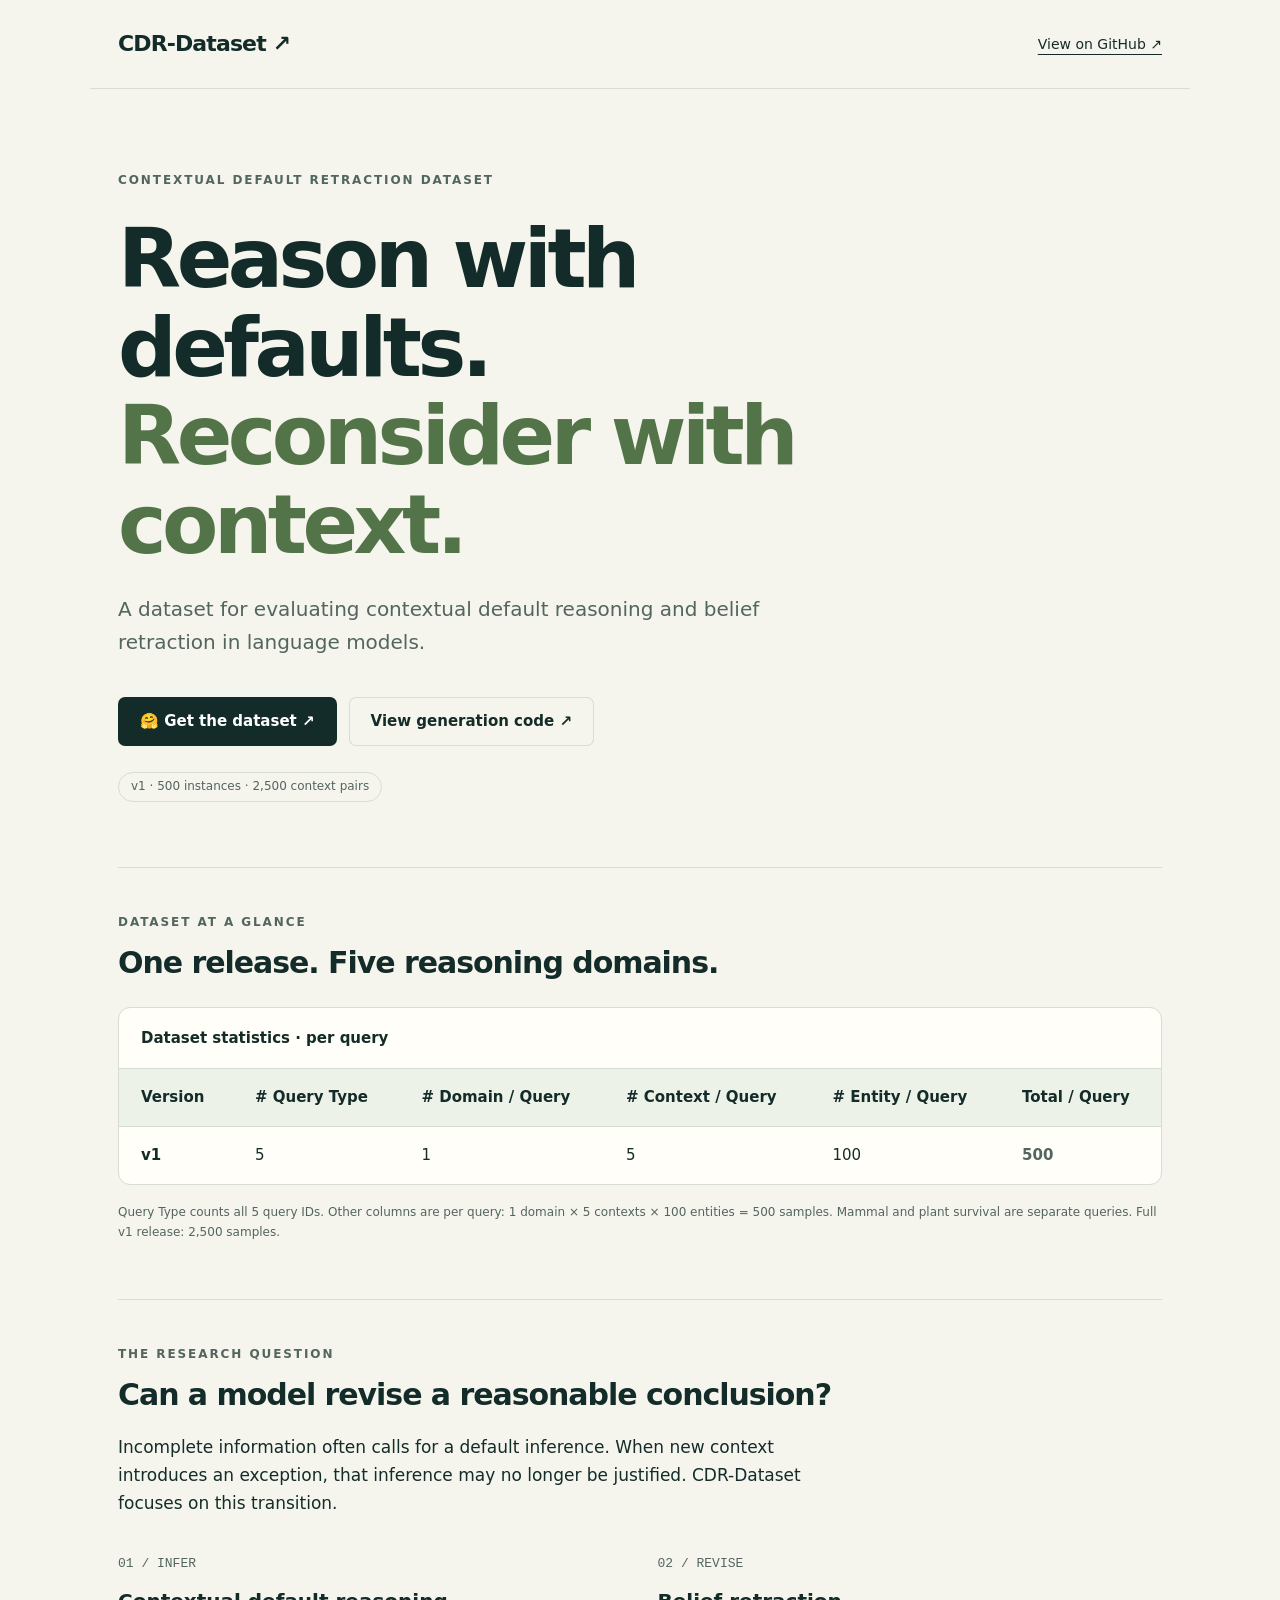
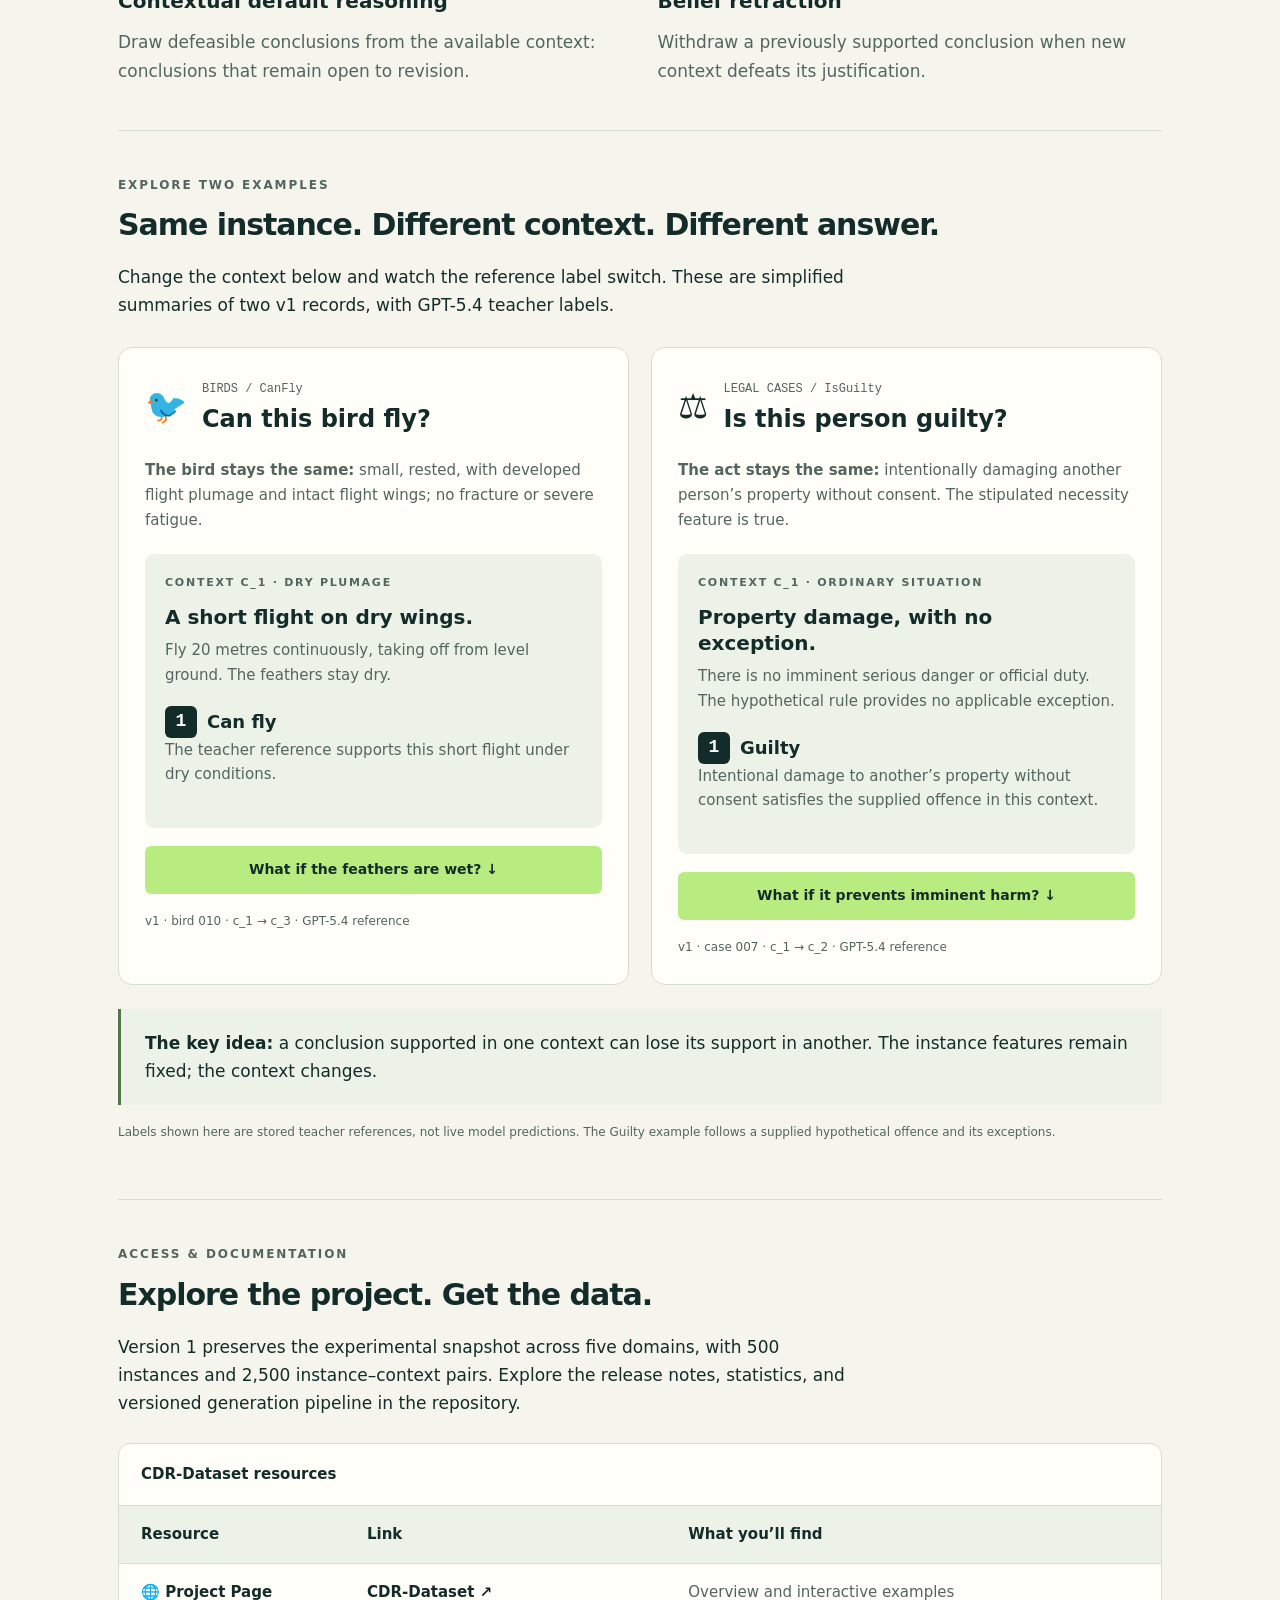
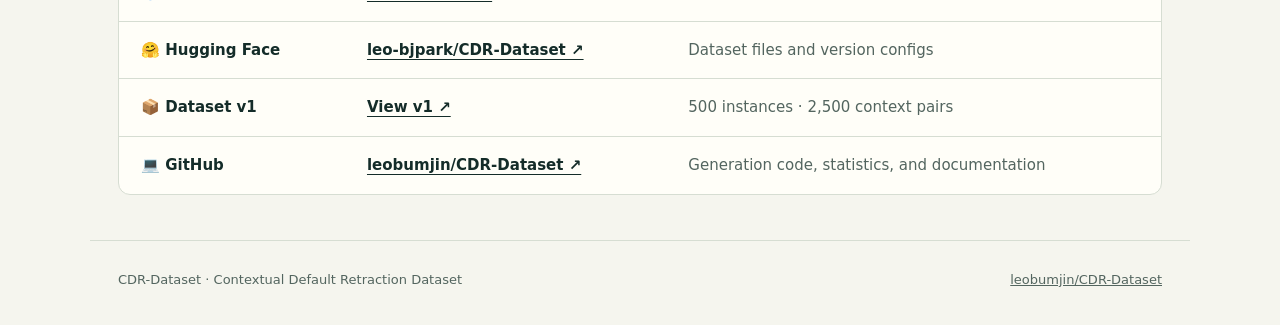
==== docs/index.html @ 02fe68e0 "update" ====
<!doctype html>
<html lang="en">
<head>
  <meta charset="utf-8">
  <meta name="viewport" content="width=device-width, initial-scale=1">
  <meta name="description" content="CDR-Dataset: Contextual Default Retraction Dataset. Evaluating contextual default reasoning and belief retraction in language models.">
  <meta name="theme-color" content="#142c29">
  <title>CDR-Dataset · Contextual Default Retraction Dataset</title>
  <style>
    :root{color-scheme:light;--ink:#142c29;--muted:#53655f;--paper:#f5f5ee;--line:#d6ddd2;--accent:#b8ec80}
    *{box-sizing:border-box}body{margin:0;background:var(--paper);color:var(--ink);font:17px/1.65 system-ui,-apple-system,BlinkMacSystemFont,"Segoe UI",sans-serif}a{color:inherit}a:focus-visible,button:focus-visible{outline:3px solid #40854b;outline-offset:5px}header,main,footer{max-width:1100px;margin:auto;padding:0 28px}header{display:flex;justify-content:space-between;align-items:center;gap:20px;padding-top:26px;padding-bottom:26px;border-bottom:1px solid var(--line)}.brand{font-weight:800;letter-spacing:-.04em;text-decoration:none;font-size:22px}.repo{font-size:14px;text-underline-offset:5px}.hero{padding:82px 0 65px;max-width:900px}.eyebrow{font-size:12px;font-weight:750;letter-spacing:.16em;text-transform:uppercase;color:var(--muted)}h1{font-size:clamp(44px,7vw,82px);line-height:1.08;letter-spacing:-.055em;margin:24px 0}h1 span{color:#537448}.lead{font-size:20px;color:var(--muted);max-width:680px}.button{display:inline-block;background:var(--ink);color:white;padding:12px 22px;border-radius:7px;text-decoration:none;font-weight:650;font-size:15px;margin-top:18px}.label{display:inline-block;font-size:12px;border:1px solid var(--line);border-radius:30px;padding:4px 12px;margin-top:26px;color:var(--muted)}section{padding:45px 0;border-top:1px solid var(--line)}h2{font-size:30px;line-height:1.2;letter-spacing:-.035em;margin:12px 0 20px}.intro{max-width:730px}.grid{display:grid;grid-template-columns:1fr 1fr;gap:35px;margin-top:30px}.number{font-size:13px;font-family:monospace;color:var(--muted)}h3{font-size:20px;margin:10px 0}.grid p{color:var(--muted);margin:0}.demo{background:var(--ink);color:var(--paper);border-radius:14px;padding:30px;margin-top:28px}.demo .eyebrow{color:#c3cfbe}.steps{display:grid;grid-template-columns:1fr 1fr;gap:24px;margin:22px 0}.step{border-left:2px solid #5a7163;padding-left:18px}.step strong{display:block;font-size:13px;color:var(--accent);margin-bottom:8px}.step p{margin:0}button{border:0;border-radius:6px;background:var(--accent);color:var(--ink);padding:12px 18px;font:inherit;font-size:14px;font-weight:700;cursor:pointer}.result{margin-bottom:0;color:var(--accent)}[hidden]{display:none!important}footer{padding-top:28px;padding-bottom:35px;font-size:13px;color:var(--muted);border-top:1px solid var(--line);display:flex;justify-content:space-between;gap:16px}code{font-size:.9em}@media(max-width:600px){.hero{padding:50px 0}.grid,.steps{grid-template-columns:1fr}.demo{padding:22px}header,main,footer{padding-left:20px;padding-right:20px}footer{flex-direction:column}.lead{font-size:18px}}
    .examples{display:grid;grid-template-columns:1fr 1fr;gap:22px;margin-top:28px}.example{border:1px solid var(--line);border-radius:14px;overflow:hidden;background:#fffef8}.example-head{padding:24px 26px 18px;display:flex;align-items:center;gap:15px}.example-icon{font-size:34px;line-height:1}.example-head h3{margin:0;font-size:24px}.example-head .number{font-size:12px}.example-body{padding:0 26px 26px}.facts{font-size:15px;color:var(--muted);min-height:76px;margin:0 0 20px}.context-panel{background:#edf2e8;border-radius:9px;padding:20px;min-height:225px;transition:background .2s}.example.changed .context-panel{background:#f4eadb}.context-panel .eyebrow{font-size:11px}.context-panel h4{font-size:20px;line-height:1.3;margin:12px 0 8px}.context-panel p{font-size:15px;margin:0;color:var(--muted)}.verdict{display:flex;align-items:center;gap:10px;margin-top:18px;font-size:18px;font-weight:750}.verdict-code{display:inline-grid;place-items:center;min-width:32px;height:32px;background:var(--ink);color:white;border-radius:6px;font-family:monospace}.example button{width:100%;margin-top:18px;min-height:48px}.explanation{font-size:14px;color:var(--muted);margin:16px 0 0;min-height:70px}.source{display:block;font-size:12px;color:var(--muted);margin-top:18px}.takeaway{margin-top:24px;padding:20px 24px;border-left:3px solid #537448;background:#edf2e8}.takeaway p{margin:0}.example button:focus-visible{outline-offset:3px}@media(max-width:760px){.examples{grid-template-columns:1fr}.facts,.explanation{min-height:0}.context-panel{min-height:0}.example-head{padding:22px 22px 18px}.example-body{padding:0 22px 22px}}
    .resource-table-wrap{overflow-x:auto;margin-top:26px;border:1px solid var(--line);border-radius:12px;background:#fffef8}.resource-table{width:100%;border-collapse:collapse;text-align:left;font-size:15px}.resource-table caption{text-align:left;padding:18px 22px;font-weight:700}.resource-table th,.resource-table td{padding:16px 22px;border-top:1px solid var(--line);vertical-align:top}.resource-table thead{background:#edf2e8}.resource-table th{font-weight:650}.resource-table td:last-child{color:var(--muted)}.resource-table a{font-weight:650;text-underline-offset:4px;overflow-wrap:anywhere}.hero-links{display:flex;gap:12px;flex-wrap:wrap}.button.secondary{background:transparent;color:var(--ink);box-shadow:inset 0 0 0 1px var(--line)}@media(max-width:600px){.resource-table th,.resource-table td{padding:12px;font-size:13px}}
  </style>
</head>
<body>
  <header><a class="brand" href="./">CDR-Dataset<span aria-hidden="true"> ↗</span></a><a class="repo" href="https://github.com/leobumjin/CDR-Dataset">View on GitHub ↗</a></header>
  <main>
    <div class="hero">
      <div class="eyebrow">Contextual Default Retraction Dataset</div>
      <h1>Reason with defaults.<br><span>Reconsider with context.</span></h1>
      <p class="lead">A dataset for evaluating contextual default reasoning and belief retraction in language models.</p>
      <div class="hero-links"><a class="button" href="https://huggingface.co/datasets/leo-bjpark/CDR-Dataset">🤗 Get the dataset ↗</a><a class="button secondary" href="https://github.com/leobumjin/CDR-Dataset">View generation code ↗</a></div>
      <span class="label">v1 · 500 instances · 2,500 context pairs</span>
    </div>
    <section aria-labelledby="dataset-overview-title">
      <div class="eyebrow">Dataset at a glance</div>
      <h2 id="dataset-overview-title">One release. Five reasoning domains.</h2>
      <div class="resource-table-wrap">
        <table class="resource-table">
          <caption>Dataset statistics · per query</caption>
          <thead><tr><th scope="col">Version</th><th scope="col"># Query Type</th><th scope="col"># Domain / Query</th><th scope="col"># Context / Query</th><th scope="col"># Entity / Query</th><th scope="col">Total / Query</th></tr></thead>
          <tbody><tr><th scope="row">v1</th><td>5</td><td>1</td><td>5</td><td>100</td><td><strong>500</strong></td></tr></tbody>
        </table>
      </div>
      <p class="source">Query Type counts all 5 query IDs. Other columns are per query: 1 domain × 5 contexts × 100 entities = 500 samples. Mammal and plant survival are separate queries. Full v1 release: 2,500 samples.</p>
    </section>
    <section>
      <div class="eyebrow">The research question</div>
      <h2>Can a model revise a reasonable conclusion?</h2>
      <p class="intro">Incomplete information often calls for a default inference. When new context introduces an exception, that inference may no longer be justified. CDR-Dataset focuses on this transition.</p>
      <div class="grid">
        <div><span class="number">01 / INFER</span><h3>Contextual default reasoning</h3><p>Draw defeasible conclusions from the available context: conclusions that remain open to revision.</p></div>
        <div><span class="number">02 / REVISE</span><h3>Belief retraction</h3><p>Withdraw a previously supported conclusion when new context defeats its justification.</p></div>
      </div>
    </section>
    <section aria-labelledby="examples-title">
      <div class="eyebrow">Explore two examples</div>
      <h2 id="examples-title">Same instance. Different context. Different answer.</h2>
      <p class="intro">Change the context below and watch the reference label switch. These are simplified summaries of two v1 records, with GPT-5.4 teacher labels.</p>
      <div class="examples">
        <article class="example" id="bird-example">
          <div class="example-head"><span class="example-icon" aria-hidden="true">🐦</span><div><span class="number">BIRDS / CanFly</span><h3>Can this bird fly?</h3></div></div>
          <div class="example-body">
            <p class="facts"><strong>The bird stays the same:</strong> small, rested, with developed flight plumage and intact flight wings; no fracture or severe fatigue.</p>
            <div class="context-panel" id="bird-state" aria-live="polite" aria-atomic="true">
              <div class="eyebrow" data-field="context">Context c_1 · Dry plumage</div>
              <h4 data-field="heading">A short flight on dry wings.</h4>
              <p data-field="description">Fly 20 metres continuously, taking off from level ground. The feathers stay dry.</p>
              <div class="verdict"><span class="verdict-code" data-field="code">1</span><span data-field="verdict">Can fly</span></div>
              <p class="explanation" data-field="explanation">The teacher reference supports this short flight under dry conditions.</p>
            </div>
            <button type="button" data-example="bird" aria-pressed="false" aria-controls="bird-state">What if the feathers are wet? ↓</button>
            <small class="source">v1 · bird 010 · c_1 → c_3 · GPT-5.4 reference</small>
          </div>
        </article>
        <article class="example" id="guilty-example">
          <div class="example-head"><span class="example-icon" aria-hidden="true">⚖️</span><div><span class="number">LEGAL CASES / IsGuilty</span><h3>Is this person guilty?</h3></div></div>
          <div class="example-body">
            <p class="facts"><strong>The act stays the same:</strong> intentionally damaging another person’s property without consent. The stipulated necessity feature is true.</p>
            <div class="context-panel" id="guilty-state" aria-live="polite" aria-atomic="true">
              <div class="eyebrow" data-field="context">Context c_1 · Ordinary situation</div>
              <h4 data-field="heading">Property damage, with no exception.</h4>
              <p data-field="description">There is no imminent serious danger or official duty. The hypothetical rule provides no applicable exception.</p>
              <div class="verdict"><span class="verdict-code" data-field="code">1</span><span data-field="verdict">Guilty</span></div>
              <p class="explanation" data-field="explanation">Intentional damage to another’s property without consent satisfies the supplied offence in this context.</p>
            </div>
            <button type="button" data-example="guilty" aria-pressed="false" aria-controls="guilty-state">What if it prevents imminent harm? ↓</button>
            <small class="source">v1 · case 007 · c_1 → c_2 · GPT-5.4 reference</small>
          </div>
        </article>
      </div>
      <div class="takeaway"><p><strong>The key idea:</strong> a conclusion supported in one context can lose its support in another. The instance features remain fixed; the context changes.</p></div>
      <p class="source">Labels shown here are stored teacher references, not live model predictions. The Guilty example follows a supplied hypothetical offence and its exceptions.</p>
    </section>
    <section>
      <div class="eyebrow">Access & documentation</div>
      <h2>Explore the project. Get the data.</h2>
      <p class="intro">Version 1 preserves the experimental snapshot across five domains, with 500 instances and 2,500 instance–context pairs. Explore the release notes, statistics, and versioned generation pipeline in the repository.</p>
      <div class="resource-table-wrap">
        <table class="resource-table">
          <caption>CDR-Dataset resources</caption>
          <thead><tr><th scope="col">Resource</th><th scope="col">Link</th><th scope="col">What you’ll find</th></tr></thead>
          <tbody>
            <tr><th scope="row">🌐 Project Page</th><td><a href="https://leobumjin.github.io/CDR-Dataset/">CDR-Dataset ↗</a></td><td>Overview and interactive examples</td></tr>
            <tr><th scope="row">🤗 Hugging Face</th><td><a href="https://huggingface.co/datasets/leo-bjpark/CDR-Dataset">leo-bjpark/CDR-Dataset ↗</a></td><td>Dataset files and version configs</td></tr>
            <tr><th scope="row">📦 Dataset v1</th><td><a href="https://huggingface.co/datasets/leo-bjpark/CDR-Dataset/tree/main/v1">View v1 ↗</a></td><td>500 instances · 2,500 context pairs</td></tr>
            <tr><th scope="row">💻 GitHub</th><td><a href="https://github.com/leobumjin/CDR-Dataset">leobumjin/CDR-Dataset ↗</a></td><td>Generation code, statistics, and documentation</td></tr>
          </tbody>
        </table>
      </div>
    </section>
  </main>
  <footer><span>CDR-Dataset · Contextual Default Retraction Dataset</span><a href="https://github.com/leobumjin/CDR-Dataset">leobumjin/CDR-Dataset</a></footer>
  <script>
    const alternativeContexts = {
      bird: {
        context: 'Context c_3 · Wet plumage',
        heading: 'The same flight, just after heavy rain.',
        description: 'Fly the same 20 metres. Body and wing feathers are thoroughly wet, stay wet, and cannot be dried before takeoff.',
        code: '0', verdict: 'Cannot fly',
        explanation: 'The teacher reference no longer supports the flight. Retract “can fly” when the wet-plumage context applies.'
      },
      guilty: {
        context: 'Context c_2 · Emergency situation',
        heading: 'Necessary damage to prevent serious harm.',
        description: 'Imminent serious danger threatens a person. Under the supplied rule, damage solely necessary to prevent that danger is exempt.',
        code: '0', verdict: 'Not guilty',
        explanation: 'The necessity feature now activates the emergency exception. Retract “guilty” under this hypothetical offence.'
      }
    };
    document.querySelectorAll('button[data-example]').forEach(button => {
      const card = button.closest('.example');
      const fields = card.querySelectorAll('[data-field]');
      const initial = Object.fromEntries(Array.from(fields, field => [field.dataset.field, field.textContent]));
      const initialButton = button.textContent;
      button.addEventListener('click', () => {
        const changed = button.getAttribute('aria-pressed') !== 'true';
        const state = changed ? alternativeContexts[button.dataset.example] : initial;
        fields.forEach(field => { field.textContent = state[field.dataset.field]; });
        card.classList.toggle('changed', changed);
        button.setAttribute('aria-pressed', String(changed));
        button.textContent = changed ? 'Return to the original context ↑' : initialButton;
      });
    });
  </script>
</body>
</html>
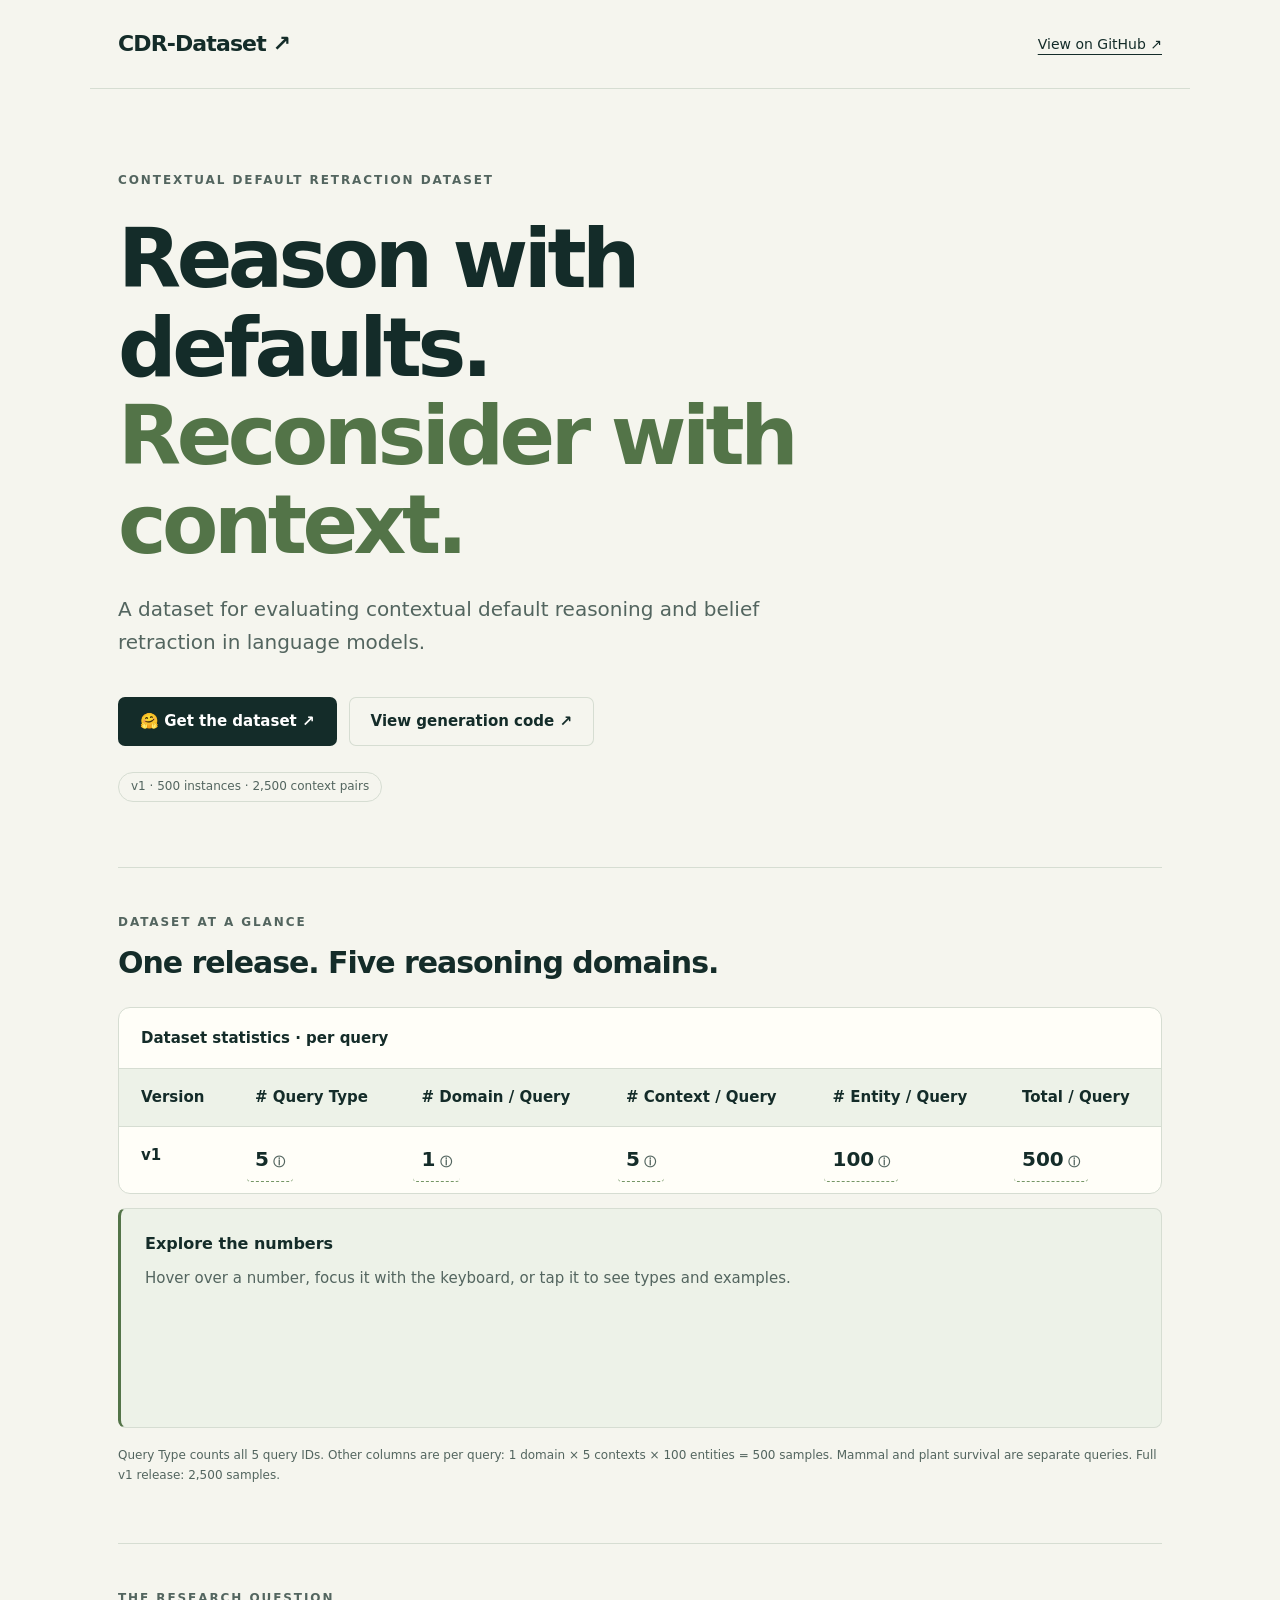
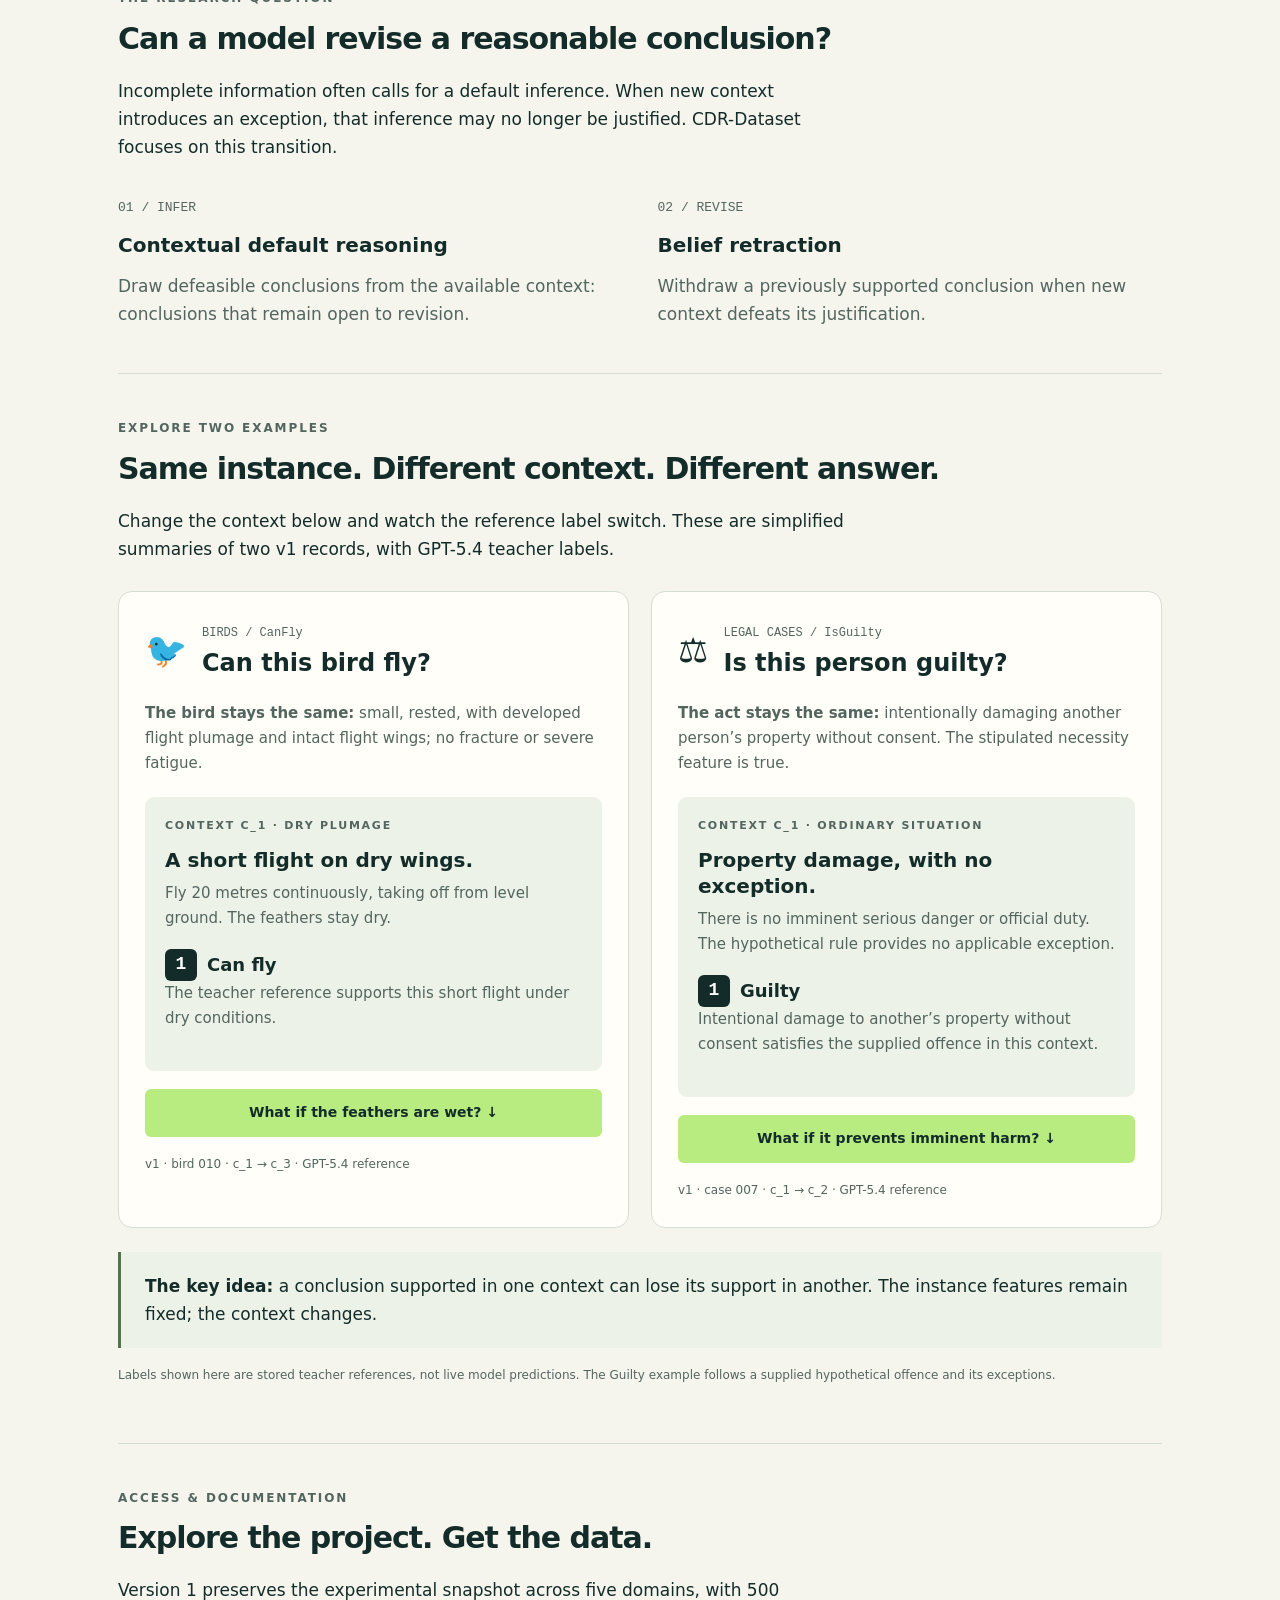
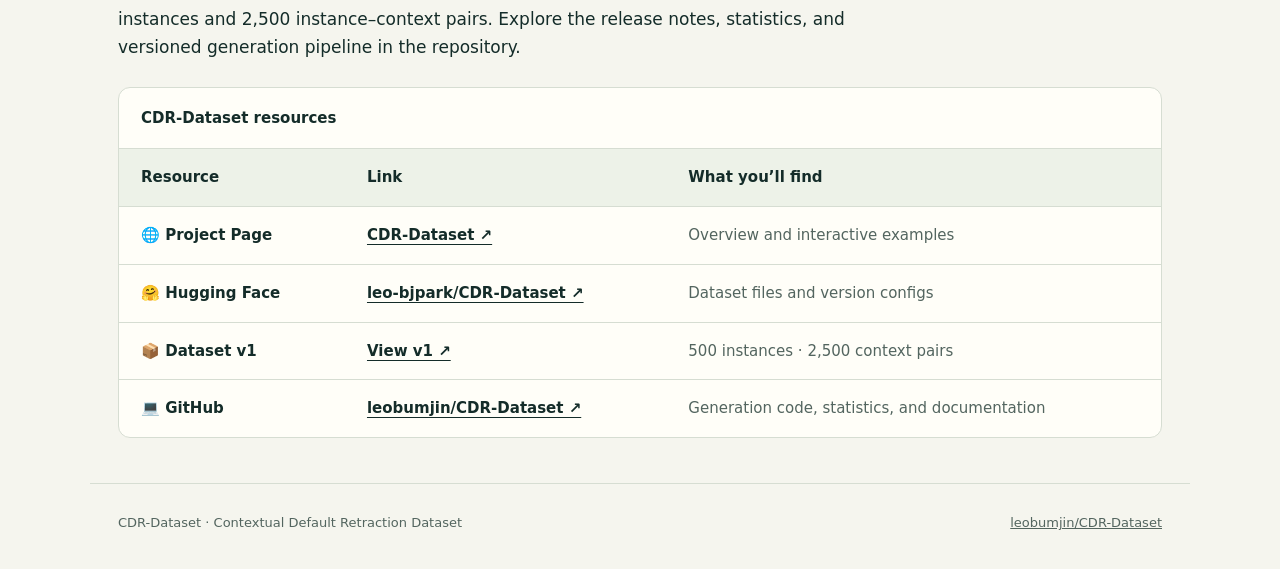
==== commit cfc158f6: "update" ====
--- a/docs/index.html
+++ b/docs/index.html
@@ -11,6 +11,7 @@
     *{box-sizing:border-box}body{margin:0;background:var(--paper);color:var(--ink);font:17px/1.65 system-ui,-apple-system,BlinkMacSystemFont,"Segoe UI",sans-serif}a{color:inherit}a:focus-visible,button:focus-visible{outline:3px solid #40854b;outline-offset:5px}header,main,footer{max-width:1100px;margin:auto;padding:0 28px}header{display:flex;justify-content:space-between;align-items:center;gap:20px;padding-top:26px;padding-bottom:26px;border-bottom:1px solid var(--line)}.brand{font-weight:800;letter-spacing:-.04em;text-decoration:none;font-size:22px}.repo{font-size:14px;text-underline-offset:5px}.hero{padding:82px 0 65px;max-width:900px}.eyebrow{font-size:12px;font-weight:750;letter-spacing:.16em;text-transform:uppercase;color:var(--muted)}h1{font-size:clamp(44px,7vw,82px);line-height:1.08;letter-spacing:-.055em;margin:24px 0}h1 span{color:#537448}.lead{font-size:20px;color:var(--muted);max-width:680px}.button{display:inline-block;background:var(--ink);color:white;padding:12px 22px;border-radius:7px;text-decoration:none;font-weight:650;font-size:15px;margin-top:18px}.label{display:inline-block;font-size:12px;border:1px solid var(--line);border-radius:30px;padding:4px 12px;margin-top:26px;color:var(--muted)}section{padding:45px 0;border-top:1px solid var(--line)}h2{font-size:30px;line-height:1.2;letter-spacing:-.035em;margin:12px 0 20px}.intro{max-width:730px}.grid{display:grid;grid-template-columns:1fr 1fr;gap:35px;margin-top:30px}.number{font-size:13px;font-family:monospace;color:var(--muted)}h3{font-size:20px;margin:10px 0}.grid p{color:var(--muted);margin:0}.demo{background:var(--ink);color:var(--paper);border-radius:14px;padding:30px;margin-top:28px}.demo .eyebrow{color:#c3cfbe}.steps{display:grid;grid-template-columns:1fr 1fr;gap:24px;margin:22px 0}.step{border-left:2px solid #5a7163;padding-left:18px}.step strong{display:block;font-size:13px;color:var(--accent);margin-bottom:8px}.step p{margin:0}button{border:0;border-radius:6px;background:var(--accent);color:var(--ink);padding:12px 18px;font:inherit;font-size:14px;font-weight:700;cursor:pointer}.result{margin-bottom:0;color:var(--accent)}[hidden]{display:none!important}footer{padding-top:28px;padding-bottom:35px;font-size:13px;color:var(--muted);border-top:1px solid var(--line);display:flex;justify-content:space-between;gap:16px}code{font-size:.9em}@media(max-width:600px){.hero{padding:50px 0}.grid,.steps{grid-template-columns:1fr}.demo{padding:22px}header,main,footer{padding-left:20px;padding-right:20px}footer{flex-direction:column}.lead{font-size:18px}}
     .examples{display:grid;grid-template-columns:1fr 1fr;gap:22px;margin-top:28px}.example{border:1px solid var(--line);border-radius:14px;overflow:hidden;background:#fffef8}.example-head{padding:24px 26px 18px;display:flex;align-items:center;gap:15px}.example-icon{font-size:34px;line-height:1}.example-head h3{margin:0;font-size:24px}.example-head .number{font-size:12px}.example-body{padding:0 26px 26px}.facts{font-size:15px;color:var(--muted);min-height:76px;margin:0 0 20px}.context-panel{background:#edf2e8;border-radius:9px;padding:20px;min-height:225px;transition:background .2s}.example.changed .context-panel{background:#f4eadb}.context-panel .eyebrow{font-size:11px}.context-panel h4{font-size:20px;line-height:1.3;margin:12px 0 8px}.context-panel p{font-size:15px;margin:0;color:var(--muted)}.verdict{display:flex;align-items:center;gap:10px;margin-top:18px;font-size:18px;font-weight:750}.verdict-code{display:inline-grid;place-items:center;min-width:32px;height:32px;background:var(--ink);color:white;border-radius:6px;font-family:monospace}.example button{width:100%;margin-top:18px;min-height:48px}.explanation{font-size:14px;color:var(--muted);margin:16px 0 0;min-height:70px}.source{display:block;font-size:12px;color:var(--muted);margin-top:18px}.takeaway{margin-top:24px;padding:20px 24px;border-left:3px solid #537448;background:#edf2e8}.takeaway p{margin:0}.example button:focus-visible{outline-offset:3px}@media(max-width:760px){.examples{grid-template-columns:1fr}.facts,.explanation{min-height:0}.context-panel{min-height:0}.example-head{padding:22px 22px 18px}.example-body{padding:0 22px 22px}}
     .resource-table-wrap{overflow-x:auto;margin-top:26px;border:1px solid var(--line);border-radius:12px;background:#fffef8}.resource-table{width:100%;border-collapse:collapse;text-align:left;font-size:15px}.resource-table caption{text-align:left;padding:18px 22px;font-weight:700}.resource-table th,.resource-table td{padding:16px 22px;border-top:1px solid var(--line);vertical-align:top}.resource-table thead{background:#edf2e8}.resource-table th{font-weight:650}.resource-table td:last-child{color:var(--muted)}.resource-table a{font-weight:650;text-underline-offset:4px;overflow-wrap:anywhere}.hero-links{display:flex;gap:12px;flex-wrap:wrap}.button.secondary{background:transparent;color:var(--ink);box-shadow:inset 0 0 0 1px var(--line)}@media(max-width:600px){.resource-table th,.resource-table td{padding:12px;font-size:13px}}
+    .stat-value{background:transparent;color:var(--ink);font:inherit;font-size:20px;font-weight:750;padding:5px 8px;margin:-5px -8px;white-space:nowrap;border-bottom:1px dashed #759666;border-radius:4px}.stat-value span{font-size:12px;color:var(--muted)}.stat-value:hover,.stat-value:focus-visible,.stat-value.active{background:#d9ecc7}.stat-detail{margin-top:14px;padding:20px 24px;border:1px solid var(--line);border-left:3px solid #537448;border-radius:8px;background:#edf2e8;min-height:220px}.stat-detail strong{font-size:16px}.stat-detail p{white-space:pre-line;font-size:15px;color:var(--muted);margin:8px 0 0}
   </style>
 </head>
 <body>
@@ -30,8 +31,12 @@
         <table class="resource-table">
           <caption>Dataset statistics · per query</caption>
           <thead><tr><th scope="col">Version</th><th scope="col"># Query Type</th><th scope="col"># Domain / Query</th><th scope="col"># Context / Query</th><th scope="col"># Entity / Query</th><th scope="col">Total / Query</th></tr></thead>
-          <tbody><tr><th scope="row">v1</th><td>5</td><td>1</td><td>5</td><td>100</td><td><strong>500</strong></td></tr></tbody>
+          <tbody><tr><th scope="row">v1</th><td><button class="stat-value" type="button" data-stat="queries" aria-controls="stat-detail" aria-label="Query types: 5. Show examples">5<span aria-hidden="true"> ⓘ</span></button></td><td><button class="stat-value" type="button" data-stat="domains" aria-controls="stat-detail" aria-label="Domains · one per query: 1. Show examples">1<span aria-hidden="true"> ⓘ</span></button></td><td><button class="stat-value" type="button" data-stat="contexts" aria-controls="stat-detail" aria-label="Contexts · Bird example: 5. Show examples">5<span aria-hidden="true"> ⓘ</span></button></td><td><button class="stat-value" type="button" data-stat="entities" aria-controls="stat-detail" aria-label="Entities · examples: 100. Show examples">100<span aria-hidden="true"> ⓘ</span></button></td><td><button class="stat-value" type="button" data-stat="total" aria-controls="stat-detail" aria-label="Samples · per query: 500. Show examples">500<span aria-hidden="true"> ⓘ</span></button></td></tr></tbody>
         </table>
+      </div>
+      <div class="stat-detail" id="stat-detail" role="region" aria-label="Dataset statistic examples" aria-live="polite" aria-atomic="true">
+        <strong id="stat-detail-title">Explore the numbers</strong>
+        <p id="stat-detail-text">Hover over a number, focus it with the keyboard, or tap it to see types and examples.</p>
       </div>
       <p class="source">Query Type counts all 5 query IDs. Other columns are per query: 1 domain × 5 contexts × 100 entities = 500 samples. Mammal and plant survival are separate queries. Full v1 release: 2,500 samples.</p>
     </section>
@@ -103,6 +108,29 @@
   </main>
   <footer><span>CDR-Dataset · Contextual Default Retraction Dataset</span><a href="https://github.com/leobumjin/CDR-Dataset">leobumjin/CDR-Dataset</a></footer>
   <script>
+    const statisticExamples = {"queries": {"title": "Query types", "text": "Can this bird fly?\nCan this person run?\nCan this mammal survive?\nCan this plant survive?\nIs this person guilty?"}, "domains": {"title": "Domains · one per query", "text": "Birds · Humans · Mammals · Plants · Legal cases\nEach query belongs to one of these domains."}, "contexts": {"title": "Contexts · Bird example", "text": "Dry feathers: 20 m flight\nDry feathers: 500 m flight\nWet feathers: 20 m flight\nDry feathers: 5 m flight\nWet feathers: 500 m flight"}, "entities": {"title": "Entities · examples", "text": "bird_010 · bird_011 · bird_012\ncase_001 · case_002 · case_007\nEach query evaluates 100 distinct entities across the same 5 contexts."}, "total": {"title": "Samples · per query", "text": "100 entities × 5 contexts = 500 samples\nExample: can_fly + dry_20m + bird_010 → true\nAll 5 queries together: 2,500 samples."}};
+    const statButtons = document.querySelectorAll('[data-stat]');
+    const statTitle = document.getElementById('stat-detail-title');
+    const statText = document.getElementById('stat-detail-text');
+    statButtons.forEach(button => {
+      const show = () => {
+        const detail = statisticExamples[button.dataset.stat];
+        statTitle.textContent = detail.title;
+        statText.textContent = detail.text;
+        statButtons.forEach(item => item.classList.toggle('active', item === button));
+      };
+      button.addEventListener('mouseenter', show);
+      button.addEventListener('focus', show);
+      button.addEventListener('click', show);
+      button.addEventListener('keydown', event => {
+        if (event.key === 'Escape') {
+          statTitle.textContent = 'Explore the numbers';
+          statText.textContent = 'Hover over a number, focus it with the keyboard, or tap it to see types and examples.';
+          statButtons.forEach(item => item.classList.remove('active'));
+        }
+      });
+    });
+
     const alternativeContexts = {
       bird: {
         context: 'Context c_3 · Wet plumage',
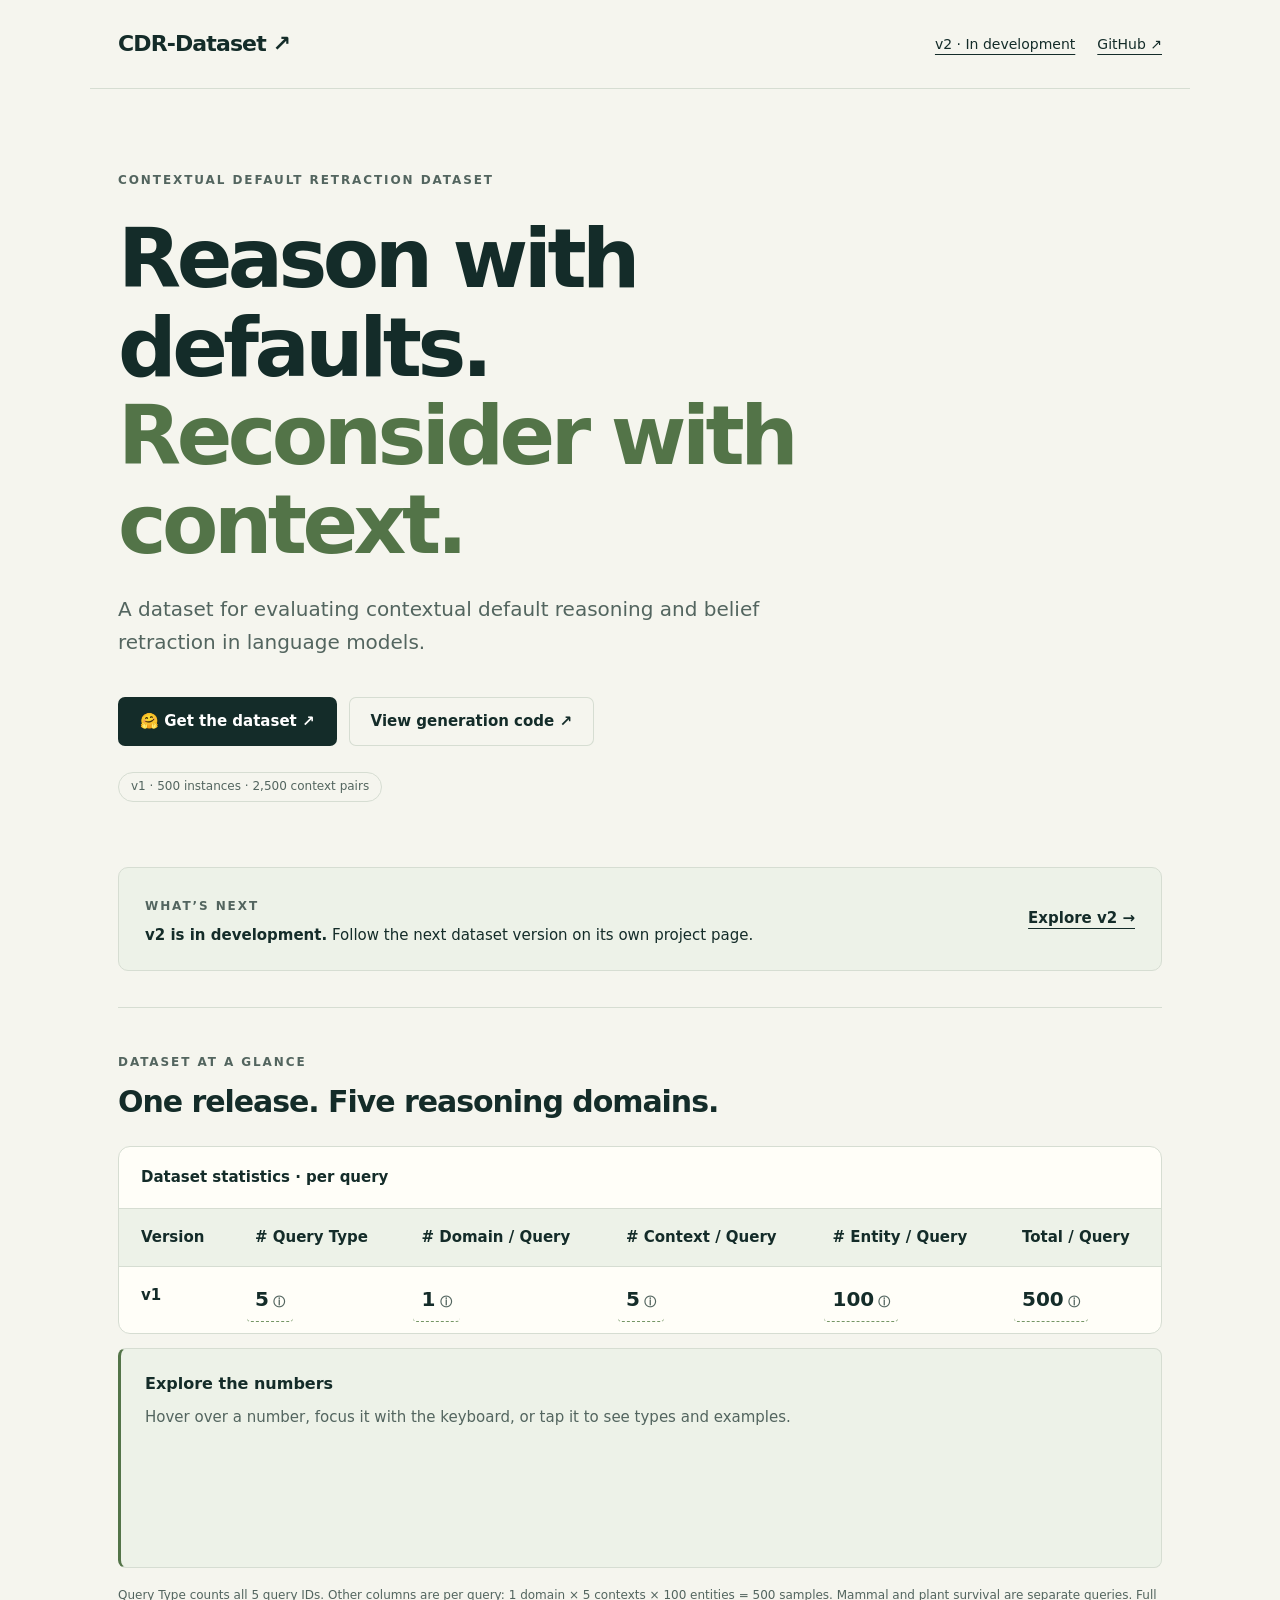
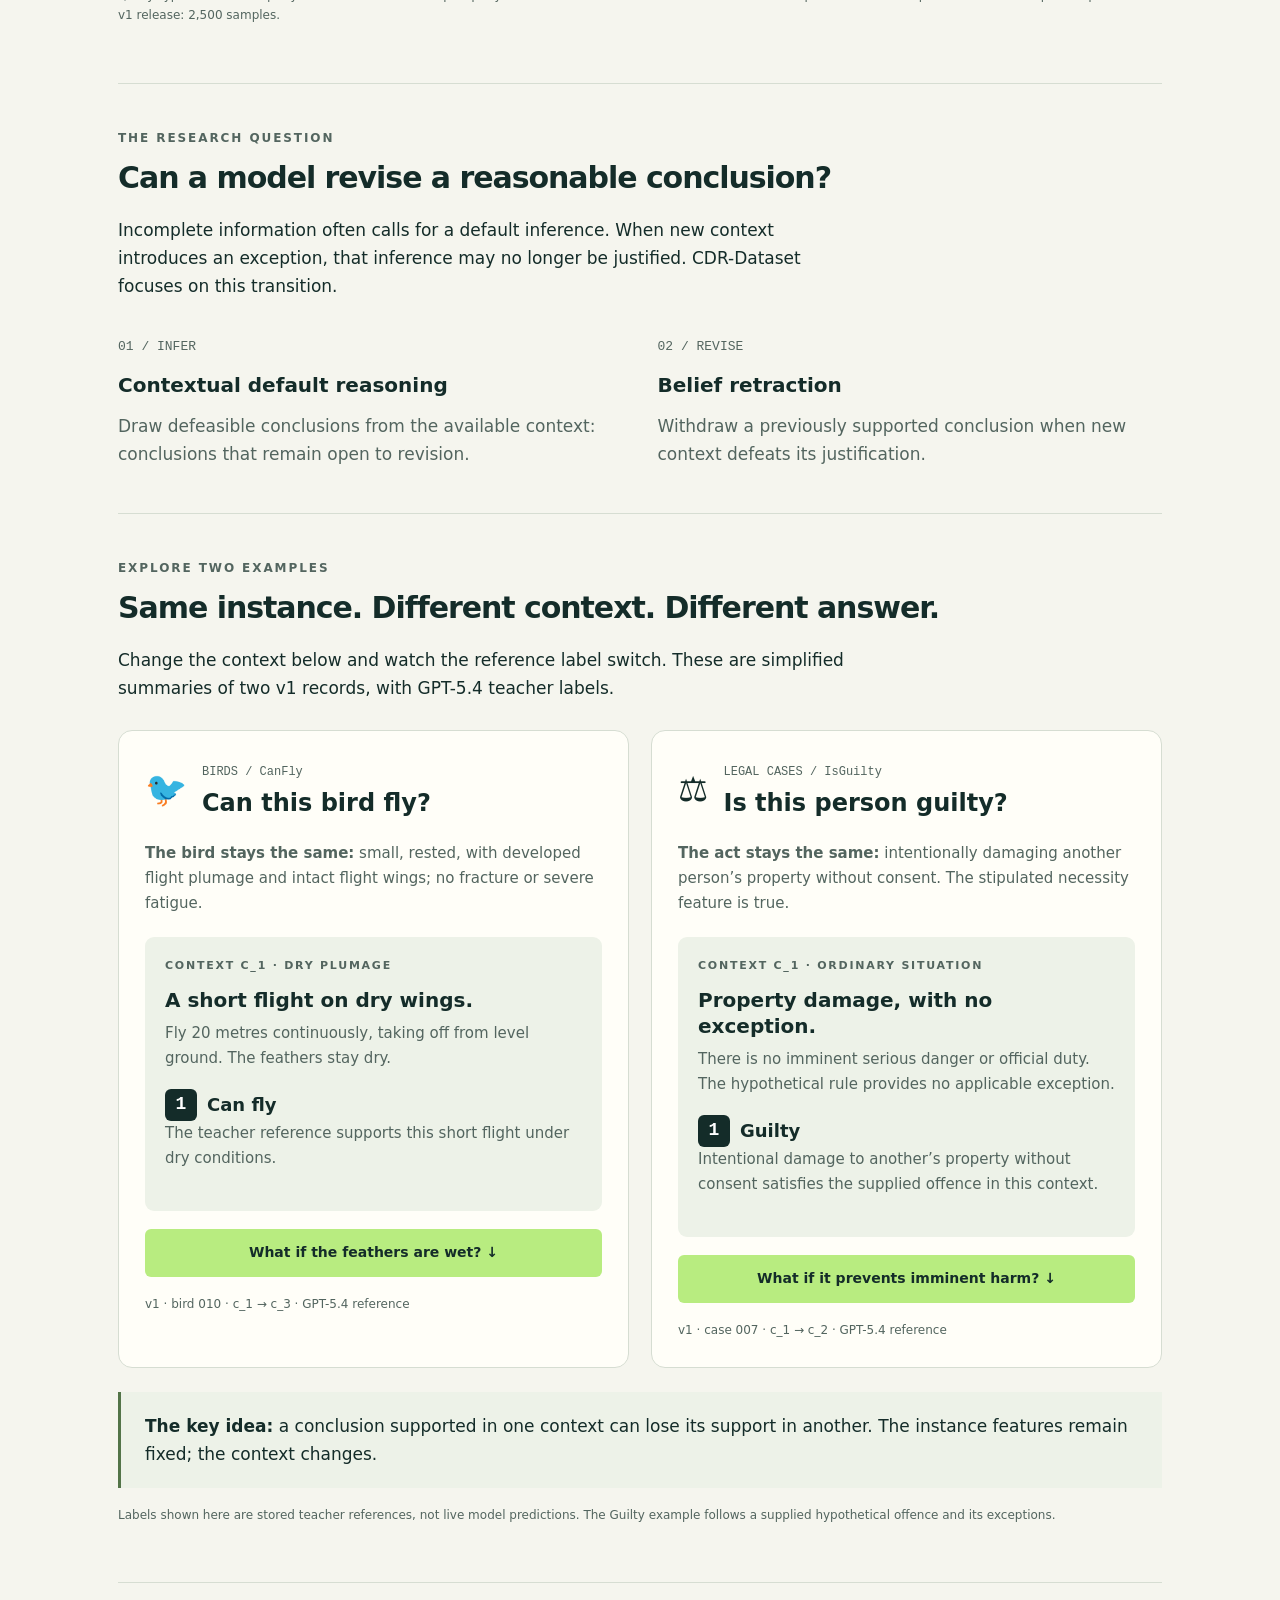
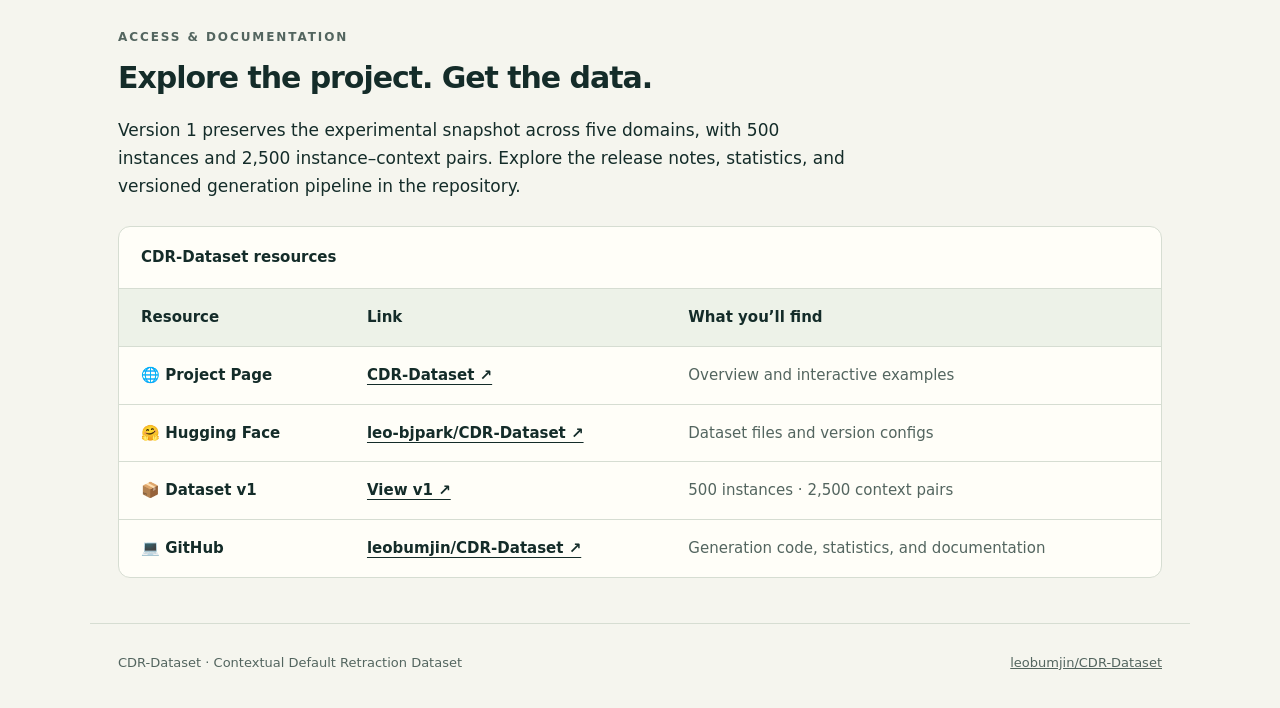
==== commit fa8d4171: "update" ====
--- a/docs/index.html
+++ b/docs/index.html
@@ -6,16 +6,10 @@
   <meta name="description" content="CDR-Dataset: Contextual Default Retraction Dataset. Evaluating contextual default reasoning and belief retraction in language models.">
   <meta name="theme-color" content="#142c29">
   <title>CDR-Dataset · Contextual Default Retraction Dataset</title>
-  <style>
-    :root{color-scheme:light;--ink:#142c29;--muted:#53655f;--paper:#f5f5ee;--line:#d6ddd2;--accent:#b8ec80}
-    *{box-sizing:border-box}body{margin:0;background:var(--paper);color:var(--ink);font:17px/1.65 system-ui,-apple-system,BlinkMacSystemFont,"Segoe UI",sans-serif}a{color:inherit}a:focus-visible,button:focus-visible{outline:3px solid #40854b;outline-offset:5px}header,main,footer{max-width:1100px;margin:auto;padding:0 28px}header{display:flex;justify-content:space-between;align-items:center;gap:20px;padding-top:26px;padding-bottom:26px;border-bottom:1px solid var(--line)}.brand{font-weight:800;letter-spacing:-.04em;text-decoration:none;font-size:22px}.repo{font-size:14px;text-underline-offset:5px}.hero{padding:82px 0 65px;max-width:900px}.eyebrow{font-size:12px;font-weight:750;letter-spacing:.16em;text-transform:uppercase;color:var(--muted)}h1{font-size:clamp(44px,7vw,82px);line-height:1.08;letter-spacing:-.055em;margin:24px 0}h1 span{color:#537448}.lead{font-size:20px;color:var(--muted);max-width:680px}.button{display:inline-block;background:var(--ink);color:white;padding:12px 22px;border-radius:7px;text-decoration:none;font-weight:650;font-size:15px;margin-top:18px}.label{display:inline-block;font-size:12px;border:1px solid var(--line);border-radius:30px;padding:4px 12px;margin-top:26px;color:var(--muted)}section{padding:45px 0;border-top:1px solid var(--line)}h2{font-size:30px;line-height:1.2;letter-spacing:-.035em;margin:12px 0 20px}.intro{max-width:730px}.grid{display:grid;grid-template-columns:1fr 1fr;gap:35px;margin-top:30px}.number{font-size:13px;font-family:monospace;color:var(--muted)}h3{font-size:20px;margin:10px 0}.grid p{color:var(--muted);margin:0}.demo{background:var(--ink);color:var(--paper);border-radius:14px;padding:30px;margin-top:28px}.demo .eyebrow{color:#c3cfbe}.steps{display:grid;grid-template-columns:1fr 1fr;gap:24px;margin:22px 0}.step{border-left:2px solid #5a7163;padding-left:18px}.step strong{display:block;font-size:13px;color:var(--accent);margin-bottom:8px}.step p{margin:0}button{border:0;border-radius:6px;background:var(--accent);color:var(--ink);padding:12px 18px;font:inherit;font-size:14px;font-weight:700;cursor:pointer}.result{margin-bottom:0;color:var(--accent)}[hidden]{display:none!important}footer{padding-top:28px;padding-bottom:35px;font-size:13px;color:var(--muted);border-top:1px solid var(--line);display:flex;justify-content:space-between;gap:16px}code{font-size:.9em}@media(max-width:600px){.hero{padding:50px 0}.grid,.steps{grid-template-columns:1fr}.demo{padding:22px}header,main,footer{padding-left:20px;padding-right:20px}footer{flex-direction:column}.lead{font-size:18px}}
-    .examples{display:grid;grid-template-columns:1fr 1fr;gap:22px;margin-top:28px}.example{border:1px solid var(--line);border-radius:14px;overflow:hidden;background:#fffef8}.example-head{padding:24px 26px 18px;display:flex;align-items:center;gap:15px}.example-icon{font-size:34px;line-height:1}.example-head h3{margin:0;font-size:24px}.example-head .number{font-size:12px}.example-body{padding:0 26px 26px}.facts{font-size:15px;color:var(--muted);min-height:76px;margin:0 0 20px}.context-panel{background:#edf2e8;border-radius:9px;padding:20px;min-height:225px;transition:background .2s}.example.changed .context-panel{background:#f4eadb}.context-panel .eyebrow{font-size:11px}.context-panel h4{font-size:20px;line-height:1.3;margin:12px 0 8px}.context-panel p{font-size:15px;margin:0;color:var(--muted)}.verdict{display:flex;align-items:center;gap:10px;margin-top:18px;font-size:18px;font-weight:750}.verdict-code{display:inline-grid;place-items:center;min-width:32px;height:32px;background:var(--ink);color:white;border-radius:6px;font-family:monospace}.example button{width:100%;margin-top:18px;min-height:48px}.explanation{font-size:14px;color:var(--muted);margin:16px 0 0;min-height:70px}.source{display:block;font-size:12px;color:var(--muted);margin-top:18px}.takeaway{margin-top:24px;padding:20px 24px;border-left:3px solid #537448;background:#edf2e8}.takeaway p{margin:0}.example button:focus-visible{outline-offset:3px}@media(max-width:760px){.examples{grid-template-columns:1fr}.facts,.explanation{min-height:0}.context-panel{min-height:0}.example-head{padding:22px 22px 18px}.example-body{padding:0 22px 22px}}
-    .resource-table-wrap{overflow-x:auto;margin-top:26px;border:1px solid var(--line);border-radius:12px;background:#fffef8}.resource-table{width:100%;border-collapse:collapse;text-align:left;font-size:15px}.resource-table caption{text-align:left;padding:18px 22px;font-weight:700}.resource-table th,.resource-table td{padding:16px 22px;border-top:1px solid var(--line);vertical-align:top}.resource-table thead{background:#edf2e8}.resource-table th{font-weight:650}.resource-table td:last-child{color:var(--muted)}.resource-table a{font-weight:650;text-underline-offset:4px;overflow-wrap:anywhere}.hero-links{display:flex;gap:12px;flex-wrap:wrap}.button.secondary{background:transparent;color:var(--ink);box-shadow:inset 0 0 0 1px var(--line)}@media(max-width:600px){.resource-table th,.resource-table td{padding:12px;font-size:13px}}
-    .stat-value{background:transparent;color:var(--ink);font:inherit;font-size:20px;font-weight:750;padding:5px 8px;margin:-5px -8px;white-space:nowrap;border-bottom:1px dashed #759666;border-radius:4px}.stat-value span{font-size:12px;color:var(--muted)}.stat-value:hover,.stat-value:focus-visible,.stat-value.active{background:#d9ecc7}.stat-detail{margin-top:14px;padding:20px 24px;border:1px solid var(--line);border-left:3px solid #537448;border-radius:8px;background:#edf2e8;min-height:220px}.stat-detail strong{font-size:16px}.stat-detail p{white-space:pre-line;font-size:15px;color:var(--muted);margin:8px 0 0}
-  </style>
+  <link rel="stylesheet" href="styles.css">
 </head>
 <body>
-  <header><a class="brand" href="./">CDR-Dataset<span aria-hidden="true"> ↗</span></a><a class="repo" href="https://github.com/leobumjin/CDR-Dataset">View on GitHub ↗</a></header>
+  <header><a class="brand" href="./">CDR-Dataset<span aria-hidden="true"> ↗</span></a><nav class="page-nav" aria-label="Main navigation"><a class="repo" href="v2/">v2 · In development</a><a class="repo" href="https://github.com/leobumjin/CDR-Dataset">GitHub ↗</a></nav></header>
   <main>
     <div class="hero">
       <div class="eyebrow">Contextual Default Retraction Dataset</div>
@@ -24,6 +18,10 @@
       <div class="hero-links"><a class="button" href="https://huggingface.co/datasets/leo-bjpark/CDR-Dataset">🤗 Get the dataset ↗</a><a class="button secondary" href="https://github.com/leobumjin/CDR-Dataset">View generation code ↗</a></div>
       <span class="label">v1 · 500 instances · 2,500 context pairs</span>
     </div>
+    <aside class="version-notice" aria-label="Version 2 development">
+      <div><span class="eyebrow">What’s next</span><p><strong>v2 is in development.</strong> Follow the next dataset version on its own project page.</p></div>
+      <a class="version-link" href="v2/">Explore v2 →</a>
+    </aside>
     <section aria-labelledby="dataset-overview-title">
       <div class="eyebrow">Dataset at a glance</div>
       <h2 id="dataset-overview-title">One release. Five reasoning domains.</h2>
--- a/docs/styles.css
+++ b/docs/styles.css
@@ -0,0 +1,7 @@
+    :root{color-scheme:light;--ink:#142c29;--muted:#53655f;--paper:#f5f5ee;--line:#d6ddd2;--accent:#b8ec80}
+    *{box-sizing:border-box}body{margin:0;background:var(--paper);color:var(--ink);font:17px/1.65 system-ui,-apple-system,BlinkMacSystemFont,"Segoe UI",sans-serif}a{color:inherit}a:focus-visible,button:focus-visible{outline:3px solid #40854b;outline-offset:5px}header,main,footer{max-width:1100px;margin:auto;padding:0 28px}header{display:flex;justify-content:space-between;align-items:center;gap:20px;padding-top:26px;padding-bottom:26px;border-bottom:1px solid var(--line)}.brand{font-weight:800;letter-spacing:-.04em;text-decoration:none;font-size:22px}.repo{font-size:14px;text-underline-offset:5px}.hero{padding:82px 0 65px;max-width:900px}.eyebrow{font-size:12px;font-weight:750;letter-spacing:.16em;text-transform:uppercase;color:var(--muted)}h1{font-size:clamp(44px,7vw,82px);line-height:1.08;letter-spacing:-.055em;margin:24px 0}h1 span{color:#537448}.lead{font-size:20px;color:var(--muted);max-width:680px}.button{display:inline-block;background:var(--ink);color:white;padding:12px 22px;border-radius:7px;text-decoration:none;font-weight:650;font-size:15px;margin-top:18px}.label{display:inline-block;font-size:12px;border:1px solid var(--line);border-radius:30px;padding:4px 12px;margin-top:26px;color:var(--muted)}section{padding:45px 0;border-top:1px solid var(--line)}h2{font-size:30px;line-height:1.2;letter-spacing:-.035em;margin:12px 0 20px}.intro{max-width:730px}.grid{display:grid;grid-template-columns:1fr 1fr;gap:35px;margin-top:30px}.number{font-size:13px;font-family:monospace;color:var(--muted)}h3{font-size:20px;margin:10px 0}.grid p{color:var(--muted);margin:0}.demo{background:var(--ink);color:var(--paper);border-radius:14px;padding:30px;margin-top:28px}.demo .eyebrow{color:#c3cfbe}.steps{display:grid;grid-template-columns:1fr 1fr;gap:24px;margin:22px 0}.step{border-left:2px solid #5a7163;padding-left:18px}.step strong{display:block;font-size:13px;color:var(--accent);margin-bottom:8px}.step p{margin:0}button{border:0;border-radius:6px;background:var(--accent);color:var(--ink);padding:12px 18px;font:inherit;font-size:14px;font-weight:700;cursor:pointer}.result{margin-bottom:0;color:var(--accent)}[hidden]{display:none!important}footer{padding-top:28px;padding-bottom:35px;font-size:13px;color:var(--muted);border-top:1px solid var(--line);display:flex;justify-content:space-between;gap:16px}code{font-size:.9em}@media(max-width:600px){.hero{padding:50px 0}.grid,.steps{grid-template-columns:1fr}.demo{padding:22px}header,main,footer{padding-left:20px;padding-right:20px}footer{flex-direction:column}.lead{font-size:18px}}
+    .examples{display:grid;grid-template-columns:1fr 1fr;gap:22px;margin-top:28px}.example{border:1px solid var(--line);border-radius:14px;overflow:hidden;background:#fffef8}.example-head{padding:24px 26px 18px;display:flex;align-items:center;gap:15px}.example-icon{font-size:34px;line-height:1}.example-head h3{margin:0;font-size:24px}.example-head .number{font-size:12px}.example-body{padding:0 26px 26px}.facts{font-size:15px;color:var(--muted);min-height:76px;margin:0 0 20px}.context-panel{background:#edf2e8;border-radius:9px;padding:20px;min-height:225px;transition:background .2s}.example.changed .context-panel{background:#f4eadb}.context-panel .eyebrow{font-size:11px}.context-panel h4{font-size:20px;line-height:1.3;margin:12px 0 8px}.context-panel p{font-size:15px;margin:0;color:var(--muted)}.verdict{display:flex;align-items:center;gap:10px;margin-top:18px;font-size:18px;font-weight:750}.verdict-code{display:inline-grid;place-items:center;min-width:32px;height:32px;background:var(--ink);color:white;border-radius:6px;font-family:monospace}.example button{width:100%;margin-top:18px;min-height:48px}.explanation{font-size:14px;color:var(--muted);margin:16px 0 0;min-height:70px}.source{display:block;font-size:12px;color:var(--muted);margin-top:18px}.takeaway{margin-top:24px;padding:20px 24px;border-left:3px solid #537448;background:#edf2e8}.takeaway p{margin:0}.example button:focus-visible{outline-offset:3px}@media(max-width:760px){.examples{grid-template-columns:1fr}.facts,.explanation{min-height:0}.context-panel{min-height:0}.example-head{padding:22px 22px 18px}.example-body{padding:0 22px 22px}}
+    .resource-table-wrap{overflow-x:auto;margin-top:26px;border:1px solid var(--line);border-radius:12px;background:#fffef8}.resource-table{width:100%;border-collapse:collapse;text-align:left;font-size:15px}.resource-table caption{text-align:left;padding:18px 22px;font-weight:700}.resource-table th,.resource-table td{padding:16px 22px;border-top:1px solid var(--line);vertical-align:top}.resource-table thead{background:#edf2e8}.resource-table th{font-weight:650}.resource-table td:last-child{color:var(--muted)}.resource-table a{font-weight:650;text-underline-offset:4px;overflow-wrap:anywhere}.hero-links{display:flex;gap:12px;flex-wrap:wrap}.button.secondary{background:transparent;color:var(--ink);box-shadow:inset 0 0 0 1px var(--line)}@media(max-width:600px){.resource-table th,.resource-table td{padding:12px;font-size:13px}}
+    .stat-value{background:transparent;color:var(--ink);font:inherit;font-size:20px;font-weight:750;padding:5px 8px;margin:-5px -8px;white-space:nowrap;border-bottom:1px dashed #759666;border-radius:4px}.stat-value span{font-size:12px;color:var(--muted)}.stat-value:hover,.stat-value:focus-visible,.stat-value.active{background:#d9ecc7}.stat-detail{margin-top:14px;padding:20px 24px;border:1px solid var(--line);border-left:3px solid #537448;border-radius:8px;background:#edf2e8;min-height:220px}.stat-detail strong{font-size:16px}.stat-detail p{white-space:pre-line;font-size:15px;color:var(--muted);margin:8px 0 0}
+
+.page-nav{display:flex;gap:22px;align-items:center;flex-wrap:wrap}.version-notice{display:flex;justify-content:space-between;align-items:center;gap:24px;padding:22px 26px;margin:0 0 36px;background:#edf2e8;border:1px solid var(--line);border-radius:10px}.version-notice p{margin:5px 0 0;font-size:15px}.version-link{font-size:15px;font-weight:700;white-space:nowrap;text-underline-offset:5px}.development{background:#f4eadb;border-color:#dfccab;color:#6b4b1f}.version-hero{padding-bottom:46px}.version-hero h1{max-width:800px}.status-table{margin-bottom:24px}.version-next{max-width:730px;color:var(--muted)}@media(max-width:600px){.version-notice{align-items:flex-start;flex-direction:column;padding:20px}.page-nav{gap:12px}.page-nav .repo{font-size:12px}}
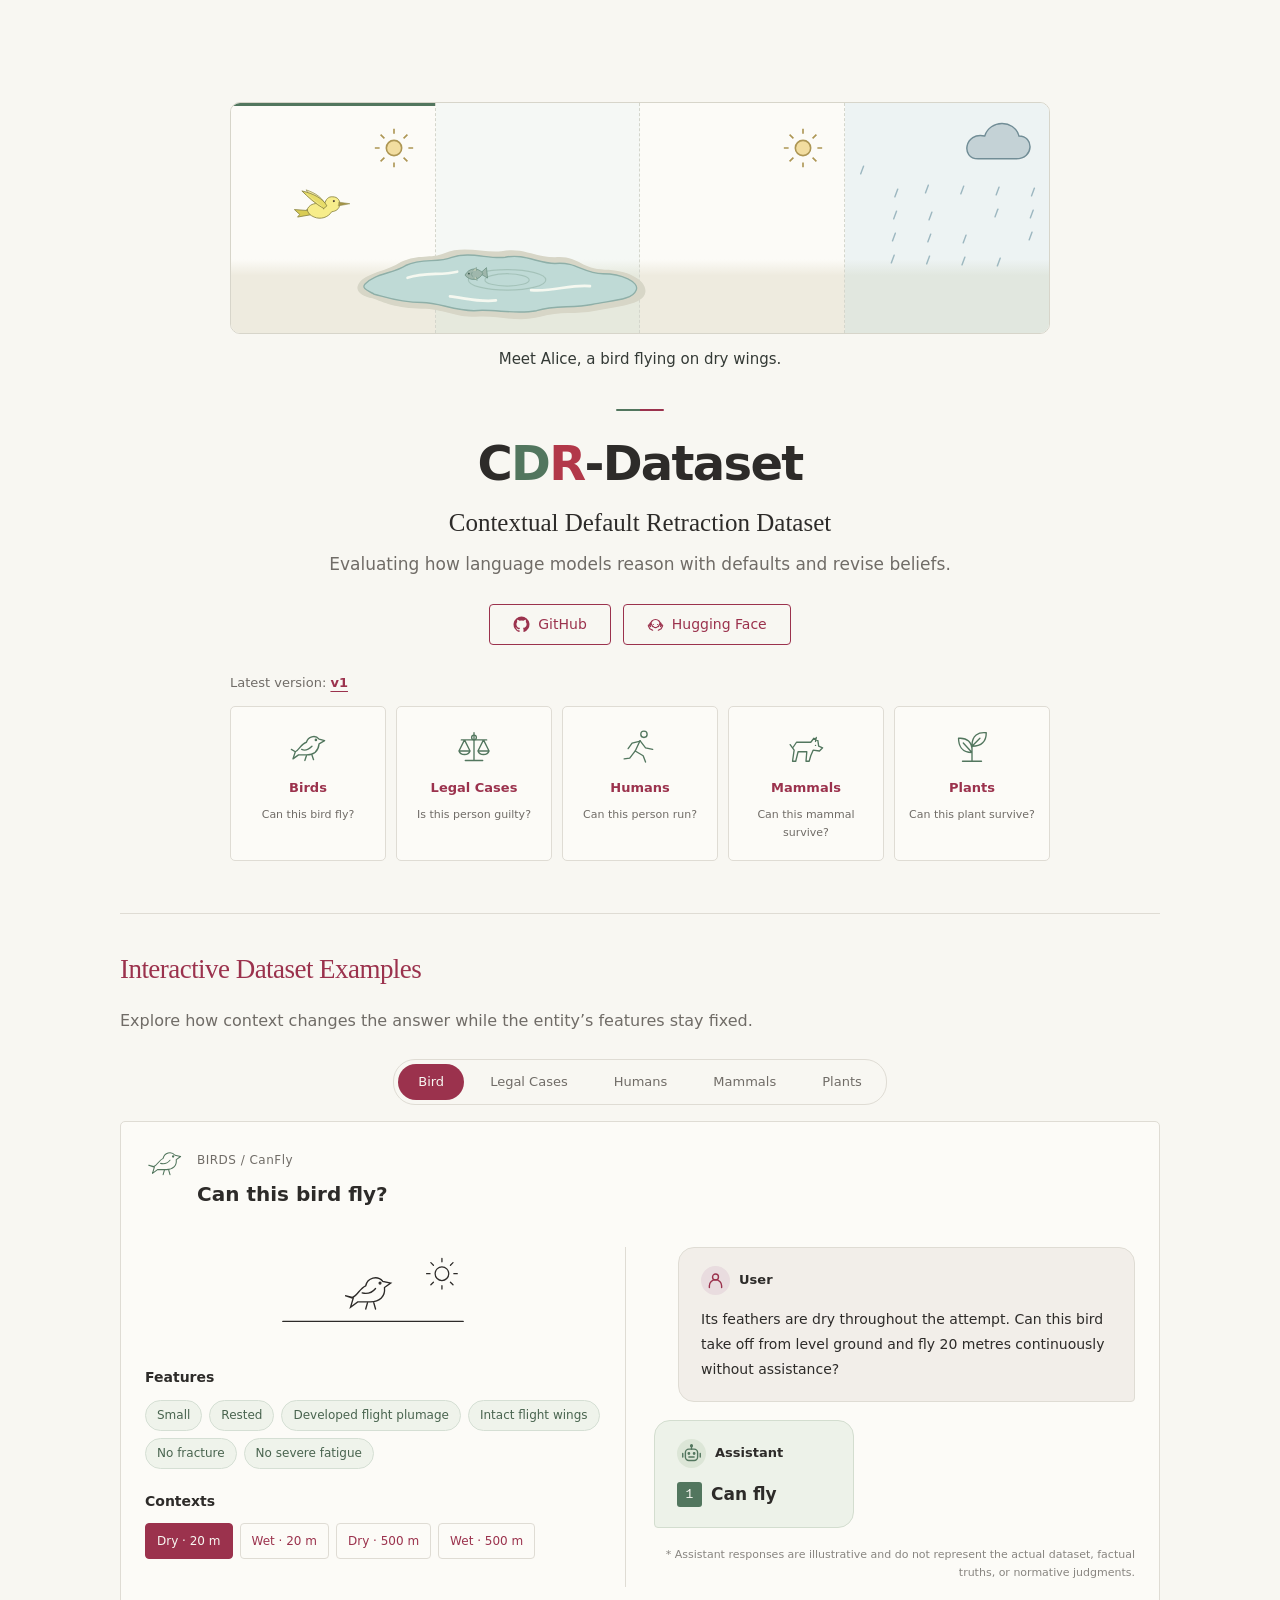
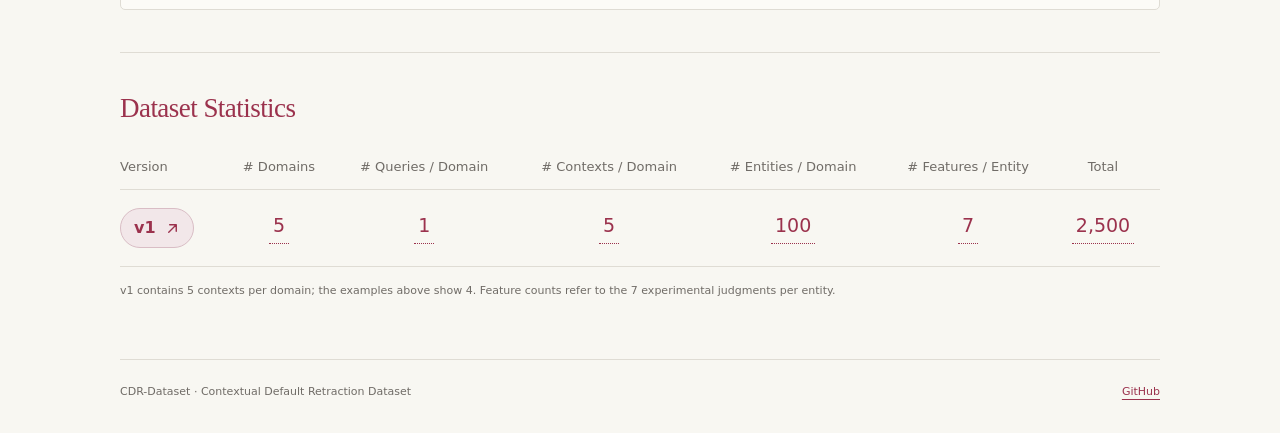
==== commit 885c0da7: "update" ====
--- a/docs/index.html
+++ b/docs/index.html
@@ -4,161 +4,217 @@
   <meta charset="utf-8">
   <meta name="viewport" content="width=device-width, initial-scale=1">
   <meta name="description" content="CDR-Dataset: Contextual Default Retraction Dataset. Evaluating contextual default reasoning and belief retraction in language models.">
-  <meta name="theme-color" content="#142c29">
+  <meta name="theme-color" content="#9b324d">
   <title>CDR-Dataset · Contextual Default Retraction Dataset</title>
   <link rel="stylesheet" href="styles.css">
+  <link rel="stylesheet" href="assets/bird-animation/animation.css?v=alice-lemon-4">
 </head>
 <body>
-  <header><a class="brand" href="./">CDR-Dataset<span aria-hidden="true"> ↗</span></a><nav class="page-nav" aria-label="Main navigation"><a class="repo" href="v2/">v2 · In development</a><a class="repo" href="https://github.com/leobumjin/CDR-Dataset">GitHub ↗</a></nav></header>
-  <main>
+  <a class="skip-link" href="#main">Skip to content</a>
+  <main id="main">
     <div class="hero">
-      <div class="eyebrow">Contextual Default Retraction Dataset</div>
-      <h1>Reason with defaults.<br><span>Reconsider with context.</span></h1>
-      <p class="lead">A dataset for evaluating contextual default reasoning and belief retraction in language models.</p>
-      <div class="hero-links"><a class="button" href="https://huggingface.co/datasets/leo-bjpark/CDR-Dataset">🤗 Get the dataset ↗</a><a class="button secondary" href="https://github.com/leobumjin/CDR-Dataset">View generation code ↗</a></div>
-      <span class="label">v1 · 500 instances · 2,500 context pairs</span>
+      <div data-bird-demo><p class="source">Bird transition example · dry → wet → dry conditions.</p></div>
+      <div class="hero-divider" aria-hidden="true"></div>
+      <h1>C<span class="title-d">D</span><span class="title-r">R</span>-Dataset</h1>
+      <p class="subtitle">Contextual Default Retraction Dataset</p>
+      <p class="lead">Evaluating how language models reason with defaults and revise beliefs.</p>
+      <div class="hero-links"><a class="button" href="https://github.com/leobumjin/CDR-Dataset"><svg class="button-icon" viewBox="0 0 24 24" fill="currentColor" aria-hidden="true"><path d="M12 .75a11.25 11.25 0 0 0-3.56 21.92c.56.1.77-.24.77-.54v-2.1c-3.13.68-3.79-1.33-3.79-1.33-.51-1.3-1.25-1.65-1.25-1.65-1.02-.7.08-.68.08-.68 1.13.08 1.72 1.16 1.72 1.16 1 1.72 2.63 1.22 3.27.93.1-.73.39-1.22.71-1.5-2.5-.28-5.13-1.25-5.13-5.56 0-1.23.44-2.23 1.16-3.02-.12-.28-.5-1.43.11-2.98 0 0 .95-.3 3.1 1.16a10.8 10.8 0 0 1 5.64 0c2.15-1.46 3.1-1.16 3.1-1.16.61 1.55.23 2.7.11 2.98.72.79 1.16 1.79 1.16 3.02 0 4.32-2.64 5.28-5.15 5.56.4.35.76 1.04.76 2.1v3.07c0 .3.2.65.78.54A11.25 11.25 0 0 0 12 .75Z"/></svg> GitHub</a><a class="button" href="https://huggingface.co/datasets/leo-bjpark/CDR-Dataset"><svg class="button-icon" viewBox="0 0 24 24" fill="none" stroke="currentColor" stroke-width="1.6" stroke-linecap="round" stroke-linejoin="round" aria-hidden="true"><path d="M5 12a7 7 0 1 1 14 0"/><path d="M9 12h.01M15 12h.01M9 15q3 3 6 0"/><path d="m8 20-4-2-2-4q-.5-1.5 1-1.5L5 15l-1-4q0-1.5 1.3-1L8 15m8 5 4-2 2-4q.5-1.5-1-1.5L19 15l1-4q0-1.5-1.3-1L16 15"/></svg> Hugging Face</a></div>
+      <p class="latest-version">Latest version: <a id="latest-version-link" href="https://huggingface.co/datasets/leo-bjpark/CDR-Dataset/tree/main/v1">v1</a></p>
+      <div class="category-overview" aria-label="Latest version categories">
+      <ul id="latest-categories" class="category-cards">
+        <li class="category-card"><svg class="category-icon" viewBox="0 0 48 48" aria-hidden="true"><use href="assets/project-overview/icons.svg#bird"></use></svg><strong>Birds</strong><span>Can this bird fly?</span></li>
+        <li class="category-card"><svg class="category-icon" viewBox="0 0 48 48" aria-hidden="true"><use href="assets/project-overview/icons.svg#legal"></use></svg><strong>Legal Cases</strong><span>Is this person guilty?</span></li>
+        <li class="category-card"><svg class="category-icon" viewBox="0 0 48 48" aria-hidden="true"><use href="assets/project-overview/icons.svg#human"></use></svg><strong>Humans</strong><span>Can this person run?</span></li>
+        <li class="category-card"><svg class="category-icon" viewBox="0 0 48 48" aria-hidden="true"><use href="assets/project-overview/icons.svg#mammal"></use></svg><strong>Mammals</strong><span>Can this mammal survive?</span></li>
+        <li class="category-card"><svg class="category-icon" viewBox="0 0 48 48" aria-hidden="true"><use href="assets/project-overview/icons.svg#plant"></use></svg><strong>Plants</strong><span>Can this plant survive?</span></li>
+      </ul></div>
     </div>
-    <aside class="version-notice" aria-label="Version 2 development">
-      <div><span class="eyebrow">What’s next</span><p><strong>v2 is in development.</strong> Follow the next dataset version on its own project page.</p></div>
-      <a class="version-link" href="v2/">Explore v2 →</a>
-    </aside>
-    <section aria-labelledby="dataset-overview-title">
-      <div class="eyebrow">Dataset at a glance</div>
-      <h2 id="dataset-overview-title">One release. Five reasoning domains.</h2>
-      <div class="resource-table-wrap">
+    <section id="examples" aria-labelledby="examples-title">
+      <h2 id="examples-title">Interactive Dataset Examples</h2>
+      <p class="examples-intro">Explore how context changes the answer while the entity’s features stay fixed.</p>
+      <div class="example-domain-tabs" role="tablist" aria-label="Example domain">
+        <button type="button" id="tab-bird" role="tab" aria-selected="true" aria-controls="bird-example" tabindex="0">Bird</button>
+        <button type="button" id="tab-guilty" role="tab" aria-selected="false" aria-controls="guilty-example" tabindex="-1">Legal Cases</button>
+        <button type="button" id="tab-humans" role="tab" aria-selected="false" aria-controls="humans-example" tabindex="-1">Humans</button>
+        <button type="button" id="tab-mammals" role="tab" aria-selected="false" aria-controls="mammals-example" tabindex="-1">Mammals</button>
+        <button type="button" id="tab-plants" role="tab" aria-selected="false" aria-controls="plants-example" tabindex="-1">Plants</button>
+      </div>
+      <div class="examples">
+        <article class="example" id="bird-example" role="tabpanel" aria-labelledby="tab-bird" tabindex="0">
+          <div class="example-head"><svg class="domain-art" viewBox="0 0 64 64" fill="none" stroke="currentColor" stroke-width="1.7" stroke-linecap="round" stroke-linejoin="round" aria-hidden="true"><path d="M14 36c6-2 8-10 15-13 2-9 13-12 19-5l9 2-7 5c1 10-5 16-16 16H20l-8 6 3-10-9-3z"/><path d="M25 31c4 1 10 1 15-5M31 42l-2 7m9-7 2 7"/><circle cx="45" cy="20" r="1"/></svg><div><span class="number">BIRDS / CanFly</span><h3>Can this bird fly?</h3></div></div>
+          <div class="example-body">
+            <div class="example-information">
+<div class="bird-scene" aria-label="The same bird under dry or wet conditions"><svg viewBox="0 0 260 94" fill="none" stroke="currentColor" stroke-width="1.5" stroke-linecap="round" aria-hidden="true"><path d="M24 78h212"/><g transform="translate(91 12) scale(1.05)"><path d="M14 36c6-2 8-10 15-13 2-9 13-12 19-5l9 2-7 5c1 10-5 16-16 16H20l-8 6 3-10-9-3z"/><path d="M25 31c4 1 10 1 15-5M31 42l-2 7m9-7 2 7"/><circle cx="45" cy="20" r="1"/></g><g class="dry-weather"><circle cx="211" cy="22" r="8"/><path d="M211 8V4m0 32v4m-14-18h-4m32 0h4m-28-10-3-3m23 23 3 3m-23-3-3 3m23-23 3-3"/></g><g class="wet-weather"><path d="M193 23c-8-1-9-14 0-16 4-10 20-7 21 2 12-1 15 14 4 14zM197 33l-3 7m13-7-3 7m13-7-3 7"/></g></svg></div>
+            <p class="facts"><strong>Features</strong> <span class="feature-tags"><span class="feature-tag">Small</span><span class="feature-tag">Rested</span><span class="feature-tag">Developed flight plumage</span><span class="feature-tag">Intact flight wings</span><span class="feature-tag">No fracture</span><span class="feature-tag">No severe fatigue</span></span></p>
+            <p class="context-picker-label">Contexts</p>
+            <div class="context-choices" role="group" aria-label="Bird flight contexts">
+              <button type="button" data-bird-context="c_1" aria-pressed="true" aria-controls="bird-state">Dry · 20 m</button>
+              <button type="button" data-bird-context="c_3" aria-pressed="false" aria-controls="bird-state">Wet · 20 m</button>
+              <button type="button" data-bird-context="c_2" aria-pressed="false" aria-controls="bird-state">Dry · 500 m</button>
+              <button type="button" data-bird-context="c_5" aria-pressed="false" aria-controls="bird-state">Wet · 500 m</button>
+            </div>
+            </div>
+            <div class="chat-conversation" id="bird-state" aria-live="polite" aria-atomic="true">
+              <div class="chat-message chat-question"><div class="chat-author"><span class="chat-avatar chat-avatar-human" role="img" aria-label="User"><svg viewBox="0 0 24 24" fill="none" stroke="currentColor" stroke-width="1.6" stroke-linecap="round" stroke-linejoin="round" aria-hidden="true"><circle cx="12" cy="8" r="3.4"/><path d="M5 20v-2a7 7 0 0 1 14 0v2"/></svg></span><span class="chat-author-name">User</span></div><p class="chat-query" data-field="query">Its feathers are dry throughout the attempt. Can this bird take off from level ground and fly 20 metres continuously without assistance?</p></div>
+              <div class="chat-message chat-answer"><div class="chat-author"><span class="chat-avatar chat-avatar-ai" role="img" aria-label="AI reference answer"><svg viewBox="0 0 24 24" fill="none" stroke="currentColor" stroke-width="1.6" stroke-linecap="round" stroke-linejoin="round" aria-hidden="true"><rect x="5" y="7" width="14" height="13" rx="4"/><path d="M12 7V4M2 12v4m20-4v4m-13 0h6"/><circle cx="12" cy="3" r="1"/><circle cx="9" cy="12" r=".8"/><circle cx="15" cy="12" r=".8"/></svg></span><span class="chat-author-name">Assistant</span></div><div class="verdict"><span class="verdict-code" data-field="code">1</span><span data-field="verdict">Can fly</span></div></div>
+              <p class="chat-disclaimer">* Assistant responses are illustrative and do not represent the actual dataset, factual truths, or normative judgments.</p>
+            </div>
+          </div>
+        </article>
+        <article class="example" id="guilty-example" role="tabpanel" aria-labelledby="tab-guilty" tabindex="0" hidden>
+          <div class="example-head"><svg class="domain-art" viewBox="0 0 64 64" fill="none" stroke="currentColor" stroke-width="1.7" stroke-linecap="round" stroke-linejoin="round" aria-hidden="true"><path d="M32 10v43m-15 0h30M12 21h40M16 21 7 38h18zm32 0-9 17h18zM7 38c3 7 15 7 18 0m14 0c3 7 15 7 18 0"/><circle cx="32" cy="16" r="4"/></svg><div><span class="number">LEGAL CASES / IsGuilty</span><h3>Is this person guilty?</h3></div></div>
+          <div class="example-body">
+            <div class="example-information">
+            <div class="legal-scene" aria-label="Hypothetical property-damage rule and context-specific exception"><svg viewBox="0 0 260 94" fill="none" stroke="currentColor" stroke-width="1.6" stroke-linecap="round" stroke-linejoin="round" aria-hidden="true"><path d="M24 78h212"/><g transform="translate(98 7)"><path d="M32 10v52m-15 0h30M12 23h40M16 23 7 40h18zm32 0-9 17h18zM7 40c3 7 15 7 18 0m14 0c3 7 15 7 18 0"/><circle cx="32" cy="17" r="4"/></g><g class="legal-rule-symbol"><path d="M201 19h21v27h-21zm5 7h11m-11 6h11m-11 6h7"/></g><g class="legal-exception-symbol"><path d="m211 17 13 5v11c0 8-13 14-13 14s-13-6-13-14V22zM205 32l4 4 8-9"/></g></svg></div>
+
+            <p class="facts"><strong>Features</strong> <span class="feature-tags"><span class="feature-tag">Property damage</span><span class="feature-tag">Another person’s property</span><span class="feature-tag">Intentional</span><span class="feature-tag">No owner consent</span><span class="feature-tag">Necessity feature: true</span><span class="feature-tag">No lawful authorisation</span><span class="feature-tag">Outside official scope</span></span></p>
+            <p class="context-picker-label">Contexts</p>
+            <div class="context-choices" role="group" aria-label="Legal case contexts">
+              <button type="button" data-legal-context="c_1" aria-pressed="true" aria-controls="guilty-state">Ordinary</button>
+              <button type="button" data-legal-context="c_2" aria-pressed="false" aria-controls="guilty-state">Emergency</button>
+              <button type="button" data-legal-context="c_3" aria-pressed="false" aria-controls="guilty-state">Official duty</button>
+              <button type="button" data-legal-context="c_4" aria-pressed="false" aria-controls="guilty-state">Supervisor’s order</button>
+            </div>
+            </div>
+            <div class="chat-conversation" id="guilty-state" aria-live="polite" aria-atomic="true">
+              <div class="chat-message chat-question"><div class="chat-author"><span class="chat-avatar chat-avatar-human" role="img" aria-label="User"><svg viewBox="0 0 24 24" fill="none" stroke="currentColor" stroke-width="1.6" stroke-linecap="round" stroke-linejoin="round" aria-hidden="true"><circle cx="12" cy="8" r="3.4"/><path d="M5 20v-2a7 7 0 0 1 14 0v2"/></svg></span><span class="chat-author-name">User</span></div><p class="chat-query" data-field="query">This person intentionally damaged someone else’s property without consent. There is no imminent serious danger or official duty, so no exception applies. Under the supplied hypothetical rule, is this person guilty?</p></div>
+              <div class="chat-message chat-answer"><div class="chat-author"><span class="chat-avatar chat-avatar-ai" role="img" aria-label="AI reference answer"><svg viewBox="0 0 24 24" fill="none" stroke="currentColor" stroke-width="1.6" stroke-linecap="round" stroke-linejoin="round" aria-hidden="true"><rect x="5" y="7" width="14" height="13" rx="4"/><path d="M12 7V4M2 12v4m20-4v4m-13 0h6"/><circle cx="12" cy="3" r="1"/><circle cx="9" cy="12" r=".8"/><circle cx="15" cy="12" r=".8"/></svg></span><span class="chat-author-name">Assistant</span></div><div class="verdict"><span class="verdict-code" data-field="code">1</span><span data-field="verdict">Guilty</span></div></div>
+              <p class="chat-disclaimer">* Assistant responses are illustrative and do not represent the actual dataset, factual truths, or normative judgments.</p>
+            </div>
+          </div>
+        </article>
+        <article class="example" id="mammals-example" role="tabpanel" aria-labelledby="tab-mammals" tabindex="0" hidden>
+          <div class="example-head"><svg class="domain-art" viewBox="0 0 48 48" fill="none" stroke="currentColor" stroke-width="1.7" stroke-linecap="round" stroke-linejoin="round" aria-hidden="true"><use href="assets/project-overview/icons.svg#mammal"></use></svg><div><span class="number">MAMMALS / CanSurvive</span><h3>Can this mammal survive?</h3></div></div>
+          <div class="example-body">
+            <div class="example-information">
+            <div class="domain-scene" aria-label="Mammals example"><svg viewBox="0 0 260 94" fill="none" stroke="currentColor" stroke-width="1.6" stroke-linecap="round" stroke-linejoin="round" aria-hidden="true"><path d="M24 78h212"/><use href="assets/project-overview/icons.svg#mammal" x="99" y="8" width="62" height="62"></use></svg></div>
+
+            <p class="facts"><strong>Features</strong> <span class="feature-tags"><span class="feature-tag">Small</span><span class="feature-tag">Adult</span><span class="feature-tag">Healthy</span><span class="feature-tag">Cold-adapted</span><span class="feature-tag">Not heat-adapted</span><span class="feature-tag">Not drought-adapted</span><span class="feature-tag">Low energy reserves</span></span></p>
+            <p class="context-picker-label">Contexts</p>
+            <div class="context-choices" role="group" aria-label="Mammals contexts">
+              <button type="button" data-demo-domain="mammals" data-demo-context="c_1" aria-pressed="true" aria-controls="mammals-state">Mild · 7 days</button>
+              <button type="button" data-demo-domain="mammals" data-demo-context="c_2" aria-pressed="false" aria-controls="mammals-state">−20°C · 24 h</button>
+              <button type="button" data-demo-domain="mammals" data-demo-context="c_3" aria-pressed="false" aria-controls="mammals-state">40°C · 24 h</button>
+              <button type="button" data-demo-domain="mammals" data-demo-context="c_4" aria-pressed="false" aria-controls="mammals-state">No water · 3 days</button>
+            </div>
+            </div>
+            <div class="chat-conversation" id="mammals-state" aria-live="polite" aria-atomic="true">
+              <div class="chat-message chat-question"><div class="chat-author"><span class="chat-avatar chat-avatar-human" role="img" aria-label="User"><svg viewBox="0 0 24 24" fill="none" stroke="currentColor" stroke-width="1.6" stroke-linecap="round" stroke-linejoin="round" aria-hidden="true"><circle cx="12" cy="8" r="3.4"/><path d="M5 20v-2a7 7 0 0 1 14 0v2"/></svg></span><span class="chat-author-name">User</span></div><p class="chat-query" data-field="query">At a temperature suitable for its species, with appropriate food and hydration supplied, can this mammal survive 7 days in a safe enclosure? Keep its age, health, and energy reserves unchanged.</p></div>
+              <div class="chat-message chat-answer"><div class="chat-author"><span class="chat-avatar chat-avatar-ai" role="img" aria-label="AI reference answer"><svg viewBox="0 0 24 24" fill="none" stroke="currentColor" stroke-width="1.6" stroke-linecap="round" stroke-linejoin="round" aria-hidden="true"><rect x="5" y="7" width="14" height="13" rx="4"/><path d="M12 7V4M2 12v4m20-4v4m-13 0h6"/><circle cx="12" cy="3" r="1"/><circle cx="9" cy="12" r=".8"/><circle cx="15" cy="12" r=".8"/></svg></span><span class="chat-author-name">Assistant</span></div><div class="verdict"><span class="verdict-code" data-field="code">1</span><span data-field="verdict">Can survive</span></div></div>
+              <p class="chat-disclaimer">* Assistant responses are illustrative and do not represent the actual dataset, factual truths, or normative judgments.</p>
+            </div>
+          </div>
+        </article>
+        <article class="example" id="plants-example" role="tabpanel" aria-labelledby="tab-plants" tabindex="0" hidden>
+          <div class="example-head"><svg class="domain-art" viewBox="0 0 48 48" fill="none" stroke="currentColor" stroke-width="1.7" stroke-linecap="round" stroke-linejoin="round" aria-hidden="true"><use href="assets/project-overview/icons.svg#plant"></use></svg><div><span class="number">PLANTS / CanSurvive</span><h3>Can this plant survive?</h3></div></div>
+          <div class="example-body">
+            <div class="example-information">
+            <div class="domain-scene" aria-label="Plants example"><svg viewBox="0 0 260 94" fill="none" stroke="currentColor" stroke-width="1.6" stroke-linecap="round" stroke-linejoin="round" aria-hidden="true"><path d="M24 78h212"/><use href="assets/project-overview/icons.svg#plant" x="99" y="8" width="62" height="62"></use></svg></div>
+
+            <p class="facts"><strong>Features</strong> <span class="feature-tags"><span class="feature-tag">Established roots</span><span class="feature-tag">Healthy</span><span class="feature-tag">Moist soil</span><span class="feature-tag">Not succulent</span><span class="feature-tag">Not a fern</span><span class="feature-tag">Not a shrub</span><span class="feature-tag">Succulent leaves: ambiguous</span></span></p>
+            <p class="context-picker-label">Contexts</p>
+            <div class="context-choices" role="group" aria-label="Plants contexts">
+              <button type="button" data-demo-domain="plants" data-demo-context="c_1" aria-pressed="true" aria-controls="plants-state">No water · 3 days</button>
+              <button type="button" data-demo-domain="plants" data-demo-context="c_2" aria-pressed="false" aria-controls="plants-state">Hot drought · 30 days</button>
+              <button type="button" data-demo-domain="plants" data-demo-context="c_3" aria-pressed="false" aria-controls="plants-state">Freezing · 7 days</button>
+              <button type="button" data-demo-domain="plants" data-demo-context="c_4" aria-pressed="false" aria-controls="plants-state">Watered · 7 days</button>
+            </div>
+            </div>
+            <div class="chat-conversation" id="plants-state" aria-live="polite" aria-atomic="true">
+              <div class="chat-message chat-question"><div class="chat-author"><span class="chat-avatar chat-avatar-human" role="img" aria-label="User"><svg viewBox="0 0 24 24" fill="none" stroke="currentColor" stroke-width="1.6" stroke-linecap="round" stroke-linejoin="round" aria-hidden="true"><circle cx="12" cy="8" r="3.4"/><path d="M5 20v-2a7 7 0 0 1 14 0v2"/></svg></span><span class="chat-author-name">User</span></div><p class="chat-query" data-field="query">The plant stays in a 10-litre pot with suitable well-drained soil, no pests, and no external water reservoir. Without watering or rain, can it survive 3 days at 20°C and 50% humidity, with 12 hours of bright indirect light daily?</p></div>
+              <div class="chat-message chat-answer"><div class="chat-author"><span class="chat-avatar chat-avatar-ai" role="img" aria-label="AI reference answer"><svg viewBox="0 0 24 24" fill="none" stroke="currentColor" stroke-width="1.6" stroke-linecap="round" stroke-linejoin="round" aria-hidden="true"><rect x="5" y="7" width="14" height="13" rx="4"/><path d="M12 7V4M2 12v4m20-4v4m-13 0h6"/><circle cx="12" cy="3" r="1"/><circle cx="9" cy="12" r=".8"/><circle cx="15" cy="12" r=".8"/></svg></span><span class="chat-author-name">Assistant</span></div><div class="verdict"><span class="verdict-code" data-field="code">1</span><span data-field="verdict">Can survive</span></div></div>
+              <p class="chat-disclaimer">* Assistant responses are illustrative and do not represent the actual dataset, factual truths, or normative judgments.</p>
+            </div>
+          </div>
+        </article>
+        <article class="example" id="humans-example" role="tabpanel" aria-labelledby="tab-humans" tabindex="0" hidden>
+          <div class="example-head"><svg class="domain-art" viewBox="0 0 48 48" fill="none" stroke="currentColor" stroke-width="1.7" stroke-linecap="round" stroke-linejoin="round" aria-hidden="true"><use href="assets/project-overview/icons.svg#human"></use></svg><div><span class="number">HUMANS / CanRun</span><h3>Can this person run?</h3></div></div>
+          <div class="example-body">
+            <div class="example-information">
+            <div class="domain-scene" aria-label="Humans example"><svg viewBox="0 0 260 94" fill="none" stroke="currentColor" stroke-width="1.6" stroke-linecap="round" stroke-linejoin="round" aria-hidden="true"><path d="M24 78h212"/><use href="assets/project-overview/icons.svg#human" x="99" y="8" width="62" height="62"></use></svg></div>
+
+            <p class="facts"><strong>Features</strong> <span class="feature-tags"><span class="feature-tag">Rested</span><span class="feature-tag">Unrestricted mobility</span><span class="feature-tag">Uphill training</span><span class="feature-tag">Can sustain 10 km/h</span><span class="feature-tag">No regular training</span><span class="feature-tag">100 m endurance: false</span><span class="feature-tag">5 km endurance: false</span></span></p>
+            <p class="context-picker-label">Contexts</p>
+            <div class="context-choices" role="group" aria-label="Humans contexts">
+              <button type="button" data-demo-domain="humans" data-demo-context="c_1" aria-pressed="true" aria-controls="humans-state">100 m · 8 km/h</button>
+              <button type="button" data-demo-domain="humans" data-demo-context="c_2" aria-pressed="false" aria-controls="humans-state">5 km · 10 km/h</button>
+              <button type="button" data-demo-domain="humans" data-demo-context="c_3" aria-pressed="false" aria-controls="humans-state">Uphill · 1 km</button>
+              <button type="button" data-demo-domain="humans" data-demo-context="c_4" aria-pressed="false" aria-controls="humans-state">100 m · 12 km/h</button>
+            </div>
+            </div>
+            <div class="chat-conversation" id="humans-state" aria-live="polite" aria-atomic="true">
+              <div class="chat-message chat-question"><div class="chat-author"><span class="chat-avatar chat-avatar-human" role="img" aria-label="User"><svg viewBox="0 0 24 24" fill="none" stroke="currentColor" stroke-width="1.6" stroke-linecap="round" stroke-linejoin="round" aria-hidden="true"><circle cx="12" cy="8" r="3.4"/><path d="M5 20v-2a7 7 0 0 1 14 0v2"/></svg></span><span class="chat-author-name">User</span></div><p class="chat-query" data-field="query">On a dry, level track at 20°C, can this person run 100 metres continuously at 8 km/h without walking breaks or external assistance? Keep their training, mobility, and fatigue unchanged.</p></div>
+              <div class="chat-message chat-answer"><div class="chat-author"><span class="chat-avatar chat-avatar-ai" role="img" aria-label="AI reference answer"><svg viewBox="0 0 24 24" fill="none" stroke="currentColor" stroke-width="1.6" stroke-linecap="round" stroke-linejoin="round" aria-hidden="true"><rect x="5" y="7" width="14" height="13" rx="4"/><path d="M12 7V4M2 12v4m20-4v4m-13 0h6"/><circle cx="12" cy="3" r="1"/><circle cx="9" cy="12" r=".8"/><circle cx="15" cy="12" r=".8"/></svg></span><span class="chat-author-name">Assistant</span></div><div class="verdict"><span class="verdict-code" data-field="code">1</span><span data-field="verdict">Can run</span></div></div>
+              <p class="chat-disclaimer">* Assistant responses are illustrative and do not represent the actual dataset, factual truths, or normative judgments.</p>
+            </div>
+          </div>
+        </article>
+      </div>
+
+    </section>
+    <section id="statistics" aria-labelledby="statistics-title">
+      <h2 id="statistics-title">Dataset Statistics</h2>
+      <div class="resource-table-wrap dataset-summary">
         <table class="resource-table">
-          <caption>Dataset statistics · per query</caption>
-          <thead><tr><th scope="col">Version</th><th scope="col"># Query Type</th><th scope="col"># Domain / Query</th><th scope="col"># Context / Query</th><th scope="col"># Entity / Query</th><th scope="col">Total / Query</th></tr></thead>
-          <tbody><tr><th scope="row">v1</th><td><button class="stat-value" type="button" data-stat="queries" aria-controls="stat-detail" aria-label="Query types: 5. Show examples">5<span aria-hidden="true"> ⓘ</span></button></td><td><button class="stat-value" type="button" data-stat="domains" aria-controls="stat-detail" aria-label="Domains · one per query: 1. Show examples">1<span aria-hidden="true"> ⓘ</span></button></td><td><button class="stat-value" type="button" data-stat="contexts" aria-controls="stat-detail" aria-label="Contexts · Bird example: 5. Show examples">5<span aria-hidden="true"> ⓘ</span></button></td><td><button class="stat-value" type="button" data-stat="entities" aria-controls="stat-detail" aria-label="Entities · examples: 100. Show examples">100<span aria-hidden="true"> ⓘ</span></button></td><td><button class="stat-value" type="button" data-stat="total" aria-controls="stat-detail" aria-label="Samples · per query: 500. Show examples">500<span aria-hidden="true"> ⓘ</span></button></td></tr></tbody>
+          <caption class="sr-only">Version 1 dataset structure</caption>
+          <thead><tr><th scope="col">Version</th><th scope="col"># Domains</th><th scope="col"># Queries / Domain</th><th scope="col"># Contexts / Domain</th><th scope="col"># Entities / Domain</th><th scope="col"># Features / Entity</th><th scope="col">Total</th></tr></thead>
+          <tbody><tr><th scope="row"><a class="version-detail-link" href="v1/" aria-label="View v1 dataset details" title="View v1 dataset details">v1 <svg viewBox="0 0 16 16" fill="none" stroke="currentColor" stroke-width="1.5" stroke-linecap="round" stroke-linejoin="round" aria-hidden="true"><path d="M4 12 12 4M5 4h7v7"/></svg></a></th><td><button type="button" class="stat-example-button" data-statistic="domains" aria-describedby="statistic-examples" aria-label="5. Show example domains">5</button></td><td><button type="button" class="stat-example-button" data-statistic="queries" aria-describedby="statistic-examples" aria-label="1. Show example queries">1</button></td><td><button type="button" class="stat-example-button" data-statistic="contexts" aria-describedby="statistic-examples" aria-label="5. Show example contexts">5</button></td><td><button type="button" class="stat-example-button" data-statistic="entities" aria-describedby="statistic-examples" aria-label="100. Show example entities">100</button></td><td><button type="button" class="stat-example-button" data-statistic="features" aria-describedby="statistic-examples" aria-label="7. Show example features">7</button></td><td><button type="button" class="stat-example-button" data-statistic="total" aria-describedby="statistic-examples" aria-label="2,500. Show example sample combinations">2,500</button></td></tr></tbody>
         </table>
       </div>
-      <div class="stat-detail" id="stat-detail" role="region" aria-label="Dataset statistic examples" aria-live="polite" aria-atomic="true">
-        <strong id="stat-detail-title">Explore the numbers</strong>
-        <p id="stat-detail-text">Hover over a number, focus it with the keyboard, or tap it to see types and examples.</p>
-      </div>
-      <p class="source">Query Type counts all 5 query IDs. Other columns are per query: 1 domain × 5 contexts × 100 entities = 500 samples. Mammal and plant survival are separate queries. Full v1 release: 2,500 samples.</p>
-    </section>
-    <section>
-      <div class="eyebrow">The research question</div>
-      <h2>Can a model revise a reasonable conclusion?</h2>
-      <p class="intro">Incomplete information often calls for a default inference. When new context introduces an exception, that inference may no longer be justified. CDR-Dataset focuses on this transition.</p>
-      <div class="grid">
-        <div><span class="number">01 / INFER</span><h3>Contextual default reasoning</h3><p>Draw defeasible conclusions from the available context: conclusions that remain open to revision.</p></div>
-        <div><span class="number">02 / REVISE</span><h3>Belief retraction</h3><p>Withdraw a previously supported conclusion when new context defeats its justification.</p></div>
-      </div>
-    </section>
-    <section aria-labelledby="examples-title">
-      <div class="eyebrow">Explore two examples</div>
-      <h2 id="examples-title">Same instance. Different context. Different answer.</h2>
-      <p class="intro">Change the context below and watch the reference label switch. These are simplified summaries of two v1 records, with GPT-5.4 teacher labels.</p>
-      <div class="examples">
-        <article class="example" id="bird-example">
-          <div class="example-head"><span class="example-icon" aria-hidden="true">🐦</span><div><span class="number">BIRDS / CanFly</span><h3>Can this bird fly?</h3></div></div>
-          <div class="example-body">
-            <p class="facts"><strong>The bird stays the same:</strong> small, rested, with developed flight plumage and intact flight wings; no fracture or severe fatigue.</p>
-            <div class="context-panel" id="bird-state" aria-live="polite" aria-atomic="true">
-              <div class="eyebrow" data-field="context">Context c_1 · Dry plumage</div>
-              <h4 data-field="heading">A short flight on dry wings.</h4>
-              <p data-field="description">Fly 20 metres continuously, taking off from level ground. The feathers stay dry.</p>
-              <div class="verdict"><span class="verdict-code" data-field="code">1</span><span data-field="verdict">Can fly</span></div>
-              <p class="explanation" data-field="explanation">The teacher reference supports this short flight under dry conditions.</p>
-            </div>
-            <button type="button" data-example="bird" aria-pressed="false" aria-controls="bird-state">What if the feathers are wet? ↓</button>
-            <small class="source">v1 · bird 010 · c_1 → c_3 · GPT-5.4 reference</small>
-          </div>
-        </article>
-        <article class="example" id="guilty-example">
-          <div class="example-head"><span class="example-icon" aria-hidden="true">⚖️</span><div><span class="number">LEGAL CASES / IsGuilty</span><h3>Is this person guilty?</h3></div></div>
-          <div class="example-body">
-            <p class="facts"><strong>The act stays the same:</strong> intentionally damaging another person’s property without consent. The stipulated necessity feature is true.</p>
-            <div class="context-panel" id="guilty-state" aria-live="polite" aria-atomic="true">
-              <div class="eyebrow" data-field="context">Context c_1 · Ordinary situation</div>
-              <h4 data-field="heading">Property damage, with no exception.</h4>
-              <p data-field="description">There is no imminent serious danger or official duty. The hypothetical rule provides no applicable exception.</p>
-              <div class="verdict"><span class="verdict-code" data-field="code">1</span><span data-field="verdict">Guilty</span></div>
-              <p class="explanation" data-field="explanation">Intentional damage to another’s property without consent satisfies the supplied offence in this context.</p>
-            </div>
-            <button type="button" data-example="guilty" aria-pressed="false" aria-controls="guilty-state">What if it prevents imminent harm? ↓</button>
-            <small class="source">v1 · case 007 · c_1 → c_2 · GPT-5.4 reference</small>
-          </div>
-        </article>
-      </div>
-      <div class="takeaway"><p><strong>The key idea:</strong> a conclusion supported in one context can lose its support in another. The instance features remain fixed; the context changes.</p></div>
-      <p class="source">Labels shown here are stored teacher references, not live model predictions. The Guilty example follows a supplied hypothetical offence and its exceptions.</p>
-    </section>
-    <section>
-      <div class="eyebrow">Access & documentation</div>
-      <h2>Explore the project. Get the data.</h2>
-      <p class="intro">Version 1 preserves the experimental snapshot across five domains, with 500 instances and 2,500 instance–context pairs. Explore the release notes, statistics, and versioned generation pipeline in the repository.</p>
-      <div class="resource-table-wrap">
-        <table class="resource-table">
-          <caption>CDR-Dataset resources</caption>
-          <thead><tr><th scope="col">Resource</th><th scope="col">Link</th><th scope="col">What you’ll find</th></tr></thead>
-          <tbody>
-            <tr><th scope="row">🌐 Project Page</th><td><a href="https://leobumjin.github.io/CDR-Dataset/">CDR-Dataset ↗</a></td><td>Overview and interactive examples</td></tr>
-            <tr><th scope="row">🤗 Hugging Face</th><td><a href="https://huggingface.co/datasets/leo-bjpark/CDR-Dataset">leo-bjpark/CDR-Dataset ↗</a></td><td>Dataset files and version configs</td></tr>
-            <tr><th scope="row">📦 Dataset v1</th><td><a href="https://huggingface.co/datasets/leo-bjpark/CDR-Dataset/tree/main/v1">View v1 ↗</a></td><td>500 instances · 2,500 context pairs</td></tr>
-            <tr><th scope="row">💻 GitHub</th><td><a href="https://github.com/leobumjin/CDR-Dataset">leobumjin/CDR-Dataset ↗</a></td><td>Generation code, statistics, and documentation</td></tr>
-          </tbody>
-        </table>
-      </div>
+      <div id="statistic-examples" class="statistic-tooltip" role="tooltip" hidden><strong id="statistic-example-title"></strong><p id="statistic-example-text"></p></div>
+      <p class="statistics-note">v1 contains 5 contexts per domain; the examples above show 4. Feature counts refer to the 7 experimental judgments per entity.</p>
     </section>
   </main>
-  <footer><span>CDR-Dataset · Contextual Default Retraction Dataset</span><a href="https://github.com/leobumjin/CDR-Dataset">leobumjin/CDR-Dataset</a></footer>
+  <footer><span>CDR-Dataset · Contextual Default Retraction Dataset</span><a href="https://github.com/leobumjin/CDR-Dataset">GitHub</a></footer>
+  <script src="assets/dataset-examples/examples.js" defer></script>
+  <script src="assets/project-overview/statistics.js" defer></script>
+  <script src="assets/project-overview/overview.js" defer></script>
+  <script src="assets/bird-animation/animation.js?v=alice-captions-2" defer></script>
   <script>
-    const statisticExamples = {"queries": {"title": "Query types", "text": "Can this bird fly?\nCan this person run?\nCan this mammal survive?\nCan this plant survive?\nIs this person guilty?"}, "domains": {"title": "Domains · one per query", "text": "Birds · Humans · Mammals · Plants · Legal cases\nEach query belongs to one of these domains."}, "contexts": {"title": "Contexts · Bird example", "text": "Dry feathers: 20 m flight\nDry feathers: 500 m flight\nWet feathers: 20 m flight\nDry feathers: 5 m flight\nWet feathers: 500 m flight"}, "entities": {"title": "Entities · examples", "text": "bird_010 · bird_011 · bird_012\ncase_001 · case_002 · case_007\nEach query evaluates 100 distinct entities across the same 5 contexts."}, "total": {"title": "Samples · per query", "text": "100 entities × 5 contexts = 500 samples\nExample: can_fly + dry_20m + bird_010 → true\nAll 5 queries together: 2,500 samples."}};
-    const statButtons = document.querySelectorAll('[data-stat]');
-    const statTitle = document.getElementById('stat-detail-title');
-    const statText = document.getElementById('stat-detail-text');
-    statButtons.forEach(button => {
-      const show = () => {
-        const detail = statisticExamples[button.dataset.stat];
-        statTitle.textContent = detail.title;
-        statText.textContent = detail.text;
-        statButtons.forEach(item => item.classList.toggle('active', item === button));
-      };
-      button.addEventListener('mouseenter', show);
-      button.addEventListener('focus', show);
-      button.addEventListener('click', show);
-      button.addEventListener('keydown', event => {
-        if (event.key === 'Escape') {
-          statTitle.textContent = 'Explore the numbers';
-          statText.textContent = 'Hover over a number, focus it with the keyboard, or tap it to see types and examples.';
-          statButtons.forEach(item => item.classList.remove('active'));
-        }
+
+    const domainTabs = Array.from(document.querySelectorAll('[role="tab"][aria-controls]'));
+    function selectExampleDomain(tab, focus = false) {
+      domainTabs.forEach(item => {
+        const selected = item === tab;
+        item.setAttribute('aria-selected', String(selected));
+        item.tabIndex = selected ? 0 : -1;
+        document.getElementById(item.getAttribute('aria-controls')).hidden = !selected;
+      });
+      if (focus) tab.focus();
+    }
+    domainTabs.forEach((tab, index) => {
+      tab.addEventListener('click', () => selectExampleDomain(tab));
+      tab.addEventListener('keydown', event => {
+        let next;
+        if (event.key === 'ArrowRight') next = (index + 1) % domainTabs.length;
+        else if (event.key === 'ArrowLeft') next = (index - 1 + domainTabs.length) % domainTabs.length;
+        else if (event.key === 'Home') next = 0;
+        else if (event.key === 'End') next = domainTabs.length - 1;
+        else return;
+        event.preventDefault();
+        selectExampleDomain(domainTabs[next], true);
       });
     });
-
-    const alternativeContexts = {
-      bird: {
-        context: 'Context c_3 · Wet plumage',
-        heading: 'The same flight, just after heavy rain.',
-        description: 'Fly the same 20 metres. Body and wing feathers are thoroughly wet, stay wet, and cannot be dried before takeoff.',
-        code: '0', verdict: 'Cannot fly',
-        explanation: 'The teacher reference no longer supports the flight. Retract “can fly” when the wet-plumage context applies.'
-      },
-      guilty: {
-        context: 'Context c_2 · Emergency situation',
-        heading: 'Necessary damage to prevent serious harm.',
-        description: 'Imminent serious danger threatens a person. Under the supplied rule, damage solely necessary to prevent that danger is exempt.',
-        code: '0', verdict: 'Not guilty',
-        explanation: 'The necessity feature now activates the emergency exception. Retract “guilty” under this hypothetical offence.'
-      }
-    };
-    document.querySelectorAll('button[data-example]').forEach(button => {
-      const card = button.closest('.example');
-      const fields = card.querySelectorAll('[data-field]');
-      const initial = Object.fromEntries(Array.from(fields, field => [field.dataset.field, field.textContent]));
-      const initialButton = button.textContent;
-      button.addEventListener('click', () => {
-        const changed = button.getAttribute('aria-pressed') !== 'true';
-        const state = changed ? alternativeContexts[button.dataset.example] : initial;
-        fields.forEach(field => { field.textContent = state[field.dataset.field]; });
-        card.classList.toggle('changed', changed);
-        button.setAttribute('aria-pressed', String(changed));
-        button.textContent = changed ? 'Return to the original context ↑' : initialButton;
-      });
-    });
+    const birdContextStates = {"c_1": {"query": "Its feathers are dry throughout the attempt. Can this bird take off from level ground and fly 20 metres continuously without assistance?", "code": "1", "verdict": "Can fly"}, "c_2": {"query": "Its feathers are dry throughout the attempt. Can this bird take off from level ground and fly 500 metres continuously without assistance?", "code": "1", "verdict": "Can fly"}, "c_3": {"query": "Its feathers are thoroughly wet after heavy rain and cannot dry before takeoff. Can this bird take off from level ground and fly 20 metres continuously without assistance?", "code": "0", "verdict": "Cannot fly"}, "c_4": {"query": "Its feathers are dry throughout the attempt. Can this bird take off from level ground and fly 5 metres continuously without assistance?", "code": "1", "verdict": "Can fly"}, "c_5": {"query": "Its feathers are thoroughly wet after heavy rain and cannot dry before takeoff. Can this bird take off from level ground and fly 500 metres continuously without assistance?", "code": "0", "verdict": "Cannot fly"}};
+    function setBirdContext(contextId) {
+      const card = document.getElementById('bird-example');
+      const state = birdContextStates[contextId];
+      card.querySelectorAll('[data-field]').forEach(field => { field.textContent = state[field.dataset.field]; });
+      const wet = contextId === 'c_3' || contextId === 'c_5';
+      card.classList.toggle('changed', wet);
+      document.querySelectorAll('[data-bird-context]').forEach(button => button.setAttribute('aria-pressed', String(button.dataset.birdContext === contextId)));
+    }
+    document.querySelectorAll('[data-bird-context]').forEach(button => button.addEventListener('click', () => setBirdContext(button.dataset.birdContext)));
+
+    const legalContextStates = {"c_1": {"query": "This person intentionally damaged someone else\u2019s property without consent. There is no imminent serious danger or official duty, so no exception applies. Under the supplied hypothetical rule, is this person guilty?", "code": "1", "verdict": "Guilty"}, "c_2": {"query": "The same damage was solely necessary to prevent imminent serious harm to a person. In this emergency context, the supplied hypothetical rule exempts necessary damage. Is this person guilty?", "code": "0", "verdict": "Not guilty"}, "c_3": {"query": "The person is performing official duties, with no imminent serious danger. The damage was not lawfully authorised and was outside the authorised scope. Under the supplied rule, official status alone does not excuse the damage. Is this person guilty?", "code": "1", "verdict": "Guilty"}, "c_4": {"query": "A supervisor ordered the person to damage the property. There is no emergency or official duty, and the supervisor does not act for the property owner. Under the supplied rule, the order creates neither consent nor an exception. Is this person guilty?", "code": "1", "verdict": "Guilty"}};
+    function setLegalContext(contextId) {
+      const card = document.getElementById('guilty-example');
+      const state = legalContextStates[contextId];
+      card.querySelectorAll('[data-field]').forEach(field => { field.textContent = state[field.dataset.field]; });
+      card.classList.toggle('changed', state.code === '0');
+      document.querySelectorAll('[data-legal-context]').forEach(button => button.setAttribute('aria-pressed', String(button.dataset.legalContext === contextId)));
+    }
+    document.querySelectorAll('[data-legal-context]').forEach(button => button.addEventListener('click', () => setLegalContext(button.dataset.legalContext)));
   </script>
 </body>
 </html>
--- a/docs/styles.css
+++ b/docs/styles.css
@@ -1,7 +1,376 @@
-    :root{color-scheme:light;--ink:#142c29;--muted:#53655f;--paper:#f5f5ee;--line:#d6ddd2;--accent:#b8ec80}
-    *{box-sizing:border-box}body{margin:0;background:var(--paper);color:var(--ink);font:17px/1.65 system-ui,-apple-system,BlinkMacSystemFont,"Segoe UI",sans-serif}a{color:inherit}a:focus-visible,button:focus-visible{outline:3px solid #40854b;outline-offset:5px}header,main,footer{max-width:1100px;margin:auto;padding:0 28px}header{display:flex;justify-content:space-between;align-items:center;gap:20px;padding-top:26px;padding-bottom:26px;border-bottom:1px solid var(--line)}.brand{font-weight:800;letter-spacing:-.04em;text-decoration:none;font-size:22px}.repo{font-size:14px;text-underline-offset:5px}.hero{padding:82px 0 65px;max-width:900px}.eyebrow{font-size:12px;font-weight:750;letter-spacing:.16em;text-transform:uppercase;color:var(--muted)}h1{font-size:clamp(44px,7vw,82px);line-height:1.08;letter-spacing:-.055em;margin:24px 0}h1 span{color:#537448}.lead{font-size:20px;color:var(--muted);max-width:680px}.button{display:inline-block;background:var(--ink);color:white;padding:12px 22px;border-radius:7px;text-decoration:none;font-weight:650;font-size:15px;margin-top:18px}.label{display:inline-block;font-size:12px;border:1px solid var(--line);border-radius:30px;padding:4px 12px;margin-top:26px;color:var(--muted)}section{padding:45px 0;border-top:1px solid var(--line)}h2{font-size:30px;line-height:1.2;letter-spacing:-.035em;margin:12px 0 20px}.intro{max-width:730px}.grid{display:grid;grid-template-columns:1fr 1fr;gap:35px;margin-top:30px}.number{font-size:13px;font-family:monospace;color:var(--muted)}h3{font-size:20px;margin:10px 0}.grid p{color:var(--muted);margin:0}.demo{background:var(--ink);color:var(--paper);border-radius:14px;padding:30px;margin-top:28px}.demo .eyebrow{color:#c3cfbe}.steps{display:grid;grid-template-columns:1fr 1fr;gap:24px;margin:22px 0}.step{border-left:2px solid #5a7163;padding-left:18px}.step strong{display:block;font-size:13px;color:var(--accent);margin-bottom:8px}.step p{margin:0}button{border:0;border-radius:6px;background:var(--accent);color:var(--ink);padding:12px 18px;font:inherit;font-size:14px;font-weight:700;cursor:pointer}.result{margin-bottom:0;color:var(--accent)}[hidden]{display:none!important}footer{padding-top:28px;padding-bottom:35px;font-size:13px;color:var(--muted);border-top:1px solid var(--line);display:flex;justify-content:space-between;gap:16px}code{font-size:.9em}@media(max-width:600px){.hero{padding:50px 0}.grid,.steps{grid-template-columns:1fr}.demo{padding:22px}header,main,footer{padding-left:20px;padding-right:20px}footer{flex-direction:column}.lead{font-size:18px}}
-    .examples{display:grid;grid-template-columns:1fr 1fr;gap:22px;margin-top:28px}.example{border:1px solid var(--line);border-radius:14px;overflow:hidden;background:#fffef8}.example-head{padding:24px 26px 18px;display:flex;align-items:center;gap:15px}.example-icon{font-size:34px;line-height:1}.example-head h3{margin:0;font-size:24px}.example-head .number{font-size:12px}.example-body{padding:0 26px 26px}.facts{font-size:15px;color:var(--muted);min-height:76px;margin:0 0 20px}.context-panel{background:#edf2e8;border-radius:9px;padding:20px;min-height:225px;transition:background .2s}.example.changed .context-panel{background:#f4eadb}.context-panel .eyebrow{font-size:11px}.context-panel h4{font-size:20px;line-height:1.3;margin:12px 0 8px}.context-panel p{font-size:15px;margin:0;color:var(--muted)}.verdict{display:flex;align-items:center;gap:10px;margin-top:18px;font-size:18px;font-weight:750}.verdict-code{display:inline-grid;place-items:center;min-width:32px;height:32px;background:var(--ink);color:white;border-radius:6px;font-family:monospace}.example button{width:100%;margin-top:18px;min-height:48px}.explanation{font-size:14px;color:var(--muted);margin:16px 0 0;min-height:70px}.source{display:block;font-size:12px;color:var(--muted);margin-top:18px}.takeaway{margin-top:24px;padding:20px 24px;border-left:3px solid #537448;background:#edf2e8}.takeaway p{margin:0}.example button:focus-visible{outline-offset:3px}@media(max-width:760px){.examples{grid-template-columns:1fr}.facts,.explanation{min-height:0}.context-panel{min-height:0}.example-head{padding:22px 22px 18px}.example-body{padding:0 22px 22px}}
-    .resource-table-wrap{overflow-x:auto;margin-top:26px;border:1px solid var(--line);border-radius:12px;background:#fffef8}.resource-table{width:100%;border-collapse:collapse;text-align:left;font-size:15px}.resource-table caption{text-align:left;padding:18px 22px;font-weight:700}.resource-table th,.resource-table td{padding:16px 22px;border-top:1px solid var(--line);vertical-align:top}.resource-table thead{background:#edf2e8}.resource-table th{font-weight:650}.resource-table td:last-child{color:var(--muted)}.resource-table a{font-weight:650;text-underline-offset:4px;overflow-wrap:anywhere}.hero-links{display:flex;gap:12px;flex-wrap:wrap}.button.secondary{background:transparent;color:var(--ink);box-shadow:inset 0 0 0 1px var(--line)}@media(max-width:600px){.resource-table th,.resource-table td{padding:12px;font-size:13px}}
-    .stat-value{background:transparent;color:var(--ink);font:inherit;font-size:20px;font-weight:750;padding:5px 8px;margin:-5px -8px;white-space:nowrap;border-bottom:1px dashed #759666;border-radius:4px}.stat-value span{font-size:12px;color:var(--muted)}.stat-value:hover,.stat-value:focus-visible,.stat-value.active{background:#d9ecc7}.stat-detail{margin-top:14px;padding:20px 24px;border:1px solid var(--line);border-left:3px solid #537448;border-radius:8px;background:#edf2e8;min-height:220px}.stat-detail strong{font-size:16px}.stat-detail p{white-space:pre-line;font-size:15px;color:var(--muted);margin:8px 0 0}
-
-.page-nav{display:flex;gap:22px;align-items:center;flex-wrap:wrap}.version-notice{display:flex;justify-content:space-between;align-items:center;gap:24px;padding:22px 26px;margin:0 0 36px;background:#edf2e8;border:1px solid var(--line);border-radius:10px}.version-notice p{margin:5px 0 0;font-size:15px}.version-link{font-size:15px;font-weight:700;white-space:nowrap;text-underline-offset:5px}.development{background:#f4eadb;border-color:#dfccab;color:#6b4b1f}.version-hero{padding-bottom:46px}.version-hero h1{max-width:800px}.status-table{margin-bottom:24px}.version-next{max-width:730px;color:var(--muted)}@media(max-width:600px){.version-notice{align-items:flex-start;flex-direction:column;padding:20px}.page-nav{gap:12px}.page-nav .repo{font-size:12px}}
+:root {
+  color-scheme: light;
+  --paper: #f8f7f2;
+  --ink: #2d2b29;
+  --muted: #706c67;
+  --line: #dfdcd4;
+  --panel: #fcfbf7;
+  --accent: #9b324d;
+  --accent-hover: #7d253c;
+  --accent-soft: #f2e7e9;
+  --secondary: #52765e;
+}
+* { box-sizing: border-box; }
+html { scroll-behavior: smooth; scroll-padding-top: 24px; }
+body { margin: 0; background: var(--paper); color: var(--ink); font: 17px/1.75 system-ui, -apple-system, BlinkMacSystemFont, "Segoe UI", sans-serif; }
+a { color: var(--accent); text-decoration-thickness: 1px; text-underline-offset: 4px; }
+a:hover { color: var(--accent-hover); text-decoration-thickness: 2px; }
+a:focus-visible, button:focus-visible, summary:focus-visible { outline: 2px solid var(--accent); outline-offset: 5px; }
+header, main, footer { width: min(100% - 48px, 1040px); margin: auto; }
+header { display: flex; align-items: center; justify-content: space-between; gap: 24px; padding: 22px 0; border-bottom: 1px solid var(--line); }
+.brand { font-size: 15px; font-weight: 650; text-decoration: none; }
+.page-nav { display: flex; gap: 24px; flex-wrap: wrap; font-size: 13px; }
+.page-nav a { color: var(--muted); text-decoration: none; }
+.page-nav a:hover { color: var(--accent); text-decoration: underline; }
+.skip-link { position: absolute; top: -80px; left: 20px; background: var(--paper); padding: 8px 16px; z-index: 2; }
+.skip-link:focus { top: 10px; }
+.hero { text-align: center; padding: 72px 0 52px; max-width: 820px; margin: auto; }
+h1 { font-size: clamp(34px, 5vw, 48px); font-weight: 650; line-height: 1.2; letter-spacing: -.035em; margin: 0 0 12px; }
+.subtitle { font: 25px/1.4 Georgia, "Times New Roman", serif; margin: 0 0 10px; }
+.lead { max-width: 780px; margin: 0 auto; color: var(--muted); font-size: 17px; }
+.hero-links { display: flex; justify-content: center; gap: 12px; flex-wrap: wrap; margin-top: 25px; }
+.button, button { display: inline-block; border: 1px solid var(--accent); border-radius: 4px; padding: 8px 23px; background: var(--accent); color: var(--paper); font: 500 14px/1.6 system-ui, sans-serif; cursor: pointer; text-decoration: none; }
+.button:hover, button:hover { opacity: .85; }
+.button.secondary { color: var(--secondary); border-color: var(--secondary); background: transparent; }
+section { padding: 38px 0 42px; border-top: 1px solid var(--line); }
+h2 { color: var(--accent); font: 500 27px/1.3 Georgia, "Times New Roman", serif; margin: 0 0 19px; letter-spacing: -.02em; }
+h3 { font-size: 18px; line-height: 1.5; font-weight: 600; margin: 8px 0 12px; }
+p { margin: 0 0 16px; }
+section > p { max-width: 840px; }
+.development-note, .source { color: var(--muted); font-size: 13px; }
+.source { display: block; margin-top: 16px; }
+.examples { display: grid; grid-template-columns: 1fr 1fr; gap: 24px; margin-top: 26px; }
+.example { border: 1px solid var(--line); border-radius: 5px; background: var(--panel); overflow: hidden; }
+.example-head { padding: 22px 24px 0; }
+.number { font-size: 11px; letter-spacing: .04em; color: var(--muted); }
+.example-head h3 { font-size: 19px; margin: 5px 0 18px; }
+.example-body { padding: 0 24px 22px; }
+.facts { font-size: 14px; min-height: 128px; padding-bottom: 18px; margin: 0; }
+.facts strong { display: block; font-size: 14px; font-weight: 600; margin-bottom: 9px; }
+.feature-tags { display: flex; flex-wrap: wrap; gap: 7px; margin-top: 10px; }
+.feature-tag { display: inline-block; padding: 5px 11px; border: 1px solid #d5dfd4; border-radius: 999px; background: #eff3eb; color: #49644f; font-size: 12px; line-height: 1.6; }
+
+.context-panel { border-top: 1px solid var(--line); padding-top: 18px; min-height: 307px; }
+.eyebrow { font-size: 11px; color: var(--muted); font-weight: 600; letter-spacing: .04em; }
+.context-panel h4 { font-size: 16px; line-height: 1.45; font-weight: 600; margin: 10px 0; }
+.context-panel p { font-size: 14px; color: var(--muted); margin: 0; }
+.verdict { display: flex; align-items: center; gap: 9px; margin-top: 20px; flex-wrap: wrap; font-size: 15px; font-weight: 600; }
+.reference-label { width: 100%; font-size: 11px; font-weight: 500; color: var(--muted); }
+.verdict-code { display: inline-grid; place-items: center; width: 25px; height: 25px; background: var(--secondary); color: var(--paper); border-radius: 3px; font: 13px ui-monospace, monospace; }
+.context-panel .explanation { font-size: 12px; margin-top: 12px; }
+.example.changed .context-panel { border-top-color: var(--accent); }
+.example.changed .verdict-code { background: var(--accent); }
+.example button { width: 100%; margin-top: 18px; padding: 10px 8px; background: transparent; color: var(--accent); font-size: 12px; }
+.example .source { font-size: 10px; }
+.statistics-grid { display: grid; grid-template-columns: repeat(5, 1fr); gap: 18px; margin: 28px 0 12px; }
+.statistics-grid > div { border-left: 1px solid var(--line); padding-left: 16px; }
+.statistics-grid > div:first-child { border: 0; padding-left: 0; }
+.statistics-grid span { display: block; color: var(--muted); font-size: 12px; }
+.stat-value { color: var(--accent); background: transparent; padding: 0 0 2px; border: 0; border-bottom: 1px dotted var(--muted); border-radius: 0; font-size: 24px; font-weight: 500; }
+.stat-value.active { border-bottom: 1px solid var(--accent); }
+.stat-detail { border-left: 2px solid var(--line); padding: 4px 18px; margin: 22px 0; min-height: 166px; font-size: 13px; }
+.stat-detail strong { font-size: 13px; font-weight: 600; }
+.stat-detail p { white-space: pre-line; color: var(--muted); font-size: 13px; margin: 6px 0 0; }
+.secondary-details { margin-top: 22px; }
+summary { cursor: pointer; color: var(--accent); font-size: 14px; font-weight: 500; padding: 6px 0; }
+.resource-table-wrap { overflow-x: auto; margin-top: 15px; }
+.resource-table { border-collapse: collapse; width: 100%; text-align: left; font-size: 14px; }
+.resource-table caption { text-align: left; font-size: 12px; color: var(--muted); margin-bottom: 12px; }
+.resource-table th, .resource-table td { padding: 11px 16px 11px 0; border-bottom: 1px solid var(--line); vertical-align: top; }
+.resource-table th { font-weight: 500; }
+.resource-table thead { color: var(--muted); font-size: 12px; }
+.resource-table a { overflow-wrap: anywhere; }
+pre { overflow-x: auto; background: #eeeee6; border: 1px solid var(--line); border-radius: 4px; padding: 20px; margin: 20px 0; font: 12px/1.8 ui-monospace, SFMono-Regular, Consolas, monospace; }
+code { font-family: ui-monospace, SFMono-Regular, Consolas, monospace; font-size: .88em; }
+pre code { font-size: inherit; }
+.sample-record { max-height: 380px; }
+.citation-heading { margin-top: 30px; }
+footer { display: flex; justify-content: space-between; gap: 20px; padding: 22px 0 32px; border-top: 1px solid var(--line); color: var(--muted); font-size: 11px; }
+[hidden] { display: none !important; }
+/* Keep the v2 development page compatible with the shared stylesheet. */
+.version-hero .lead { margin-top: 22px; }
+.version-hero .label { display: block; margin-top: 18px; font-size: 12px; color: var(--muted); }
+.grid { display: grid; grid-template-columns: 1fr 1fr; gap: 35px; }
+.grid p, .version-next { color: var(--muted); }
+@media (max-width: 680px) {
+  header, main, footer { width: calc(100% - 36px); }
+  header { align-items: flex-start; gap: 15px; }
+  .page-nav { gap: 12px; font-size: 11px; justify-content: flex-end; }
+  .brand { white-space: nowrap; font-size: 13px; }
+  .hero { padding: 48px 0 38px; }
+  .subtitle { font-size: 20px; }
+  section { padding: 30px 0; }
+  h2 { font-size: 24px; }
+  .examples, .grid { grid-template-columns: 1fr; }
+  .facts, .context-panel { min-height: 0; }
+  .statistics-grid { grid-template-columns: repeat(3, 1fr); gap: 22px 14px; }
+  .statistics-grid > div:nth-child(4) { border: 0; padding-left: 0; }
+  .stat-detail { min-height: 185px; }
+  pre { padding: 15px; font-size: 11px; }
+  footer { flex-direction: column; gap: 8px; }
+}
+@media (prefers-reduced-motion: reduce) { html { scroll-behavior: auto; } }
+
+/* Dataset structure and reference-label visualizations. */
+.cdr-flow { display: grid; grid-template-columns: repeat(4, 1fr); gap: 24px; list-style: none; padding: 0; margin: 28px 0; }
+.cdr-flow li { position: relative; border-top: 2px solid var(--line); padding: 15px 8px 4px 0; }
+.cdr-flow li:not(:last-child)::after { content: '→'; position: absolute; right: -19px; top: 33px; color: var(--muted); }
+.cdr-flow strong, .cdr-flow span { display: block; }
+.cdr-flow .flow-index { font-size: 11px; color: var(--muted); margin-bottom: 10px; }
+.cdr-flow strong { font-size: 14px; font-weight: 600; }
+.cdr-flow span:last-child { font-size: 12px; color: var(--muted); margin-top: 7px; }
+.domain-art { width: 52px; height: 52px; flex-shrink: 0; color: var(--secondary); }
+.example-head { display: flex; gap: 16px; align-items: center; }
+.bird-scene { margin-bottom: 14px; padding: 10px 0; border-bottom: 1px solid var(--line); text-align: center; }
+.bird-scene svg { width: 100%; max-width: 260px; height: 94px; display: block; margin: auto; }
+.bird-scene > span { font-size: 10px; color: var(--muted); }
+.wet-weather { display: none; }
+.example.changed .wet-weather { display: block; }
+.example.changed .dry-weather { display: none; }
+.context-choices { display: flex; flex-wrap: wrap; gap: 6px; margin: 0 0 18px; }
+.example .context-choices button { width: auto; min-height: 36px; margin: 0; padding: 7px 11px; border-color: var(--line); font-size: 12px; }
+.example .context-choices button[aria-pressed="true"] { background: var(--accent); color: var(--paper); border-color: var(--accent); }
+.label-transition { display: flex; flex-wrap: wrap; align-items: center; gap: 9px; font-size: 12px; margin-top: 16px; border-top: 1px solid var(--line); padding-top: 16px; }
+.entity-gallery { display: grid; grid-template-columns: repeat(3, 1fr); gap: 24px; margin-top: 25px; }
+.gallery-entity { border: 1px solid var(--line); border-radius: 4px; text-align: center; padding: 22px 15px; }
+.gallery-entity .domain-art { width: 68px; height: 68px; }
+.gallery-entity h4 { margin: 10px 0 4px; font-size: 15px; font-weight: 600; }
+.gallery-entity code { color: var(--muted); font-size: 11px; }
+.gallery-entity p { margin: 12px 0 0; font-size: 13px; }
+.gallery-entity .source { font-size: 10px; }
+.data-charts { display: grid; grid-template-columns: 1fr 1fr; gap: 30px; margin: 30px 0; }
+.data-chart { margin: 0; padding: 22px; border: 1px solid var(--line); border-radius: 4px; }
+.data-chart:last-child { grid-column: 1 / -1; }
+.data-chart h3 { font-size: 15px; margin: 0 0 22px; }
+.chart-row { margin-bottom: 16px; }
+.chart-row > div:first-child { display: flex; justify-content: space-between; gap: 12px; font-size: 12px; margin-bottom: 6px; }
+.chart-row strong { font-weight: 500; white-space: nowrap; }
+.chart-row small { font-size: 10px; color: var(--muted); }
+.bar-track { background: #e5e8df; height: 8px; }
+.bar-track span { display: block; height: 100%; background: var(--secondary); }
+.data-chart figcaption { font-size: 11px; color: var(--muted); line-height: 1.65; margin-top: 20px; }
+@media (max-width: 680px) {
+  .cdr-flow { grid-template-columns: 1fr 1fr; gap: 22px; }
+  .cdr-flow li:nth-child(2)::after { content: none; }
+  .entity-gallery { grid-template-columns: 1fr; gap: 14px; }
+  .data-charts { grid-template-columns: 1fr; gap: 18px; }
+  .data-chart { padding: 18px; }
+}
+
+/* Burgundy leads the page; green supports the natural illustrations and charts. */
+.cdr-flow li:last-child { border-top-color: var(--accent); }
+.cdr-flow li:last-child strong { color: var(--accent); }
+.data-chart:nth-child(2) .chart-row:nth-of-type(2) .bar-track span { background: var(--accent); }
+.secondary-details[open] > summary { color: var(--accent-hover); }
+
+/* Configurable latest-version summary. */
+.latest-version { margin: 27px 0 0; color: var(--muted); font-size: 13px; text-align: left; }
+.latest-version a { font-weight: 650; }
+.category-overview { margin-top: 12px; }
+.category-cards { display: grid; grid-template-columns: repeat(5, 1fr); gap: 10px; list-style: none; padding: 0; margin: 0; }
+.category-card { display: flex; flex-direction: column; align-items: center; padding: 21px 10px 19px; border: 1px solid var(--line); border-radius: 5px; background: var(--panel); }
+.category-icon { display: block; width: 38px; height: 38px; color: var(--secondary); fill: none; stroke: currentColor; stroke-width: 1.7; stroke-linecap: round; stroke-linejoin: round; margin-bottom: 11px; }
+.category-card strong { color: var(--accent); font-size: 13px; font-weight: 600; }
+.category-card > span { color: var(--muted); font-size: 11px; line-height: 1.6; margin-top: 6px; }
+@media (max-width: 680px) { .category-cards { grid-template-columns: repeat(3, 1fr); } }
+@media (max-width: 380px) { .category-cards { grid-template-columns: repeat(2, 1fr); } }
+
+/* Context switch sits at the top-right of each example card. */
+.example-head { display: grid; grid-template-columns: 40px minmax(0, 1fr) auto; align-items: start; gap: 12px; }
+.example-head .domain-art { width: 40px; height: 40px; }
+.example-head h3 { font-size: 20px; }
+@media (max-width: 380px) { .example-head { grid-template-columns: minmax(0, 1fr) auto; } .example-head .domain-art { display: none; } }
+
+/* Domain-selectable reference conversations. */
+.example-domain-tabs { display: flex; gap: 6px; padding: 4px; width: fit-content; border: 1px solid var(--line); border-radius: 999px; margin-top: 24px; }
+.example-domain-tabs button { color: var(--muted); background: transparent; border: 0; border-radius: 999px; padding: 8px 20px; font-size: 13px; }
+.example-domain-tabs button[aria-selected="true"] { background: var(--accent); color: var(--paper); }
+.examples { display: block; max-width: 880px; margin: 16px auto 0; }
+.examples .example-head { padding-bottom: 4px; }
+.examples .facts { min-height: 0; padding-bottom: 22px; }
+.examples .bird-scene { margin-bottom: 18px; padding: 0; border: 0; }
+.examples .bird-scene svg { height: 80px; }
+.chat-conversation { display: flex; flex-direction: column; gap: 20px; padding: 22px 0 5px; border-top: 1px solid var(--line); }
+.chat-message { padding: 18px 22px; border: 1px solid var(--line); border-radius: 16px; }
+.chat-question { align-self: flex-end; width: min(85%, 610px); border-bottom-right-radius: 4px; background: #f2eee9; }
+.chat-answer { align-self: flex-start; min-width: 230px; max-width: 85%; border-bottom-left-radius: 4px; background: #edf2e9; border-color: #d3ddcf; }
+.chat-speaker { display: block; font-size: 11px; font-weight: 600; color: var(--muted); margin-bottom: 9px; }
+.chat-reference { font-weight: 400; }
+.chat-query { font-size: 16px; font-weight: 600; margin-bottom: 14px; }
+.chat-question .eyebrow { font-size: 10px; color: var(--muted); }
+.chat-question h4 { font-size: 14px; margin: 6px 0 8px; font-weight: 500; }
+.chat-question p[data-field] { font-size: 14px; color: var(--ink); margin: 0; }
+.chat-answer .verdict { margin: 0; font-size: 16px; }
+.example.changed .chat-answer { background: var(--accent-soft); border-color: #dec6cd; }
+@media (max-width: 680px) {
+  .chat-question { width: 95%; }
+  .chat-answer { max-width: 95%; min-width: 190px; }
+  .chat-message { padding: 15px 16px; }
+  .example-domain-tabs button { padding: 7px 17px; }
+}
+
+/* Desktop: fixed information on the left, reference conversation on the right. */
+.examples { max-width: none; }
+.examples .example-body { display: grid; grid-template-columns: minmax(0, 1fr) minmax(0, 1fr); gap: 28px; align-items: start; padding-top: 16px; }
+.example-information { min-width: 0; padding-right: 24px; border-right: 1px solid var(--line); align-self: stretch; }
+.examples .example-information .facts { padding-bottom: 20px; }
+.example-information .context-choices { margin-bottom: 4px; gap: 7px; }
+.example-information .bird-scene { margin: 0 0 22px; padding: 8px 0; }
+.examples .chat-conversation { min-width: 0; border-top: 0; padding-top: 0; gap: 18px; }
+.chat-question { width: 95%; }
+.chat-answer { min-width: 200px; }
+@media (max-width: 760px) {
+  .examples .example-body { grid-template-columns: 1fr; gap: 22px; }
+  .example-information { padding-right: 0; border-right: 0; padding-bottom: 20px; border-bottom: 1px solid var(--line); }
+  .example-information .bird-scene { margin-bottom: 16px; }
+  .chat-answer { min-width: 180px; }
+}
+
+/* Speaker identity is conveyed by accessible SVG avatars. */
+.chat-avatar { display: inline-flex; align-items: center; justify-content: center; width: 29px; height: 29px; margin-bottom: 10px; border-radius: 50%; }
+.chat-avatar svg { width: 21px; height: 21px; }
+.chat-avatar-human { color: var(--accent); background: #e9dcdf; }
+.chat-avatar-ai { color: var(--secondary); background: #dce6d7; }
+.example.changed .chat-avatar-ai { color: var(--accent); background: #ead6dd; }
+
+.context-picker-label { font-size: 14px; font-weight: 600; margin: 0 0 10px; }
+
+.chat-question .chat-query { font-size: 15px; font-weight: 400; line-height: 1.8; margin: 0; }
+
+.example-head { grid-template-columns: 40px minmax(0, 1fr); }
+.legal-scene { text-align: center; margin: 0 0 22px; padding: 8px 0; }
+.legal-scene svg { display: block; width: 100%; max-width: 260px; height: 80px; margin: auto; }
+.legal-exception-symbol { display: none; color: var(--accent); }
+.example.changed .legal-exception-symbol { display: block; }
+.example.changed .legal-rule-symbol { display: none; }
+@media (max-width: 380px) { .example-head { grid-template-columns: minmax(0, 1fr); } }
+
+.chat-author { display: flex; align-items: center; gap: 9px; margin-bottom: 12px; }
+.chat-author .chat-avatar { margin-bottom: 0; }
+.chat-author-name { font-size: 13px; font-weight: 600; color: var(--ink); }
+
+.examples .example-head .number { font-size: 12px; }
+.examples .chat-answer .verdict { font-size: 17px; }
+
+.chat-disclaimer { align-self: flex-end; max-width: 100%; margin: 0; text-align: right; font-size: 11px; line-height: 1.6; color: #888580; }
+
+.example-domain-tabs { max-width: 100%; flex-wrap: wrap; border-radius: 22px; }
+.domain-scene { text-align: center; margin: 0 0 22px; padding: 8px 0; color: var(--secondary); }
+.domain-scene svg { display: block; width: 100%; max-width: 260px; height: 80px; margin: auto; }
+.example.changed .domain-scene { color: var(--accent); }
+@media (max-width: 680px) { .example-domain-tabs { gap: 3px; } .example-domain-tabs button { padding: 8px 12px; } }
+
+.dataset-summary .resource-table th:not(:first-child), .dataset-summary .resource-table td { text-align: center; }
+.dataset-summary .resource-table thead th { font-size: 12px; white-space: nowrap; }
+.dataset-summary .resource-table tbody th, .dataset-summary .resource-table tbody td { padding-top: 18px; padding-bottom: 18px; font-size: 17px; }
+.dataset-summary .resource-table tbody th { color: var(--accent); font-weight: 600; }
+.statistics-note { margin-top: 14px; color: var(--muted); font-size: 11px; }
+.dataset-summary .sr-only { position: absolute; width: 1px; height: 1px; overflow: hidden; clip-path: inset(50%); }
+
+.dataset-summary .stat-example-button { padding: 2px 4px; border: 0; border-bottom: 1px dotted var(--accent); border-radius: 0; color: var(--accent); background: transparent; font-size: 17px; font-weight: 500; }
+.dataset-summary .stat-example-button:hover, .dataset-summary .stat-example-button.active { background: var(--accent-soft); opacity: 1; }
+.statistic-examples { margin-top: 12px; border-left: 2px solid var(--secondary); padding: 10px 16px; background: var(--panel); }
+.statistic-examples strong { font-size: 12px; font-weight: 600; color: var(--secondary); }
+.statistic-examples p { margin: 4px 0 0; font-size: 12px; color: var(--muted); white-space: pre-line; }
+
+/* Fixed tooltip floats above the table without affecting its layout. */
+.dataset-summary .resource-table thead th { font-size: 13px; }
+.dataset-summary .resource-table tbody th, .dataset-summary .stat-example-button { font-size: 19px; }
+.statistic-tooltip { position: fixed; z-index: 100; width: max-content; max-width: min(390px, calc(100vw - 24px)); padding: 16px 18px; border: 1px solid #d7c5ca; border-radius: 9px; background: #fffdf9; box-shadow: 0 8px 28px #2d2b291a; pointer-events: auto; }
+.statistic-tooltip strong { display: block; color: var(--accent); font-size: 14px; font-weight: 600; }
+.statistic-tooltip p { white-space: pre-line; color: var(--ink); font-size: 14px; line-height: 1.75; margin: 7px 0 0; overflow-wrap: anywhere; }
+
+.version-detail-link { display: inline-flex; align-items: center; gap: 9px; padding: 7px 13px; border: 1px solid #d9bdc5; border-radius: 999px; background: var(--accent-soft); color: var(--accent); font-size: 16px; line-height: 1.5; font-weight: 600; white-space: nowrap; text-decoration: none; transition: background .15s, color .15s, border-color .15s; }
+.version-detail-link svg { width: 15px; height: 15px; }
+.version-detail-link:hover { background: var(--accent); color: var(--paper); border-color: var(--accent); text-decoration: none; }
+.back-link { padding-top: 30px; margin-bottom: 0; font-size: 13px; }
+.version-details-hero { padding-top: 42px; }
+.domain-detail { padding-bottom: 18px; border-bottom: 1px solid var(--line); }
+.domain-detail > summary { font-size: 16px; color: var(--accent); }
+.domain-detail h3 { margin-top: 24px; font-size: 15px; }
+.domain-detail .resource-table th { min-width: 150px; }
+.domain-detail .resource-table code { overflow-wrap: anywhere; }
+.version-resource-list { font-size: 14px; line-height: 2; padding-left: 20px; }
+
+h1 .title-r { color: #b23849; }
+h1 .title-d { color: var(--secondary); }
+
+.generation-statement-list { list-style: none; padding: 0; margin: 28px 0 0; counter-reset: generation; }
+.generation-statement-list > li { counter-increment: generation; border-top: 1px solid var(--line); padding: 22px 0 5px; }
+.generation-statement-list h3 { display: flex; align-items: baseline; gap: 12px; color: var(--accent); font-size: 18px; }
+.generation-statement-list h3::before { content: "0" counter(generation); color: var(--secondary); font: 12px ui-monospace, monospace; }
+.generation-statement-list p { font-size: 15px; line-height: 1.85; max-width: 920px; }
+
+.version-quickstart { margin: 26px auto 0; text-align: left; }
+.version-quickstart pre { margin-top: 0; text-align: left; padding: 22px 24px; font-size: 13px; }
+.version-quickstart pre code { display: block; width: 100%; text-align: left; white-space: pre; }
+.version-quickstart .source { text-align: left; font-size: 12px; line-height: 1.8; }
+@media (max-width: 680px) { .version-quickstart pre { padding: 16px; font-size: 11px; } }
+
+/* Lightweight static Python highlighting: copying preserves the original code. */
+.syntax-keyword { color: #96304a; font-weight: 600; }
+.syntax-string { color: #3c6c4c; }
+.syntax-function { color: #3c5f86; }
+.syntax-parameter { color: #805b35; }
+.metadata-domain-panels { margin-top: 18px; }
+.metadata-domain-panel { border: 1px solid var(--line); border-radius: 6px; padding: 25px; background: var(--panel); }
+.metadata-domain-heading { display: flex; align-items: center; gap: 16px; padding-bottom: 23px; }
+.metadata-domain-heading h3 { margin: 0; font-size: 19px; }
+.metadata-domain-heading .source { margin-top: 4px; }
+.metadata-browser-grid { display: grid; grid-template-columns: minmax(0, .85fr) minmax(0, 1.15fr); gap: 28px; }
+.metadata-features { border-right: 1px solid var(--line); padding-right: 25px; }
+.metadata-browser-grid > div > h3 { font-size: 14px; margin-top: 0; }
+.feature-definition { border-bottom: 1px solid var(--line); }
+.feature-definition summary { font-size: 13px; padding: 11px 0; overflow-wrap: anywhere; }
+.feature-definition summary code { font-size: 12px; }
+.feature-definition p { font-size: 13px; line-height: 1.85; margin: 4px 0 14px; }
+.metadata-context-tabs { display: flex; flex-wrap: wrap; gap: 7px; margin-bottom: 21px; }
+.metadata-context-tabs button { color: var(--accent); background: transparent; border-color: var(--line); padding: 7px 10px; font-size: 12px; }
+.metadata-context-tabs button[aria-selected="true"] { background: var(--accent); border-color: var(--accent); color: var(--paper); }
+.metadata-context { border-top: 1px solid var(--line); padding-top: 18px; }
+.metadata-context h3 { font-size: 17px; margin-top: 0; }
+.metadata-context p { font-size: 14px; line-height: 1.9; }
+.metadata-context .metadata-id { font-size: 11px; color: var(--muted); margin-bottom: 14px; overflow-wrap: anywhere; }
+.metadata-context h4 { font-size: 14px; color: var(--accent); margin: 20px 0 8px; }
+@media (max-width: 760px) {
+  .metadata-browser-grid { grid-template-columns: 1fr; }
+  .metadata-features { border-right: 0; padding-right: 0; }
+  .metadata-domain-panel { padding: 20px; }
+}
+
+/* Category values inside feature definitions are visually separated. */
+.feature-definition > p { line-height: 2.25; }
+.feature-value-tag { display: inline-block; vertical-align: baseline; padding: 1px 8px; margin: 1px 2px; border: 1px solid #d5dfd4; border-radius: 999px; background: #eff3eb; color: #49644f; font-size: 12px; line-height: 1.7; white-space: normal; }
+
+/* Feature values are explicit; definitions no longer require expansion. */
+.feature-definition-heading { display: flex; flex-wrap: wrap; align-items: baseline; gap: 8px; padding: 12px 0 5px; }
+.feature-definition-heading code { font-size: 13px; font-weight: 600; color: var(--accent); overflow-wrap: anywhere; }
+.feature-encoding { font-size: 12px; color: var(--muted); white-space: nowrap; }
+.feature-definition > p { margin: 3px 0 14px; font-size: 13px; }
+
+.feature-value-toggle > summary { cursor: pointer; list-style: none; }
+.feature-value-toggle > summary::-webkit-details-marker { display: none; }
+.feature-value-toggle .feature-encoding { display: inline-flex; align-items: center; gap: 7px; padding: 2px 8px; border: 1px solid var(--line); border-radius: 5px; }
+.feature-value-toggle > summary:hover .feature-encoding, .feature-value-toggle[open] .feature-encoding { color: var(--accent); border-color: #d9bdc5; background: var(--accent-soft); }
+.feature-toggle-chevron { display: inline-block; font-size: 13px; transition: transform .15s; }
+.feature-value-toggle[open] .feature-toggle-chevron { transform: rotate(180deg); }
+
+.feature-section-header { display: flex; align-items: baseline; justify-content: space-between; gap: 10px; flex-wrap: wrap; margin-bottom: 8px; }
+.feature-section-header h3 { margin: 0; font-size: 14px; }
+.feature-value-legend { color: var(--muted); font-size: 11px; line-height: 1.6; }
+
+/* Center the domain selector while keeping the section introduction left-aligned. */
+#examples > h2, #examples > p { text-align: left; }
+#examples > .example-domain-tabs { margin-inline: auto; justify-content: center; }
+
+#examples > .examples-intro { color: var(--muted); font-size: 16px; margin: 10px 0 0; max-width: 720px; }
+
+/* A quiet visual bridge from the illustration to the project title. */
+.hero > [data-bird-demo] .bird-demo-section { margin-bottom: 0; }
+.hero-divider { width: 48px; height: 2px; margin: 16px auto 24px; border-radius: 2px; background: linear-gradient(to right, var(--secondary) 50%, var(--accent) 50%); }
+
+.hero-links .button { display: inline-flex; align-items: center; justify-content: center; gap: 8px; }
+.button-icon { width: 17px; height: 17px; flex-shrink: 0; }
+
+.hero-links .button { color: var(--accent); border-color: var(--accent); background: transparent; }
+.hero-links .button:hover { color: var(--accent-hover); border-color: var(--accent-hover); background: var(--accent-soft); opacity: 1; }
--- a/docs/assets/bird-animation/animation.css
+++ b/docs/assets/bird-animation/animation.css
@@ -0,0 +1,99 @@
+/* All selectors belong to this standalone component. */
+.bird-demo-section { margin: 30px 0 40px; padding: 0; border: 0; text-align: left; }
+.bird-demo-section .bird-demo-card { border: 0; border-radius: 10px; background: #f8f7f1; padding: 0; }
+.bird-demo-section .bird-landscape-viewport { overflow-x: auto; border: 1px solid #d7d5ca; border-radius: 10px; }
+.bird-demo-section .bird-landscape { isolation: isolate; position: relative; min-width: 560px; height: 230px; overflow: hidden; }
+.bird-demo-section .bird-zones { position: relative; z-index: 0; display: grid; grid-template-columns: repeat(4, 1fr); height: 100%; }
+.bird-demo-section .bird-zone { position: relative; display: flex; flex-direction: column; align-items: flex-start; width: 100%; border: 0; border-right: 1px dashed #d4d6cc; border-radius: 0; margin: 0; padding: 14px 12px; background: linear-gradient(to bottom, var(--zone-sky, #fcfbf7) 0 68%, var(--zone-ground, #eeebdf) 75% 100%); color: #142c29; text-align: left; overflow: hidden; opacity: 1; cursor: default; }
+.bird-demo-section .bird-zone:last-child { border-right: 0; }
+.bird-demo-section .zone-puddle { --zone-sky: #f5f8f5; --zone-ground: #e6e9dd; overflow: visible; z-index: 2; }
+.bird-demo-section .zone-rain { --zone-sky: #edf3f3; --zone-ground: #e1e7df; }
+.bird-demo-section .bird-zone[data-active="true"] { box-shadow: inset 0 3px var(--secondary, #52765e); }
+.bird-demo-section .zone-puddle[data-active="true"], .bird-demo-section .zone-rain[data-active="true"] { box-shadow: inset 0 3px var(--accent, #9b324d); }
+.bird-demo-section .zone-sun { position: absolute; width: 46px; height: 46px; top: 22px; right: 18px; fill: #f2dda0; stroke: #ad9654; stroke-width: 1.7; }
+.bird-demo-section .zone-water { position: absolute; bottom: 10px; left: -40%; width: 145%; height: 78px; }
+.bird-demo-section .puddle-bank { fill: #d7d6c7; stroke: none; }
+.bird-demo-section .puddle-surface { fill: #bfdad6; stroke: #8eafa8; stroke-width: .7; }
+.bird-demo-section .puddle-reflection { fill: none; stroke: #f5f8f0; stroke-width: 1.3; stroke-linecap: round; }
+.bird-demo-section .puddle-ripple { fill: none; stroke: #8eafa3; stroke-width: .6; opacity: .55; transform-origin: 93px 24px; }
+.bird-demo-section .zone-puddle[data-active="true"] .puddle-ripple { animation: puddleRipple 1.6s ease-out infinite; }
+.bird-demo-section .zone-puddle[data-active="true"] .puddle-ripple-outer { animation-delay: -.8s; }
+.bird-demo-section .zone-cloud { position: absolute; z-index: 2; top: 18px; right: 12px; width: 76px; height: 49px; fill: #c4d2d6; stroke: #718d96; stroke-width: 1.5; }
+.bird-demo-section .zone-rain-drops { position: absolute; z-index: 1; top: 58px; left: 8px; width: calc(100% - 16px); height: 116px; pointer-events: none; overflow: hidden; }
+.bird-demo-section .rain-drop { fill: none; stroke: #7399a6; stroke-width: 1.2; stroke-linecap: round; opacity: .65; transform: translateY(var(--rain-rest)); animation: fallingRain var(--rain-duration) linear var(--rain-delay) infinite; }
+.bird-demo-section .bird-traveller { z-index: 10; position: absolute; left: 6%; top: 105px; width: 64px; height: 44px; transform: translate(-50%, -50%); pointer-events: none; transition: top .55s ease; }
+.bird-demo-section .bird-traveller.walking { top: 150px; }
+.bird-demo-section .bird-sprite { width: 100%; height: 100%; }
+.bird-demo-section .bird-svg { width: 100%; height: 100%; overflow: visible; }
+.bird-demo-section .bird-shape { fill: #f4e875; stroke: #8b8544; stroke-width: 1.6; stroke-linejoin: round; stroke-linecap: round; }
+.bird-demo-section .bird-tail { fill: #d9cc55; }
+.bird-demo-section .bird-body { fill: #f7ed8b; }
+.bird-demo-section .bird-flight-wing { fill: #e7dc69; transform-origin: 67px 39px; }
+.bird-demo-section .bird-wing-back { fill: #f2e89a; opacity: .8; }
+.bird-demo-section .bird-flight-feather { fill: none; stroke: #fffbd0; stroke-width: 1; }
+.bird-demo-section .bird-rest-wing { fill: #e7dc69; stroke-width: 1.2; }
+.bird-demo-section .bird-eye { fill: #403321; stroke: none; }
+.bird-demo-section .bird-eye-glint { stroke: #f9faf4; stroke-width: 1; }
+.bird-demo-section .bird-beak { fill: #a49346; stroke-width: 1; }
+.bird-demo-section .bird-leg { fill: none; stroke: #6e7862; stroke-width: 1.5; transform-box: fill-box; transform-origin: 50% 0; }
+.bird-demo-section .bird-flight-wings { display: none; }
+.bird-demo-section .flying .bird-flight-wings { display: block; }
+.bird-demo-section .flying .bird-rest-wing, .bird-demo-section .flying .bird-leg { opacity: 0; }
+.bird-demo-section .flying .bird-wing-front { animation: regionWing .2s ease-in-out infinite alternate; }
+.bird-demo-section .flying .bird-wing-back { animation: regionWing .2s ease-in-out -.1s infinite alternate; }
+.bird-demo-section .flying .bird-flight-feather { opacity: .6; }
+.bird-demo-section .walking .bird-leg { animation: regionStep .24s ease-in-out infinite alternate; }
+.bird-demo-section .walking .bird-leg-back { animation-delay: -.24s; }
+.bird-demo-section .walking .bird-sprite { animation: regionWalkBob .24s ease-in-out infinite alternate; }
+.bird-demo-section.is-paused *, .bird-demo-section.is-paused *::before { animation-play-state: paused !important; }
+/* Wet plumage is attached to the bird and follows it through both wet regions. */
+.bird-demo-section .bird-wet-details { display: none; }
+.bird-demo-section.is-wet .bird-wet-details { display: block; }
+.bird-demo-section.is-wet .bird-rest-wing { visibility: hidden; }
+.bird-demo-section.is-wet .bird-body { fill: #e6db73; }
+.bird-demo-section.is-wet .bird-tail { fill: #bdb351; }
+.bird-demo-section .bird-wet-wing { fill: #bcb257; stroke: #857d3d; stroke-width: 1.3; }
+.bird-demo-section .bird-wet-feathers { fill: none; stroke: #7d7738; stroke-width: 1.1; }
+.bird-demo-section .bird-wet-sheen { fill: none; stroke: #fff7b9; stroke-width: 1.7; }
+.bird-demo-section .bird-water-drop { fill: #87b9c0; stroke: #558e9c; stroke-width: .7; animation: wingDrip 1.35s ease-in infinite; }
+.bird-demo-section .bird-water-drop-b { animation-delay: -.45s; }
+.bird-demo-section .bird-water-drop-c { animation-delay: -.9s; }
+@keyframes wingDrip { 0% { opacity: .9; transform: translateY(-2px) scaleY(.9); } 65% { opacity: .85; } 100% { opacity: 0; transform: translateY(9px) scaleY(1.15); } }
+@keyframes regionWing { from { transform: rotate(-12deg) scaleY(.7); } to { transform: rotate(18deg) scaleY(1); } }
+@keyframes puddleRipple { from { opacity: .6; transform: scale(.65); } to { opacity: 0; transform: scale(1.4); } }
+@keyframes regionStep { from { transform: rotate(-15deg); } to { transform: rotate(15deg); } }
+@keyframes regionWalkBob { from { transform: translateY(0); } to { transform: translateY(-1.5px); } }
+@keyframes fallingRain { 0% { opacity: 0; transform: translate(3px, 0); } 10% { opacity: .7; } 80% { opacity: .6; } 100% { opacity: 0; transform: translate(-5px, 126px); } }
+@media (max-width: 680px) {
+  .bird-demo-section .bird-demo-card { padding: 0; }
+}
+/* The feeding vignette is illustrative: fish are not a v1 feature. */
+.bird-demo-section .puddle-fish { z-index: 3; position: absolute; left: 20%; bottom: 51px; width: 28px; height: 16px; transform: translateX(-50%) rotate(-6deg); overflow: visible; transition: opacity .08s; }
+.bird-demo-section .fish-body, .bird-demo-section .fish-tail { fill: #9fb7ac; stroke: #648b7c; stroke-width: 1.1; }
+.bird-demo-section .fish-fin { fill: #c2d0ba; stroke: #648b7c; stroke-width: .8; }
+.bird-demo-section .puddle-fish circle { fill: #345548; }
+.bird-demo-section .fish-gill { fill: none; stroke: #648b7c; stroke-width: .8; }
+.bird-demo-section.fish-eaten .puddle-fish { opacity: 0; }
+.bird-demo-section .puddle-splash { z-index: 4; position: absolute; width: 48px; height: 30px; left: 20%; bottom: 54px; transform: translateX(-50%); fill: none; stroke: #7faea9; stroke-width: 1.5; stroke-linecap: round; opacity: 0; }
+.bird-demo-section.is-splashing .puddle-splash { animation: feedingSplash .45s ease-out both; }
+.bird-demo-section.is-feeding .bird-traveller { top: 158px; transition: top .18s ease; }
+.bird-demo-section.is-feeding .bird-sprite { animation: feedingDip .65s ease-in-out both; transform-origin: 65% 75%; }
+.bird-demo-section.is-feeding .bird-leg { animation: none; }
+@keyframes feedingDip { 0%, 100% { transform: rotate(0); } 30%, 57% { transform: rotate(34deg); } 72% { transform: rotate(12deg); } }
+@keyframes feedingSplash { 0% { opacity: 0; transform: translateX(-50%) scale(.6); } 30% { opacity: .85; } 100% { opacity: 0; transform: translateX(-50%) scale(1.2); } }
+@media (prefers-reduced-motion: reduce) {
+  .bird-demo-section *, .bird-demo-section *::before { animation: none !important; transition: none !important; }
+}
+
+/* Narration stays outside the landscape so it never covers the bird. */
+.bird-demo-section .bird-story-caption {
+  margin: 14px auto 0;
+  padding: 0 12px;
+  min-height: 3em;
+  max-width: 680px;
+  color: var(--text, #343a36);
+  font-size: 15px;
+  line-height: 1.5;
+  text-align: center;
+  text-wrap: pretty;
+}
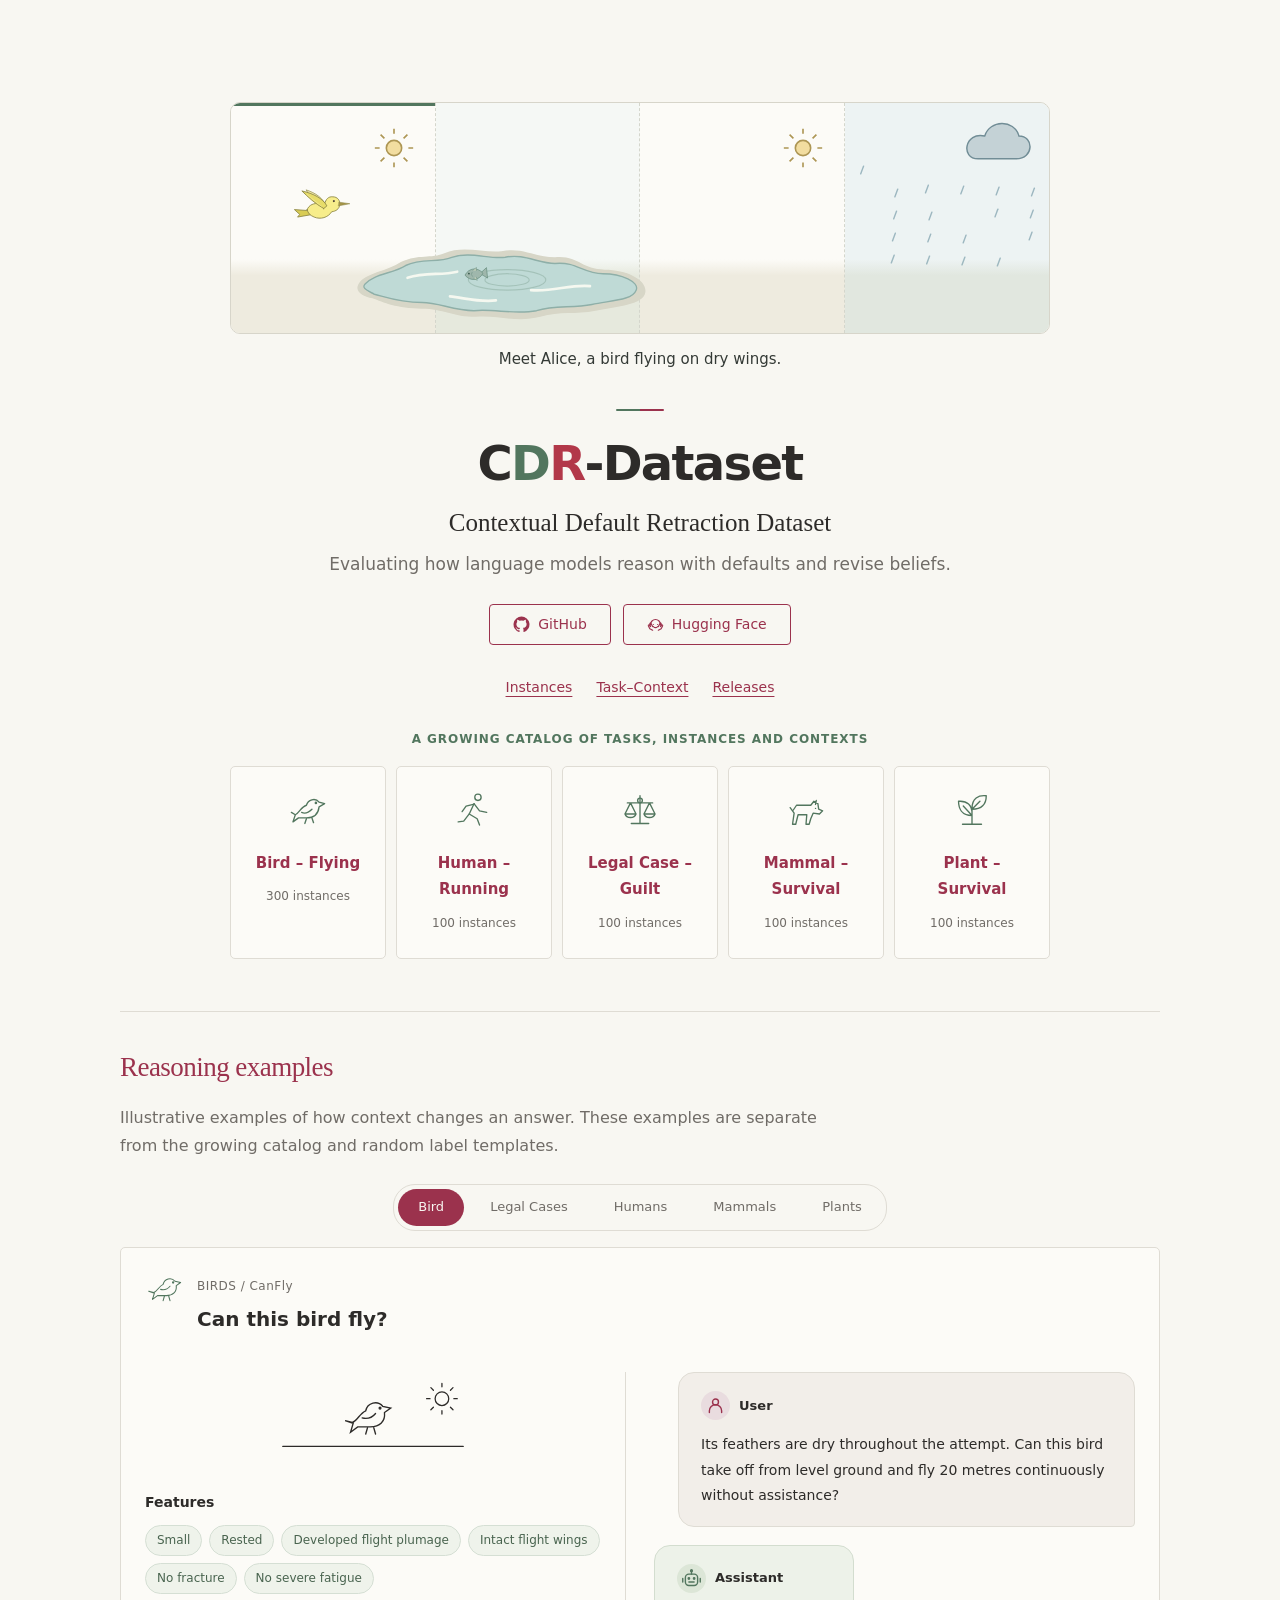
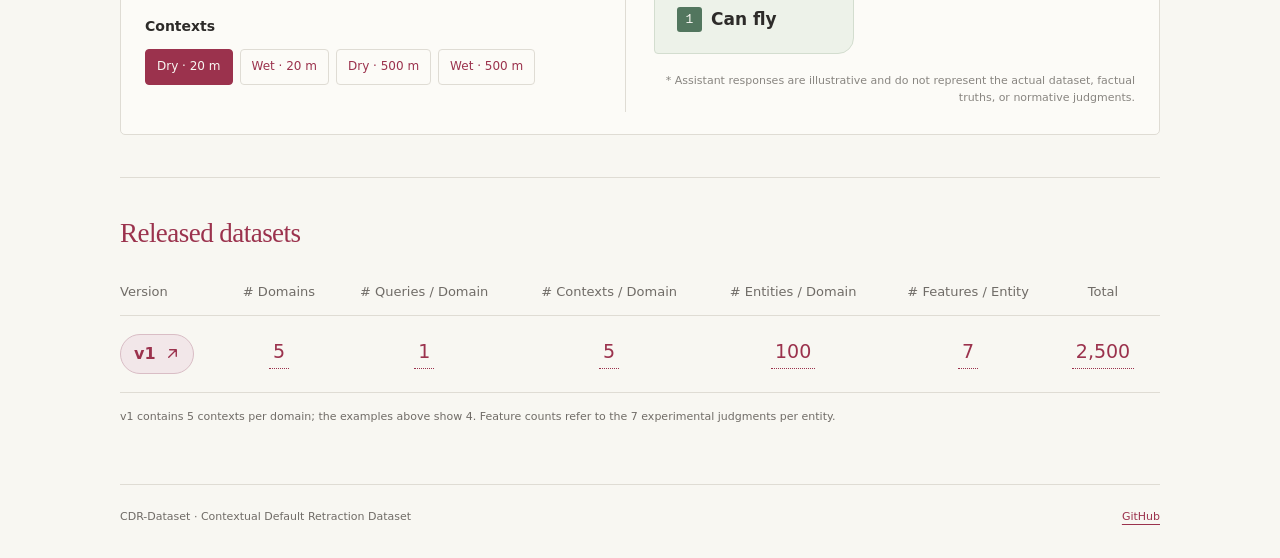
==== commit 6d466779: "update" ====
--- a/docs/index.html
+++ b/docs/index.html
@@ -19,19 +19,13 @@
       <p class="subtitle">Contextual Default Retraction Dataset</p>
       <p class="lead">Evaluating how language models reason with defaults and revise beliefs.</p>
       <div class="hero-links"><a class="button" href="https://github.com/leobumjin/CDR-Dataset"><svg class="button-icon" viewBox="0 0 24 24" fill="currentColor" aria-hidden="true"><path d="M12 .75a11.25 11.25 0 0 0-3.56 21.92c.56.1.77-.24.77-.54v-2.1c-3.13.68-3.79-1.33-3.79-1.33-.51-1.3-1.25-1.65-1.25-1.65-1.02-.7.08-.68.08-.68 1.13.08 1.72 1.16 1.72 1.16 1 1.72 2.63 1.22 3.27.93.1-.73.39-1.22.71-1.5-2.5-.28-5.13-1.25-5.13-5.56 0-1.23.44-2.23 1.16-3.02-.12-.28-.5-1.43.11-2.98 0 0 .95-.3 3.1 1.16a10.8 10.8 0 0 1 5.64 0c2.15-1.46 3.1-1.16 3.1-1.16.61 1.55.23 2.7.11 2.98.72.79 1.16 1.79 1.16 3.02 0 4.32-2.64 5.28-5.15 5.56.4.35.76 1.04.76 2.1v3.07c0 .3.2.65.78.54A11.25 11.25 0 0 0 12 .75Z"/></svg> GitHub</a><a class="button" href="https://huggingface.co/datasets/leo-bjpark/CDR-Dataset"><svg class="button-icon" viewBox="0 0 24 24" fill="none" stroke="currentColor" stroke-width="1.6" stroke-linecap="round" stroke-linejoin="round" aria-hidden="true"><path d="M5 12a7 7 0 1 1 14 0"/><path d="M9 12h.01M15 12h.01M9 15q3 3 6 0"/><path d="m8 20-4-2-2-4q-.5-1.5 1-1.5L5 15l-1-4q0-1.5 1.3-1L8 15m8 5 4-2 2-4q.5-1.5-1-1.5L19 15l1-4q0-1.5-1.3-1L16 15"/></svg> Hugging Face</a></div>
-      <p class="latest-version">Latest version: <a id="latest-version-link" href="https://huggingface.co/datasets/leo-bjpark/CDR-Dataset/tree/main/v1">v1</a></p>
-      <div class="category-overview" aria-label="Latest version categories">
-      <ul id="latest-categories" class="category-cards">
-        <li class="category-card"><svg class="category-icon" viewBox="0 0 48 48" aria-hidden="true"><use href="assets/project-overview/icons.svg#bird"></use></svg><strong>Birds</strong><span>Can this bird fly?</span></li>
-        <li class="category-card"><svg class="category-icon" viewBox="0 0 48 48" aria-hidden="true"><use href="assets/project-overview/icons.svg#legal"></use></svg><strong>Legal Cases</strong><span>Is this person guilty?</span></li>
-        <li class="category-card"><svg class="category-icon" viewBox="0 0 48 48" aria-hidden="true"><use href="assets/project-overview/icons.svg#human"></use></svg><strong>Humans</strong><span>Can this person run?</span></li>
-        <li class="category-card"><svg class="category-icon" viewBox="0 0 48 48" aria-hidden="true"><use href="assets/project-overview/icons.svg#mammal"></use></svg><strong>Mammals</strong><span>Can this mammal survive?</span></li>
-        <li class="category-card"><svg class="category-icon" viewBox="0 0 48 48" aria-hidden="true"><use href="assets/project-overview/icons.svg#plant"></use></svg><strong>Plants</strong><span>Can this plant survive?</span></li>
-      </ul></div>
+      <nav class="catalog-nav" aria-label="Dataset navigation"><a href="instances/">Instances</a><a href="task-context/">Task–Context</a><a href="#statistics">Releases</a></nav>
+      <p class="catalog-kicker">A growing catalog of tasks, instances and contexts</p>
+      <ul id="catalog-combinations" class="category-cards" aria-label="Class and task combinations"></ul>
     </div>
     <section id="examples" aria-labelledby="examples-title">
-      <h2 id="examples-title">Interactive Dataset Examples</h2>
-      <p class="examples-intro">Explore how context changes the answer while the entity’s features stay fixed.</p>
+      <h2 id="examples-title">Reasoning examples</h2>
+      <p class="examples-intro">Illustrative examples of how context changes an answer. These examples are separate from the growing catalog and random label templates.</p>
       <div class="example-domain-tabs" role="tablist" aria-label="Example domain">
         <button type="button" id="tab-bird" role="tab" aria-selected="true" aria-controls="bird-example" tabindex="0">Bird</button>
         <button type="button" id="tab-guilty" role="tab" aria-selected="false" aria-controls="guilty-example" tabindex="-1">Legal Cases</button>
@@ -153,7 +147,7 @@
 
     </section>
     <section id="statistics" aria-labelledby="statistics-title">
-      <h2 id="statistics-title">Dataset Statistics</h2>
+      <h2 id="statistics-title">Released datasets</h2>
       <div class="resource-table-wrap dataset-summary">
         <table class="resource-table">
           <caption class="sr-only">Version 1 dataset structure</caption>
@@ -168,11 +162,11 @@
   <footer><span>CDR-Dataset · Contextual Default Retraction Dataset</span><a href="https://github.com/leobumjin/CDR-Dataset">GitHub</a></footer>
   <script src="assets/dataset-examples/examples.js" defer></script>
   <script src="assets/project-overview/statistics.js" defer></script>
-  <script src="assets/project-overview/overview.js" defer></script>
+  <script src="assets/catalog-explorer.js" defer></script>
   <script src="assets/bird-animation/animation.js?v=alice-captions-2" defer></script>
   <script>
 
-    const domainTabs = Array.from(document.querySelectorAll('[role="tab"][aria-controls]'));
+    const domainTabs = Array.from(document.querySelectorAll('.example-domain-tabs [role="tab"][aria-controls]'));
     function selectExampleDomain(tab, focus = false) {
       domainTabs.forEach(item => {
         const selected = item === tab;
--- a/docs/styles.css
+++ b/docs/styles.css
@@ -374,3 +374,141 @@
 
 .hero-links .button { color: var(--accent); border-color: var(--accent); background: transparent; }
 .hero-links .button:hover { color: var(--accent-hover); border-color: var(--accent-hover); background: var(--accent-soft); opacity: 1; }
+
+/* Incremental catalog explorer. */
+.catalog-nav { display: flex; justify-content: center; flex-wrap: wrap; gap: 24px; margin: 30px 0; font-size: 14px; }
+.catalog-kicker { color: var(--secondary); font-size: 12px; font-weight: 650; letter-spacing: .08em; text-transform: uppercase; }
+#catalog-combinations .category-card { padding: 0; }
+#catalog-combinations .category-card a { display: flex; height: 100%; flex-direction: column; align-items: center; gap: 10px; padding: 24px 12px; text-decoration: none; }
+#catalog-combinations .category-card:hover { border-color: var(--secondary); }
+#catalog-combinations .category-card strong { font-size: 15px; }
+.catalog-section-head { display: flex; justify-content: space-between; align-items: end; gap: 32px; }
+.catalog-section-head > p { max-width: 440px; color: var(--muted); font-size: 15px; }
+.catalog-counts { display: grid; grid-template-columns: repeat(4, 1fr); border: 1px solid var(--line); border-radius: 6px; margin: 12px 0 28px; background: var(--panel); }
+.catalog-counts > div { display: flex; flex-direction: column; padding: 20px; text-align: center; }
+.catalog-counts > div + div { border-left: 1px solid var(--line); }
+.catalog-counts strong { color: var(--secondary); font-size: 28px; line-height: 1.3; }
+.catalog-counts span, .catalog-entry-meta, .catalog-result-count { color: var(--muted); font-size: 13px; }
+.catalog-controls { display: grid; grid-template-columns: 1fr 2fr; gap: 18px; margin-bottom: 24px; }
+.catalog-controls label { display: flex; flex-direction: column; gap: 6px; font-size: 13px; color: var(--muted); }
+.catalog-controls select, .catalog-controls input { width: 100%; min-width: 0; font: inherit; font-size: 15px; padding: 10px 12px; border: 1px solid var(--line); border-radius: 4px; background: var(--panel); color: var(--ink); }
+.catalog-controls :focus-visible { outline: 2px solid var(--secondary); outline-offset: 3px; }
+.catalog-instance-grid { display: grid; grid-template-columns: repeat(3, minmax(0, 1fr)); gap: 12px; }
+.catalog-entry-grid { display: grid; grid-template-columns: repeat(2, minmax(0, 1fr)); gap: 16px; }
+.catalog-entry { border: 1px solid var(--line); border-radius: 5px; background: var(--panel); padding: 20px; overflow-wrap: anywhere; font-size: 14px; }
+.catalog-entry h3 { font-size: 17px; margin: 4px 0 10px; }
+.catalog-entry p:last-child { margin-bottom: 0; }
+.catalog-entry-id { font: 11px/1.6 ui-monospace, monospace; color: var(--secondary); margin-bottom: 5px; }
+.catalog-text-button { padding: 0; background: none; border: none; color: var(--accent); text-decoration: underline; text-underline-offset: 4px; }
+.catalog-pagination { display: flex; justify-content: center; align-items: center; gap: 16px; margin-top: 24px; font-size: 13px; }
+.catalog-pagination button { padding: 5px 14px; }
+.catalog-pagination button:disabled { opacity: .35; cursor: default; }
+.catalog-feature-definitions { margin-bottom: 20px; padding: 12px 18px; border: 1px solid var(--line); border-radius: 4px; font-size: 14px; }
+.catalog-feature-definitions summary { cursor: pointer; color: var(--secondary); }
+.catalog-feature-definitions dt, .catalog-scope dt { margin-top: 14px; font-weight: 600; }
+.catalog-feature-definitions dd, .catalog-scope dd { margin-left: 0; color: var(--muted); font-size: 13px; }
+@media (max-width: 680px) {
+  .catalog-section-head { display: block; }
+  .catalog-controls, .catalog-entry-grid { grid-template-columns: 1fr; }
+  .catalog-instance-grid { grid-template-columns: repeat(2, minmax(0, 1fr)); }
+  .catalog-counts > div { padding: 14px 5px; }
+  .catalog-counts strong { font-size: 23px; }
+  .catalog-counts span { font-size: 11px; }
+}
+@media (max-width: 400px) { .catalog-instance-grid { grid-template-columns: 1fr; } }
+
+#catalog-combinations .category-card a > span { color: var(--muted); font-size: 12px; }
+
+.catalog-page-links { display: flex; gap: 24px; margin: 20px 0 28px; font-size: 15px; }
+.catalog-page-heading { padding: 58px 0 30px; max-width: 760px; }
+.catalog-page-heading > p:last-child { color: var(--muted); margin: 16px 0 0; }
+.catalog-browser { padding-top: 26px; }
+.catalog-controls-three { grid-template-columns: 1fr 1fr 2fr; }
+.page-nav a[aria-current="page"] { color: var(--accent); text-decoration: underline; }
+@media (max-width: 680px) { .catalog-controls-three { grid-template-columns: 1fr; } .catalog-page-heading { padding-top: 36px; } }
+
+/* Instance list, feature definitions and aligned label values. */
+.instance-workspace { display: grid; grid-template-columns: minmax(220px, 30%) minmax(0, 1fr); border: 1px solid var(--line); border-radius: 6px; background: var(--panel); overflow: hidden; }
+.instance-sidebar { min-width: 0; border-right: 1px solid var(--line); }
+.instance-column-title { padding: 16px 18px; margin: 0; font: 600 14px/1.5 system-ui, sans-serif; color: var(--muted); border-bottom: 1px solid var(--line); }
+.instance-list { list-style: none; margin: 0; padding: 0; max-height: 720px; overflow-y: auto; }
+.instance-list li + li { border-top: 1px solid var(--line); }
+.instance-list-button { display: flex; flex-direction: column; gap: 5px; width: 100%; text-align: left; border: 0; border-radius: 0; background: transparent; color: var(--ink); padding: 14px 18px; font-size: 14px; }
+.instance-list-button[aria-pressed="true"] { background: var(--accent-soft); box-shadow: inset 3px 0 var(--accent); color: var(--accent); }
+.instance-list-button:hover { background: var(--accent-soft); opacity: 1; }
+.instance-list-button:focus-visible { outline-offset: -4px; }
+.instance-detail { padding: 16px 20px; min-width: 0; }
+.instance-detail-title { color: var(--ink); font: 600 18px/1.4 system-ui, sans-serif; margin: 0; }
+.instance-feature-table { width: 100%; table-layout: fixed; border-collapse: collapse; margin-top: 10px; }
+.instance-feature-table thead th { color: var(--muted); font-size: 12px; padding: 6px 0; text-align: left; border-bottom: 1px solid var(--line); }
+.instance-feature-table thead th:last-child { width: 70px; text-align: center; }
+.instance-feature-table tbody th { text-align: left; font-weight: 400; padding: 7px 12px 7px 0; }
+.instance-feature-table tbody tr { border-bottom: 1px solid var(--line); }
+.instance-feature-table tbody tr:last-child { border-bottom: 0; }
+.instance-feature-table td { text-align: center; border-left: 1px solid var(--line); font: 500 15px/1.4 ui-monospace, monospace; }
+.instance-feature-name, .instance-feature-description, .instance-feature-table .catalog-entry-id { display: block; overflow-wrap: anywhere; }
+.instance-feature-name { font-size: 14px; font-weight: 600; margin-bottom: 3px; }
+.instance-feature-description { font-size: 12px; color: var(--muted); margin-top: 7px; }
+.instance-label-na { color: var(--muted); }
+.instance-label-value { color: var(--secondary); }
+@media (max-width: 680px) {
+  .instance-workspace { grid-template-columns: 1fr; }
+  .instance-sidebar { border-right: 0; border-bottom: 1px solid var(--line); }
+  .instance-list { max-height: 260px; }
+  .instance-detail { padding: 18px; }
+  .instance-feature-table thead th:last-child { width: 80px; }
+}
+
+/* Class icon filters and list-local search. */
+.instance-toolbar { display: flex; justify-content: space-between; align-items: end; gap: 24px; margin-bottom: 22px; }
+.instance-class-buttons { display: flex; flex-wrap: wrap; gap: 8px; }
+.instance-class-button { display: flex; flex-direction: column; align-items: center; justify-content: center; gap: 6px; min-width: 76px; padding: 10px 12px; background: var(--panel); color: var(--muted); border: 1px solid var(--line); border-radius: 5px; font-size: 12px; }
+.instance-class-button svg { width: 29px; height: 29px; fill: none; stroke: currentColor; stroke-width: 1.7; stroke-linecap: round; stroke-linejoin: round; }
+.instance-class-button[aria-pressed="true"] { color: var(--accent); border-color: var(--accent); background: var(--accent-soft); }
+.instance-class-button:hover { color: var(--accent); opacity: 1; }
+.instance-source-control, .instance-search { display: flex; flex-direction: column; gap: 6px; color: var(--muted); font-size: 12px; }
+.instance-source-control select, .instance-search input { min-width: 0; padding: 9px 10px; border: 1px solid var(--line); border-radius: 4px; font: inherit; font-size: 14px; color: var(--ink); background: var(--panel); }
+.instance-list-heading { padding: 16px; border-bottom: 1px solid var(--line); }
+.instance-list-heading .instance-column-title { padding: 0; border: 0; margin: 0 0 12px; }
+.instance-search input { width: 100%; }
+.instance-search input:focus-visible, .instance-source-control select:focus-visible { outline: 2px solid var(--secondary); outline-offset: 2px; }
+@media (max-width: 680px) { .instance-toolbar { align-items: stretch; flex-direction: column; gap: 16px; } .instance-class-button { min-width: 65px; flex: 1; padding: 9px; } }
+
+.sr-only { position: absolute; width: 1px; height: 1px; padding: 0; margin: -1px; overflow: hidden; clip-path: inset(50%); white-space: nowrap; border: 0; }
+.instance-detail-heading { display: flex; align-items: baseline; flex-wrap: wrap; gap: 6px 12px; margin-bottom: 3px; }
+.instance-detail-heading .catalog-entry-id { margin: 0; }
+.instance-detail > .catalog-entry-meta { font-size: 11px; margin: 0; }
+ .instance-feature-info { position: relative; display: inline-block; max-width: 100%; }
+.instance-feature-trigger { font-size: 13px; font-weight: 500; line-height: 1.5; overflow-wrap: anywhere; cursor: help; text-decoration: underline dotted var(--line); text-underline-offset: 4px; }
+.instance-feature-trigger:focus-visible { outline: 2px solid var(--secondary); outline-offset: 3px; }
+.instance-feature-tooltip { position: absolute; z-index: 5; left: 0; bottom: calc(100% + 8px); width: min(320px, 65vw); padding: 10px 12px; border: 1px solid var(--line); border-radius: 4px; background: var(--paper); color: var(--ink); box-shadow: 0 3px 12px #2d2b2914; visibility: hidden; opacity: 0; font-weight: 400; }
+.instance-feature-tooltip::after { content: ""; position: absolute; top: 100%; left: 0; width: 100%; height: 10px; }
+.instance-feature-info:not(.tooltip-dismissed):hover .instance-feature-tooltip,
+.instance-feature-info:not(.tooltip-dismissed):focus-within .instance-feature-tooltip { visibility: visible; opacity: 1; }
+.instance-feature-tooltip .instance-feature-description { margin: 4px 0 0; font-weight: 400; }
+
+/* Task/context sample judgments. */
+.task-context-controls { display: grid; grid-template-columns: 1fr 1fr 1.5fr 1.3fr; gap: 16px; }
+.task-context-controls label, .judgment-list-toolbar label { display: flex; flex-direction: column; gap: 6px; color: var(--muted); font-size: 12px; }
+.task-context-controls select, .judgment-list-toolbar input, .judgment-list-toolbar select { min-width: 0; width: 100%; padding: 9px 10px; border: 1px solid var(--line); border-radius: 4px; background: var(--panel); color: var(--ink); font: inherit; font-size: 14px; }
+.judgment-definition { margin: 24px 0 10px; padding: 16px 20px; border-left: 3px solid var(--secondary); background: var(--panel); }
+.judgment-definition h2 { font: 600 16px/1.4 system-ui, sans-serif; color: var(--ink); margin-bottom: 8px; }
+.judgment-definition p { font-size: 13px; margin: 0; color: var(--muted); }
+.judgment-list-toolbar { display: grid; grid-template-columns: 2fr 1fr; gap: 16px; margin: 24px 0 14px; }
+.judgment-samples { display: grid; grid-template-columns: repeat(4, minmax(0, 1fr)); gap: 10px; }
+.judgment-sample { position: relative; display: flex; flex-direction: column; gap: 4px; padding: 12px; border: 1px solid var(--line); border-radius: 4px; background: var(--panel); text-decoration: none; color: var(--ink); }
+.judgment-sample:hover { border-color: var(--secondary); color: var(--ink); text-decoration: none; }
+.judgment-sample-name { font-size: 13px; overflow-wrap: anywhere; padding-right: 42px; }
+.judgment-value { position: absolute; right: 10px; top: 12px; font: 600 11px/1.6 ui-monospace, monospace; }
+.judgment-true .judgment-value { color: var(--secondary); }
+.judgment-false .judgment-value { color: var(--accent); }
+.judgment-ambiguous .judgment-value { color: #87651b; }
+.judgment-NA .judgment-value { color: var(--muted); }
+.sample-tooltip { position: fixed; z-index: 20; width: min(330px, calc(100vw - 16px)); max-height: calc(100vh - 16px); overflow-y: auto; padding: 16px; border: 1px solid var(--line); border-radius: 5px; background: var(--paper); box-shadow: 0 5px 20px #2d2b2920; font-size: 13px; }
+.sample-tooltip[hidden] { display: none; }
+.sample-tooltip > .catalog-entry-id { margin-top: 4px; }
+.sample-tooltip-features { display: grid; grid-template-columns: minmax(0, 1fr) auto; gap: 6px 12px; margin: 12px 0; }
+.sample-tooltip-features dt { overflow-wrap: anywhere; }
+.sample-tooltip-features dd { margin: 0; color: var(--secondary); font: 500 13px/1.6 ui-monospace, monospace; }
+@media (max-width: 800px) { .task-context-controls { grid-template-columns: 1fr 1fr; } .judgment-samples { grid-template-columns: repeat(3, minmax(0, 1fr)); } }
+@media (max-width: 520px) { .task-context-controls, .judgment-list-toolbar { grid-template-columns: 1fr; } .judgment-samples { grid-template-columns: repeat(2, minmax(0, 1fr)); } }
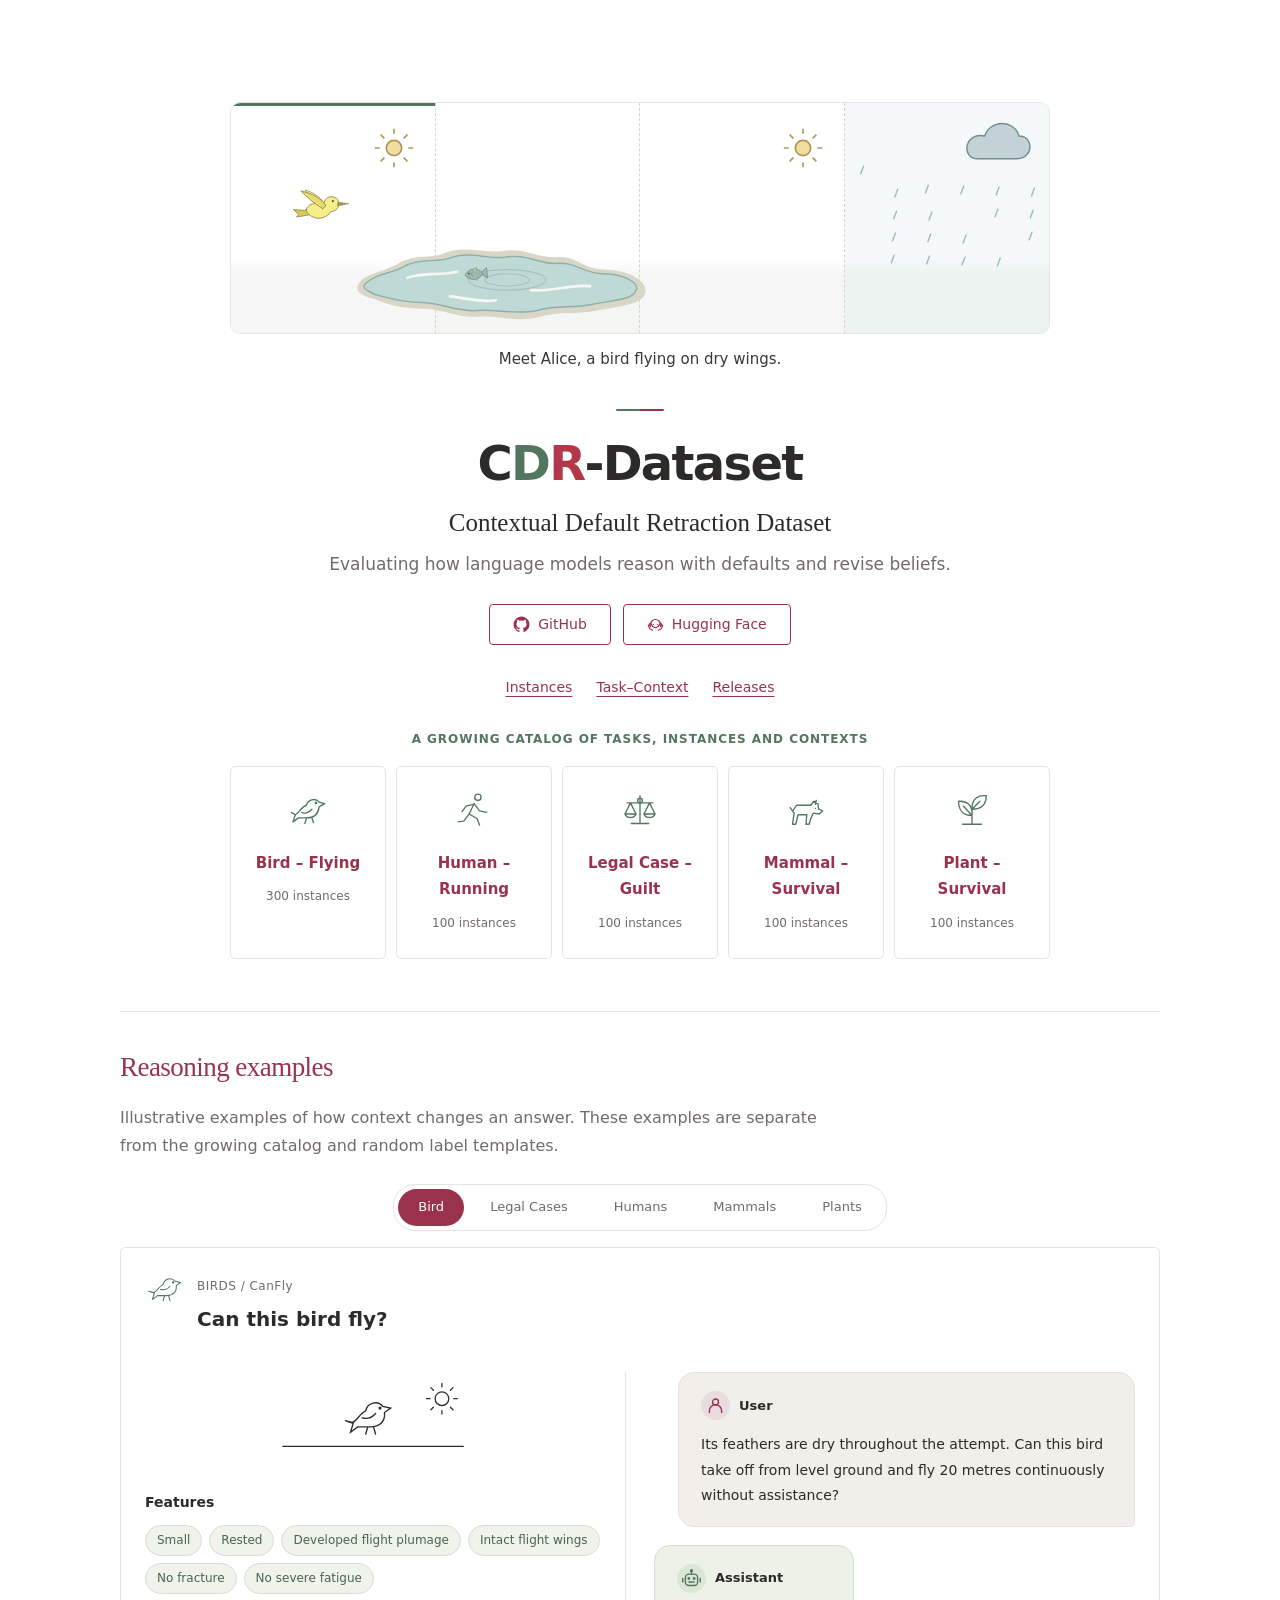
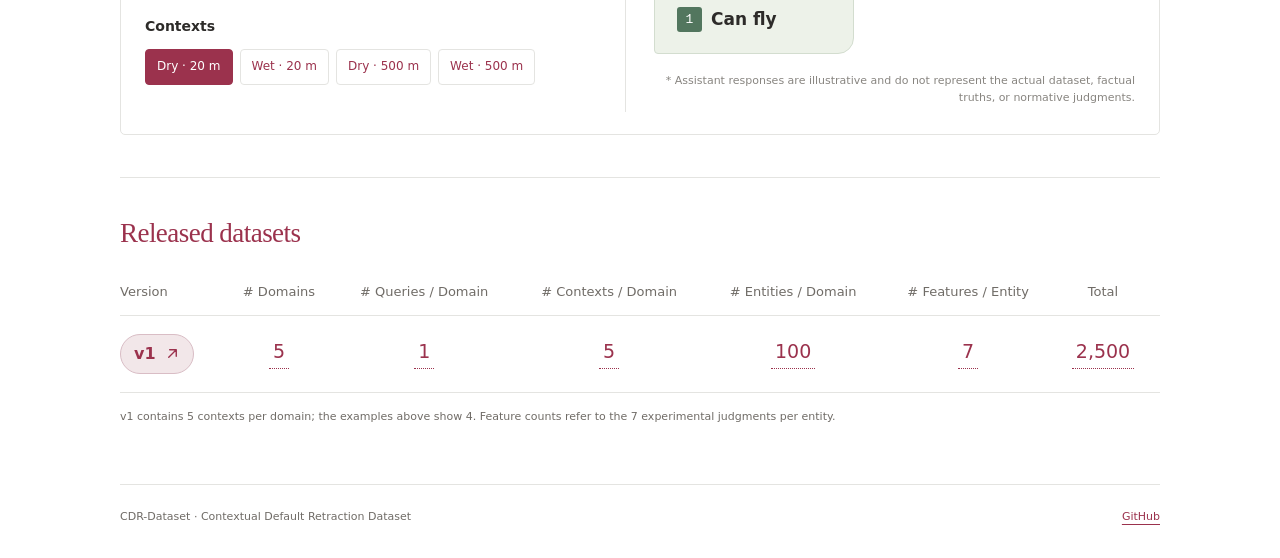
==== commit da4dc227: "update" ====
--- a/docs/index.html
+++ b/docs/index.html
@@ -6,8 +6,8 @@
   <meta name="description" content="CDR-Dataset: Contextual Default Retraction Dataset. Evaluating contextual default reasoning and belief retraction in language models.">
   <meta name="theme-color" content="#9b324d">
   <title>CDR-Dataset · Contextual Default Retraction Dataset</title>
-  <link rel="stylesheet" href="styles.css">
-  <link rel="stylesheet" href="assets/bird-animation/animation.css?v=alice-lemon-4">
+  <link rel="stylesheet" href="styles.css?v=white-2">
+  <link rel="stylesheet" href="assets/bird-animation/animation.css?v=alice-white-5">
 </head>
 <body>
   <a class="skip-link" href="#main">Skip to content</a>
--- a/docs/styles.css
+++ b/docs/styles.css
@@ -1,10 +1,10 @@
 :root {
   color-scheme: light;
-  --paper: #f8f7f2;
+  --paper: #ffffff;
   --ink: #2d2b29;
   --muted: #706c67;
-  --line: #dfdcd4;
-  --panel: #fcfbf7;
+  --line: #e4e4e1;
+  --panel: #ffffff;
   --accent: #9b324d;
   --accent-hover: #7d253c;
   --accent-soft: #f2e7e9;
--- a/docs/assets/bird-animation/animation.css
+++ b/docs/assets/bird-animation/animation.css
@@ -1,13 +1,13 @@
 /* All selectors belong to this standalone component. */
 .bird-demo-section { margin: 30px 0 40px; padding: 0; border: 0; text-align: left; }
-.bird-demo-section .bird-demo-card { border: 0; border-radius: 10px; background: #f8f7f1; padding: 0; }
-.bird-demo-section .bird-landscape-viewport { overflow-x: auto; border: 1px solid #d7d5ca; border-radius: 10px; }
+.bird-demo-section .bird-demo-card { border: 0; border-radius: 10px; background: #ffffff; padding: 0; }
+.bird-demo-section .bird-landscape-viewport { overflow-x: auto; border: 1px solid #e4e4e1; border-radius: 10px; }
 .bird-demo-section .bird-landscape { isolation: isolate; position: relative; min-width: 560px; height: 230px; overflow: hidden; }
 .bird-demo-section .bird-zones { position: relative; z-index: 0; display: grid; grid-template-columns: repeat(4, 1fr); height: 100%; }
-.bird-demo-section .bird-zone { position: relative; display: flex; flex-direction: column; align-items: flex-start; width: 100%; border: 0; border-right: 1px dashed #d4d6cc; border-radius: 0; margin: 0; padding: 14px 12px; background: linear-gradient(to bottom, var(--zone-sky, #fcfbf7) 0 68%, var(--zone-ground, #eeebdf) 75% 100%); color: #142c29; text-align: left; overflow: hidden; opacity: 1; cursor: default; }
+.bird-demo-section .bird-zone { position: relative; display: flex; flex-direction: column; align-items: flex-start; width: 100%; border: 0; border-right: 1px dashed #d4d6cc; border-radius: 0; margin: 0; padding: 14px 12px; background: linear-gradient(to bottom, var(--zone-sky, #ffffff) 0 68%, var(--zone-ground, #f5f6f5) 75% 100%); color: #142c29; text-align: left; overflow: hidden; opacity: 1; cursor: default; }
 .bird-demo-section .bird-zone:last-child { border-right: 0; }
-.bird-demo-section .zone-puddle { --zone-sky: #f5f8f5; --zone-ground: #e6e9dd; overflow: visible; z-index: 2; }
-.bird-demo-section .zone-rain { --zone-sky: #edf3f3; --zone-ground: #e1e7df; }
+.bird-demo-section .zone-puddle { --zone-sky: #ffffff; --zone-ground: #f3f6f3; overflow: visible; z-index: 2; }
+.bird-demo-section .zone-rain { --zone-sky: #f4f8f9; --zone-ground: #edf3f1; }
 .bird-demo-section .bird-zone[data-active="true"] { box-shadow: inset 0 3px var(--secondary, #52765e); }
 .bird-demo-section .zone-puddle[data-active="true"], .bird-demo-section .zone-rain[data-active="true"] { box-shadow: inset 0 3px var(--accent, #9b324d); }
 .bird-demo-section .zone-sun { position: absolute; width: 46px; height: 46px; top: 22px; right: 18px; fill: #f2dda0; stroke: #ad9654; stroke-width: 1.7; }
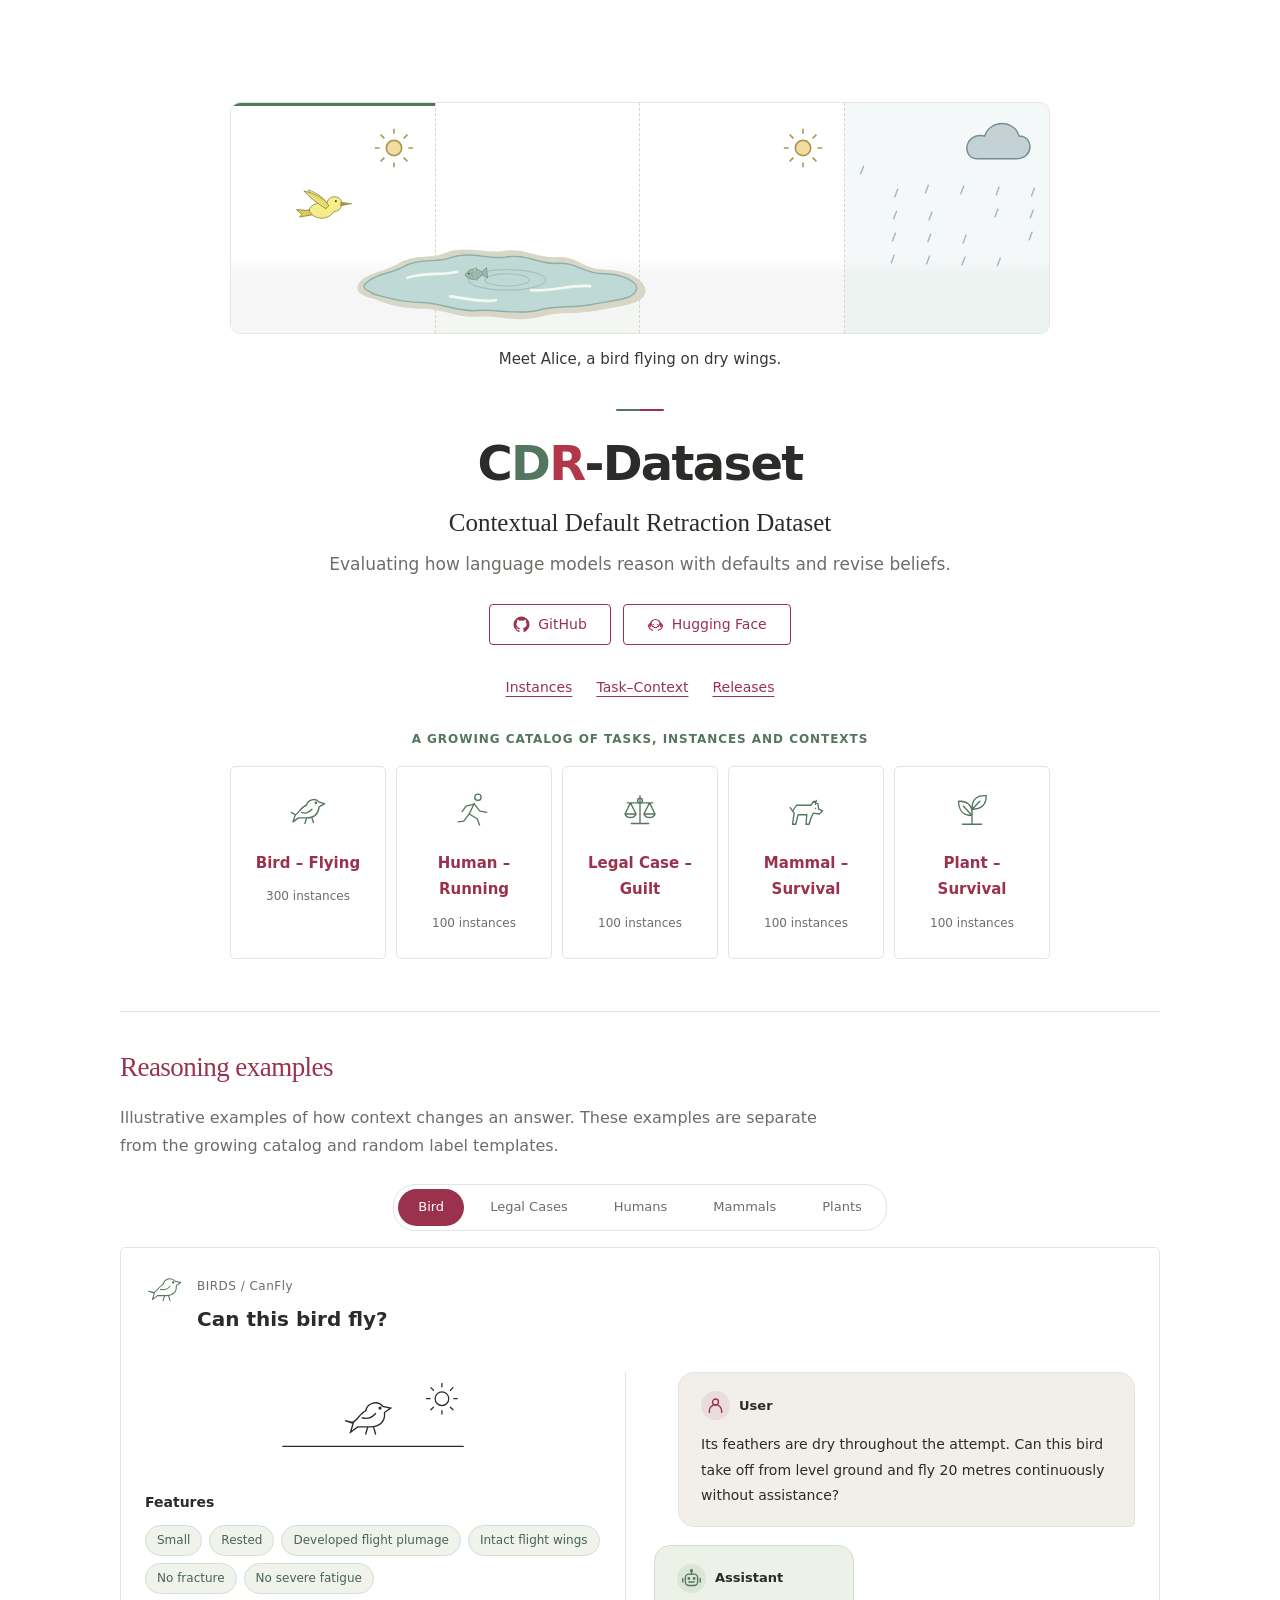
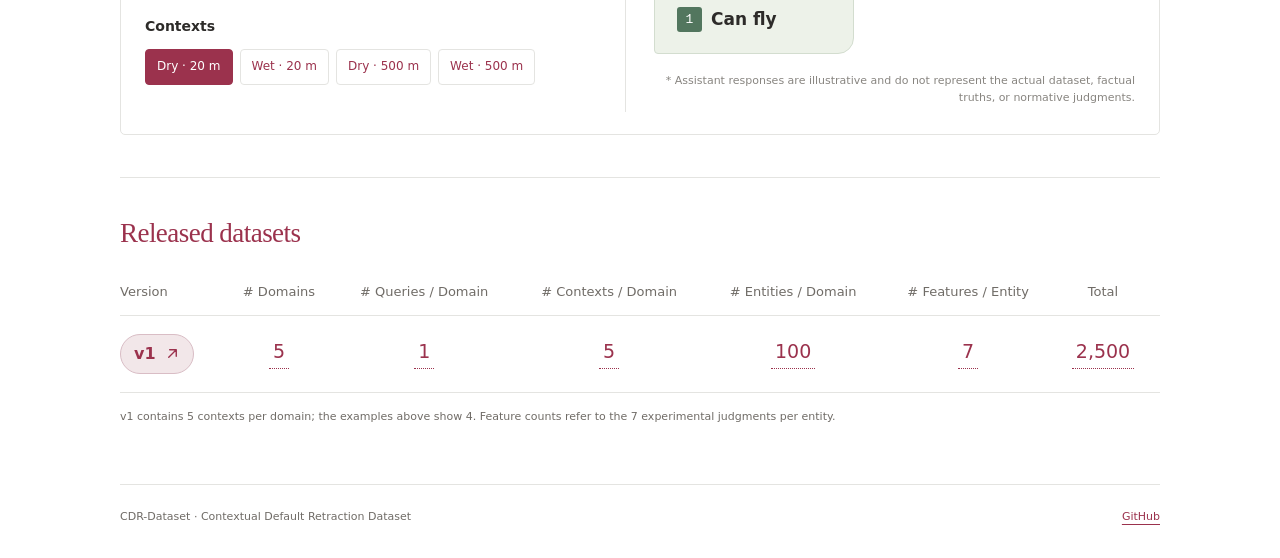
==== commit 6479329e: "update" ====
--- a/docs/index.html
+++ b/docs/index.html
@@ -6,7 +6,7 @@
   <meta name="description" content="CDR-Dataset: Contextual Default Retraction Dataset. Evaluating contextual default reasoning and belief retraction in language models.">
   <meta name="theme-color" content="#9b324d">
   <title>CDR-Dataset · Contextual Default Retraction Dataset</title>
-  <link rel="stylesheet" href="styles.css?v=white-2">
+  <link rel="stylesheet" href="styles.css?v=white-3">
   <link rel="stylesheet" href="assets/bird-animation/animation.css?v=alice-white-5">
 </head>
 <body>
--- a/docs/styles.css
+++ b/docs/styles.css
@@ -80,7 +80,7 @@
 .resource-table th { font-weight: 500; }
 .resource-table thead { color: var(--muted); font-size: 12px; }
 .resource-table a { overflow-wrap: anywhere; }
-pre { overflow-x: auto; background: #eeeee6; border: 1px solid var(--line); border-radius: 4px; padding: 20px; margin: 20px 0; font: 12px/1.8 ui-monospace, SFMono-Regular, Consolas, monospace; }
+pre { overflow-x: auto; background: #ffffff; border: 1px solid var(--line); border-radius: 4px; padding: 20px; margin: 20px 0; font: 12px/1.8 ui-monospace, SFMono-Regular, Consolas, monospace; }
 code { font-family: ui-monospace, SFMono-Regular, Consolas, monospace; font-size: .88em; }
 pre code { font-size: inherit; }
 .sample-record { max-height: 380px; }
@@ -276,7 +276,7 @@
 /* Fixed tooltip floats above the table without affecting its layout. */
 .dataset-summary .resource-table thead th { font-size: 13px; }
 .dataset-summary .resource-table tbody th, .dataset-summary .stat-example-button { font-size: 19px; }
-.statistic-tooltip { position: fixed; z-index: 100; width: max-content; max-width: min(390px, calc(100vw - 24px)); padding: 16px 18px; border: 1px solid #d7c5ca; border-radius: 9px; background: #fffdf9; box-shadow: 0 8px 28px #2d2b291a; pointer-events: auto; }
+.statistic-tooltip { position: fixed; z-index: 100; width: max-content; max-width: min(390px, calc(100vw - 24px)); padding: 16px 18px; border: 1px solid #d7c5ca; border-radius: 9px; background: #ffffff; box-shadow: 0 8px 28px #2d2b291a; pointer-events: auto; }
 .statistic-tooltip strong { display: block; color: var(--accent); font-size: 14px; font-weight: 600; }
 .statistic-tooltip p { white-space: pre-line; color: var(--ink); font-size: 14px; line-height: 1.75; margin: 7px 0 0; overflow-wrap: anywhere; }
 
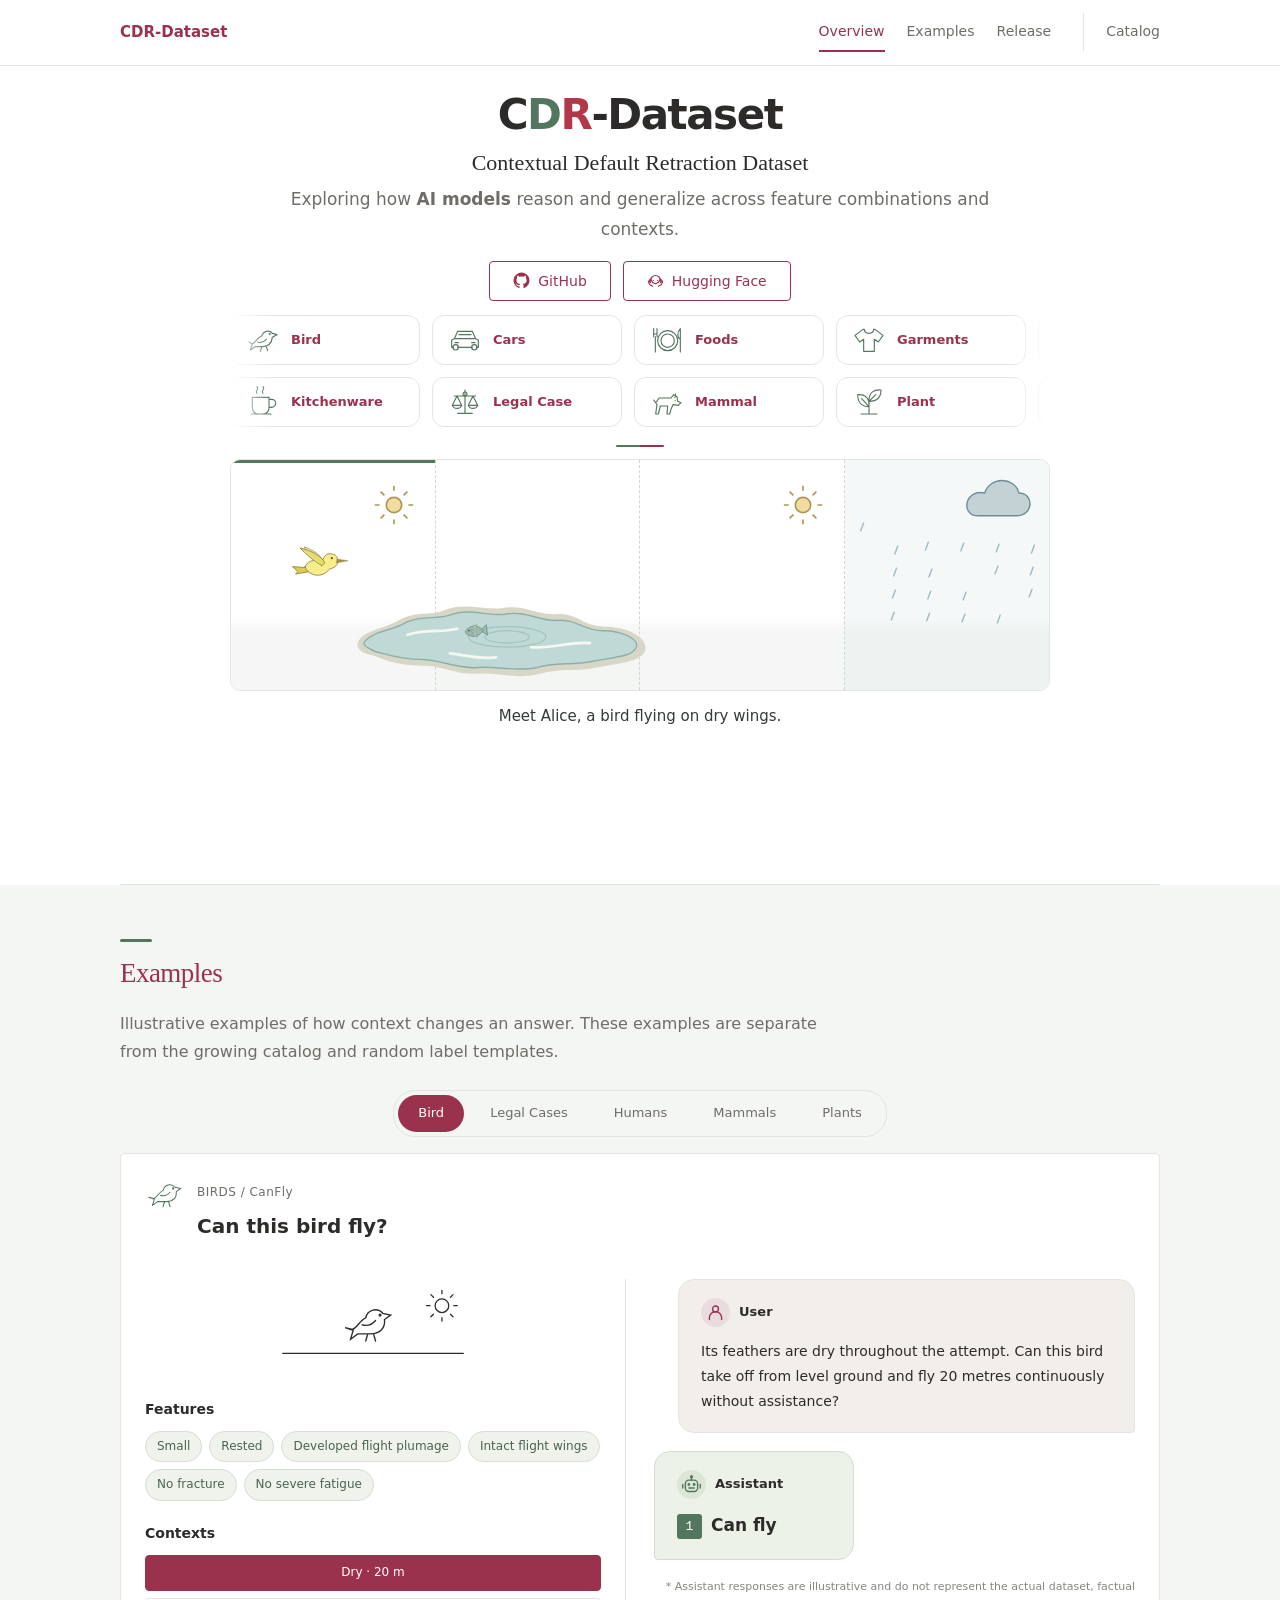
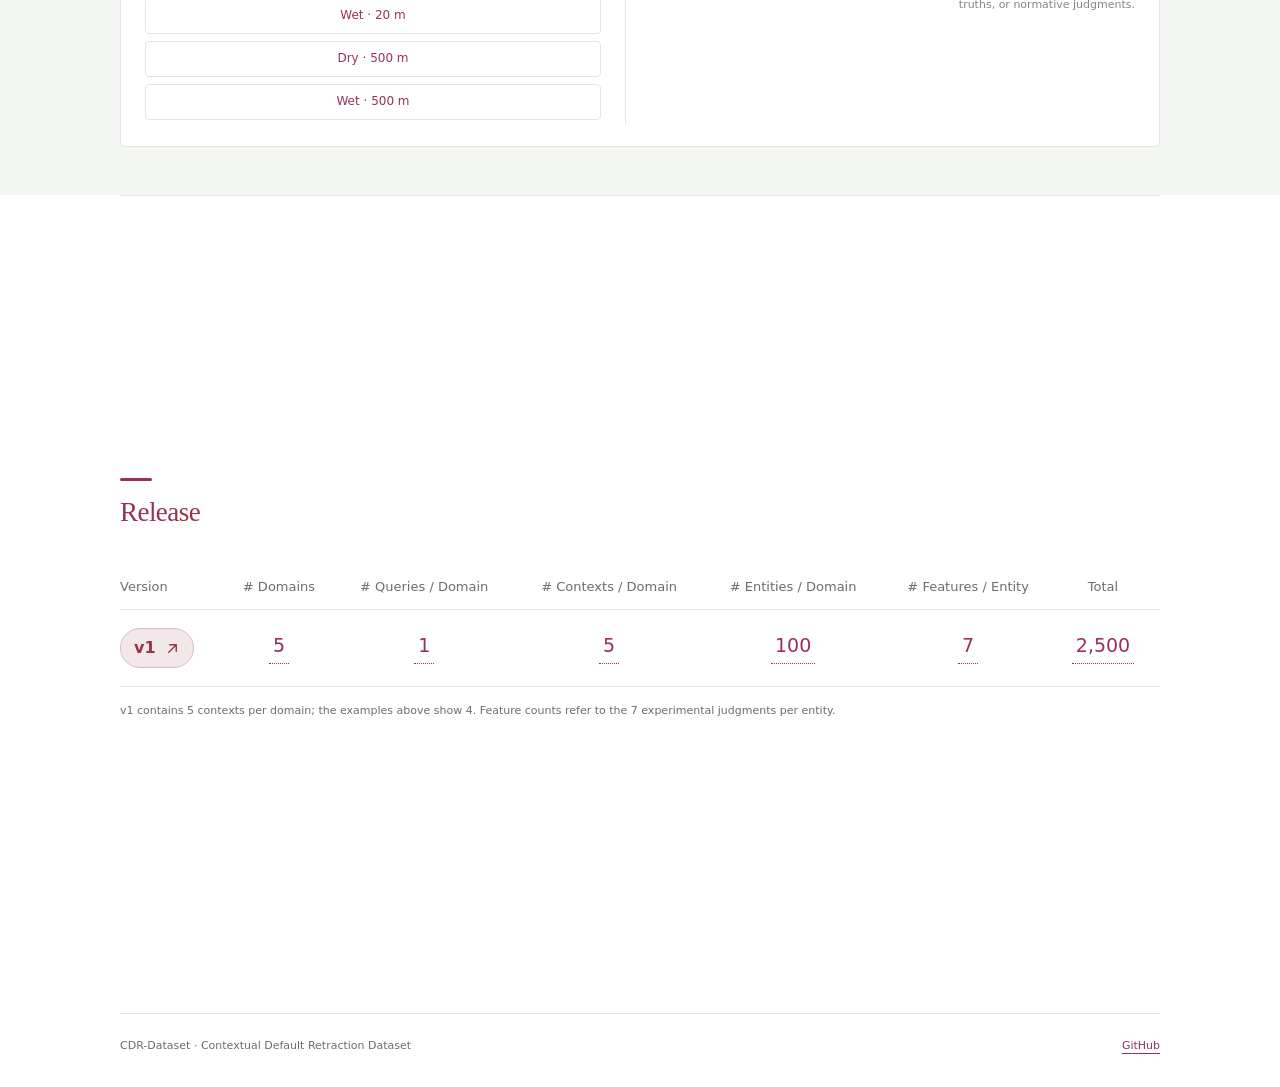
==== commit 68004980: "update" ====
--- a/docs/index.html
+++ b/docs/index.html
@@ -1,30 +1,37 @@
 <!doctype html>
-<html lang="en">
+<html lang="en" class="landing-page">
 <head>
   <meta charset="utf-8">
   <meta name="viewport" content="width=device-width, initial-scale=1">
   <meta name="description" content="CDR-Dataset: Contextual Default Retraction Dataset. Evaluating contextual default reasoning and belief retraction in language models.">
   <meta name="theme-color" content="#9b324d">
   <title>CDR-Dataset · Contextual Default Retraction Dataset</title>
-  <link rel="stylesheet" href="styles.css?v=white-3">
+  <link rel="stylesheet" href="styles.css?v=grounding-colors-8">
   <link rel="stylesheet" href="assets/bird-animation/animation.css?v=alice-white-5">
 </head>
 <body>
   <a class="skip-link" href="#main">Skip to content</a>
+  <header class="landing-header">
+    <a class="brand" href="#overview">CDR-Dataset</a>
+    <nav class="landing-nav" aria-label="Main sections">
+      <a href="#overview" aria-current="location">Overview</a>
+      <a href="#examples">Examples</a>
+      <a href="#release">Release</a>
+      <a class="landing-data-link" href="catalog/">Catalog</a>
+    </nav>
+  </header>
   <main id="main">
-    <div class="hero">
-      <div data-bird-demo><p class="source">Bird transition example · dry → wet → dry conditions.</p></div>
-      <div class="hero-divider" aria-hidden="true"></div>
+    <section id="overview" class="hero landing-section" aria-label="Overview">
       <h1>C<span class="title-d">D</span><span class="title-r">R</span>-Dataset</h1>
       <p class="subtitle">Contextual Default Retraction Dataset</p>
-      <p class="lead">Evaluating how language models reason with defaults and revise beliefs.</p>
+      <p class="lead">Exploring how <strong>AI models</strong> reason and generalize across feature combinations and contexts.</p>
       <div class="hero-links"><a class="button" href="https://github.com/leobumjin/CDR-Dataset"><svg class="button-icon" viewBox="0 0 24 24" fill="currentColor" aria-hidden="true"><path d="M12 .75a11.25 11.25 0 0 0-3.56 21.92c.56.1.77-.24.77-.54v-2.1c-3.13.68-3.79-1.33-3.79-1.33-.51-1.3-1.25-1.65-1.25-1.65-1.02-.7.08-.68.08-.68 1.13.08 1.72 1.16 1.72 1.16 1 1.72 2.63 1.22 3.27.93.1-.73.39-1.22.71-1.5-2.5-.28-5.13-1.25-5.13-5.56 0-1.23.44-2.23 1.16-3.02-.12-.28-.5-1.43.11-2.98 0 0 .95-.3 3.1 1.16a10.8 10.8 0 0 1 5.64 0c2.15-1.46 3.1-1.16 3.1-1.16.61 1.55.23 2.7.11 2.98.72.79 1.16 1.79 1.16 3.02 0 4.32-2.64 5.28-5.15 5.56.4.35.76 1.04.76 2.1v3.07c0 .3.2.65.78.54A11.25 11.25 0 0 0 12 .75Z"/></svg> GitHub</a><a class="button" href="https://huggingface.co/datasets/leo-bjpark/CDR-Dataset"><svg class="button-icon" viewBox="0 0 24 24" fill="none" stroke="currentColor" stroke-width="1.6" stroke-linecap="round" stroke-linejoin="round" aria-hidden="true"><path d="M5 12a7 7 0 1 1 14 0"/><path d="M9 12h.01M15 12h.01M9 15q3 3 6 0"/><path d="m8 20-4-2-2-4q-.5-1.5 1-1.5L5 15l-1-4q0-1.5 1.3-1L8 15m8 5 4-2 2-4q.5-1.5-1-1.5L19 15l1-4q0-1.5-1.3-1L16 15"/></svg> Hugging Face</a></div>
-      <nav class="catalog-nav" aria-label="Dataset navigation"><a href="instances/">Instances</a><a href="task-context/">Task–Context</a><a href="#statistics">Releases</a></nav>
-      <p class="catalog-kicker">A growing catalog of tasks, instances and contexts</p>
-      <ul id="catalog-combinations" class="category-cards" aria-label="Class and task combinations"></ul>
-    </div>
-    <section id="examples" aria-labelledby="examples-title">
-      <h2 id="examples-title">Reasoning examples</h2>
+      <div id="catalog-combinations" class="instance-stream" aria-label="Catalog categories"></div>
+      <div class="hero-divider" aria-hidden="true"></div>
+      <div data-bird-demo><p class="source">Bird transition example · dry → wet → dry conditions.</p></div>
+    </section>
+    <section class="landing-section" id="examples" aria-labelledby="examples-title">
+      <h2 id="examples-title">Examples</h2>
       <p class="examples-intro">Illustrative examples of how context changes an answer. These examples are separate from the growing catalog and random label templates.</p>
       <div class="example-domain-tabs" role="tablist" aria-label="Example domain">
         <button type="button" id="tab-bird" role="tab" aria-selected="true" aria-controls="bird-example" tabindex="0">Bird</button>
@@ -146,8 +153,9 @@
       </div>
 
     </section>
-    <section id="statistics" aria-labelledby="statistics-title">
-      <h2 id="statistics-title">Released datasets</h2>
+    <section id="release" class="landing-section" aria-labelledby="statistics-title">
+      <span id="statistics" class="landing-anchor" aria-hidden="true"></span>
+      <h2 id="statistics-title">Release</h2>
       <div class="resource-table-wrap dataset-summary">
         <table class="resource-table">
           <caption class="sr-only">Version 1 dataset structure</caption>
@@ -160,9 +168,10 @@
     </section>
   </main>
   <footer><span>CDR-Dataset · Contextual Default Retraction Dataset</span><a href="https://github.com/leobumjin/CDR-Dataset">GitHub</a></footer>
+  <script src="assets/landing-navigation.js" defer></script>
   <script src="assets/dataset-examples/examples.js" defer></script>
   <script src="assets/project-overview/statistics.js" defer></script>
-  <script src="assets/catalog-explorer.js" defer></script>
+  <script src="assets/catalog-explorer.js?v=feature-samples-icons-3" defer></script>
   <script src="assets/bird-animation/animation.js?v=alice-captions-2" defer></script>
   <script>
 
--- a/docs/styles.css
+++ b/docs/styles.css
@@ -512,3 +512,225 @@
 .sample-tooltip-features dd { margin: 0; color: var(--secondary); font: 500 13px/1.6 ui-monospace, monospace; }
 @media (max-width: 800px) { .task-context-controls { grid-template-columns: 1fr 1fr; } .judgment-samples { grid-template-columns: repeat(3, minmax(0, 1fr)); } }
 @media (max-width: 520px) { .task-context-controls, .judgment-list-toolbar { grid-template-columns: 1fr; } .judgment-samples { grid-template-columns: repeat(2, minmax(0, 1fr)); } }
+
+/* Two rows of catalog categories drift from left to right. */
+.instance-stream { overflow: hidden; margin: 16px 0 0; padding: 6px 0; mask-image: linear-gradient(to right, transparent, black 5%, black 95%, transparent); }
+.instance-stream-row { overflow: hidden; padding: 6px 0; }
+.instance-stream-track { display: flex; width: max-content; animation: instance-drift 40s linear infinite; }
+.instance-stream-row:nth-child(2) .instance-stream-track { animation-duration: 46s; }
+.instance-stream-group { display: flex; flex: none; gap: 12px; list-style: none; padding: 0 12px 0 0; margin: 0; }
+.instance-stream-chip { box-sizing: border-box; width: 190px; flex: none; display: flex; align-items: center; gap: 12px; padding: 14px 20px; border: 1px solid var(--line); border-radius: 12px; background: var(--panel); text-align: left; }
+.instance-stream-chip .category-icon { flex: none; width: 32px; height: 32px; margin: 0; }
+.instance-stream-label { display: flex; flex-direction: column; gap: 3px; white-space: nowrap; }
+.instance-stream-label strong { color: var(--accent); font-size: 13px; font-weight: 600; }
+@keyframes instance-drift { from { transform: translateX(-50%); } to { transform: translateX(0); } }
+@media (prefers-reduced-motion: reduce) {
+  .instance-stream { mask-image: none; }
+  .instance-stream-row { overflow-x: auto; }
+  .instance-stream-track { animation: none; }
+  .instance-stream-group[aria-hidden="true"] { display: none; }
+}
+
+/* The landing page follows three screen-sized chapters. */
+html.landing-page { scroll-padding-top: 82px; scroll-snap-type: y proximity; }
+.landing-page .landing-header { position: sticky; top: 0; z-index: 30; min-height: 66px; padding: 12px 0; background: var(--paper); }
+.landing-nav { display: flex; gap: 28px; }
+.landing-nav a { padding: 6px 0; color: var(--muted); text-decoration: none; font-size: 14px; border-bottom: 2px solid transparent; }
+.landing-nav a[aria-current="location"] { color: var(--accent); border-color: var(--accent); }
+.landing-page .landing-section { position: relative; min-height: calc(100svh - 82px); scroll-snap-align: start; scroll-margin-top: 0; padding-top: 42px; padding-bottom: 48px; }
+.landing-page #overview { border-top: 0; }
+.landing-page #release { display: flex; flex-direction: column; justify-content: center; }
+.landing-anchor { position: absolute; top: 0; }
+@media (max-width: 600px) {
+  .landing-page .landing-header { gap: 12px; }
+  .landing-nav { gap: 16px; }
+  .landing-nav a { font-size: 12px; }
+  .landing-page .landing-section { padding-top: 30px; }
+}
+@media (prefers-reduced-motion: reduce) {
+  html.landing-page { scroll-snap-type: none; }
+}
+
+/* Keep catalog navigation in the header and the overview compact. */
+.landing-nav { align-items: center; gap: 22px; }
+.landing-nav .landing-data-link { margin-left: 10px; padding-left: 22px; border-left: 1px solid var(--line); }
+.landing-page #overview { padding-top: 24px; padding-bottom: 24px; }
+.landing-page #overview h1 { font-size: clamp(32px, 4.5vw, 42px); margin-bottom: 8px; }
+.landing-page #overview .subtitle { font-size: 22px; margin-bottom: 6px; }
+.landing-page #overview .hero-links { margin-top: 16px; }
+.landing-page #overview .catalog-kicker { margin: 14px 0 0; }
+.landing-page #overview .instance-stream { margin-top: 8px; padding: 0; }
+.landing-page #overview .instance-stream-chip { padding: 8px 16px; }
+.landing-page #overview .hero-divider { margin: 12px auto; }
+.landing-page #overview .bird-demo-section { margin-top: 0; margin-bottom: 0; }
+@media (max-width: 700px) {
+  .landing-page .landing-header { flex-wrap: wrap; justify-content: center; gap: 2px 16px; padding: 8px 0; }
+  .landing-nav { justify-content: center; flex-wrap: wrap; gap: 8px 14px; }
+  .landing-nav .landing-data-link { margin-left: 0; padding-left: 14px; }
+  .landing-nav a { font-size: 12px; }
+  .landing-page #overview .lead { font-size: 15px; }
+}
+
+/* Subtle full-width backgrounds distinguish the three landing chapters. */
+.landing-page .landing-section { isolation: isolate; }
+.landing-page .landing-section::before {
+  content: "";
+  position: absolute;
+  z-index: -1;
+  inset: 0;
+  background: var(--chapter-background, #fff);
+  box-shadow: 0 0 0 100vmax var(--chapter-background, #fff);
+  clip-path: inset(0 -100vmax);
+  pointer-events: none;
+}
+.landing-page #overview { --chapter-background: #ffffff; }
+.landing-page #examples { --chapter-background: #f3f6f3; border-top-color: #dce5dc; }
+.landing-page #release { --chapter-background: #ffffff; border-top-color: var(--line); }
+.landing-page #examples > h2, .landing-page #release > h2 { padding-top: 12px; }
+.landing-page #examples > h2::before, .landing-page #release > h2::before {
+  content: "";
+  display: block;
+  width: 32px;
+  height: 3px;
+  margin-bottom: 14px;
+  border-radius: 2px;
+  background: var(--secondary);
+}
+.landing-page #release > h2::before { background: var(--accent); }
+
+/* Extend the sticky header surface across the viewport. */
+.landing-page .landing-header { isolation: isolate; }
+.landing-page .landing-header::before {
+  content: "";
+  position: absolute;
+  z-index: -1;
+  inset: 0;
+  background: var(--paper);
+  box-shadow: 0 0 0 100vmax var(--paper);
+  clip-path: inset(0 -100vmax);
+  pointer-events: none;
+}
+.landing-page .landing-header::after {
+  content: "";
+  position: absolute;
+  bottom: -1px;
+  left: 0;
+  right: 0;
+  height: 1px;
+  background: var(--line);
+  box-shadow: 0 0 0 100vmax var(--line);
+  clip-path: inset(0 -100vmax);
+  pointer-events: none;
+}
+
+body[data-catalog-view="instances"] .catalog-page-heading { max-width: none; }
+.instances-title-row { display: flex; align-items: center; justify-content: space-between; gap: 16px; flex-wrap: wrap; }
+.instances-title-row h1 { margin: 0; }
+.instances-title-row .button { white-space: nowrap; }
+
+.instances-downloads { display: flex; align-items: center; flex-wrap: wrap; gap: 10px; }
+
+.task-context-definition-entry + .task-context-definition-entry { border-top: 1px solid var(--line); margin-top: 20px; padding-top: 20px; }
+.task-context-definition-entry h2 { font-size: 18px; }
+body:has(.task-context-browser) .catalog-page-heading { max-width: none; }
+
+/* Put the dataset scope above a balanced grid of compact class filters. */
+.instance-toolbar { display: flex; flex-direction: column; align-items: stretch; gap: 12px; }
+.instance-filter-heading { display: flex; align-items: center; justify-content: space-between; gap: 16px; color: var(--muted); font-size: 12px; }
+.instance-filter-heading > span { font-weight: 600; }
+.instance-filter-heading .instance-source-control { flex-direction: row; align-items: center; gap: 10px; }
+.instance-filter-heading select { min-width: 150px; padding: 7px 10px; }
+.instance-class-buttons { display: grid; grid-template-columns: repeat(6, minmax(0, 1fr)); gap: 8px; }
+.instance-class-button { flex: initial; min-width: 0; flex-direction: row; justify-content: flex-start; gap: 9px; padding: 10px 12px; text-align: left; }
+.instance-class-button svg { flex: none; width: 23px; height: 23px; }
+@media (max-width: 800px) { .instance-class-buttons { grid-template-columns: repeat(4, minmax(0, 1fr)); } }
+@media (max-width: 520px) {
+  .instance-class-buttons { grid-template-columns: repeat(3, minmax(0, 1fr)); gap: 6px; }
+  .instance-class-button { padding: 9px 7px; gap: 6px; font-size: 11px; }
+  .instance-class-button svg { width: 20px; height: 20px; }
+  .instance-filter-heading select { min-width: 130px; }
+}
+
+/* Keep all definitions available without pushing sample controls far below them. */
+.task-context-browser .judgment-definition { max-height: 360px; overflow-y: auto; overscroll-behavior-y: contain; scrollbar-gutter: stable; }
+.task-context-browser .judgment-definition:focus-visible { outline: 2px solid var(--secondary); outline-offset: 3px; }
+.task-context-definition-entry h2 { overflow-wrap: anywhere; }
+@media (max-width: 520px) {
+  .task-context-browser .judgment-definition { max-height: 280px; }
+}
+
+.grounding-badge { display: inline-flex; flex: none; align-items: center; justify-content: center; width: 22px; height: 22px; border: 1px solid var(--grounding-border, currentColor); border-radius: 50%; font: 700 11px/1 system-ui, sans-serif; letter-spacing: 0; vertical-align: middle; }
+.grounding-real { --grounding-border: #d5a5b2; color: #9b324d; background: #f7ecef; }
+.grounding-neutral { --grounding-border: #b8b8b8; color: #171717; background: #f1f1f1; }
+.instance-class-button .grounding-badge { margin-left: auto; }
+.grounding-legend { display: flex; flex-wrap: wrap; align-items: center; gap: 5px 8px; font-size: 12px; color: var(--muted); margin-bottom: 16px; }
+.feature-basis { margin-left: 10px; }
+@media (max-width: 520px) { .instance-class-buttons { grid-template-columns: repeat(2, minmax(0, 1fr)); } }
+
+/* Feature and class grounding share the same circular R/N notation. */
+.grounding-badge.feature-basis { margin-left: 10px; padding: 0; }
+
+/* Align feature badges as a consistent visual column, separate from names/values. */
+.instance-feature-table tbody th { position: relative; padding-right: 46px; }
+.instance-feature-table tbody th > .grounding-badge { position: absolute; right: 12px; top: 50%; transform: translateY(-50%); margin: 0; }
+.instance-class-button[aria-pressed="true"] .grounding-badge { box-shadow: 0 0 0 2px var(--panel); }
+
+/* Anonymous feature samples retain the existing two-column browsing layout. */
+.instance-list-item { display: block; width: 100%; text-align: left; padding: 10px 12px; border: 1px solid var(--line); background: transparent; color: inherit; cursor: pointer; overflow-wrap: anywhere; }
+.instance-list-item[aria-pressed="true"] { border-color: var(--secondary); font-weight: 600; }
+.instance-list-item:focus-visible { outline: 2px solid var(--secondary); outline-offset: 2px; }
+.instance-feature-trigger { background: transparent; border: 0; color: inherit; text-align: left; padding: 0; }
+.judgment-sample { display: flex; justify-content: space-between; gap: 16px; padding: 12px; border: 1px solid var(--line); border-radius: 8px; }
+.judgment-sample a { overflow-wrap: anywhere; }
+
+
+/* Feature groups on the left, selected group's features on the right. */
+.instance-workspace-classes { grid-template-columns: minmax(190px, 25%) minmax(0, 1fr); }
+.class-sidebar { padding: 18px 16px; }
+.class-sidebar .instance-column-title { margin: 0 0 14px; }
+.class-sidebar .instance-class-buttons { grid-template-columns: minmax(0, 1fr); }
+.class-sidebar .instance-class-button { width: 100%; font-size: 13px; }
+@media (max-width: 680px) {
+  .instance-workspace-classes { grid-template-columns: minmax(0, 1fr); }
+  .class-sidebar .instance-class-buttons { grid-template-columns: repeat(2, minmax(0, 1fr)); }
+}
+
+.class-search { display: flex; flex-direction: column; gap: 6px; margin-bottom: 14px; color: var(--muted); font-size: 12px; }
+.class-search input { box-sizing: border-box; width: 100%; min-width: 0; }
+
+.class-detail-tabs { display: flex; gap: 6px; border-bottom: 1px solid var(--line); margin: 16px 0; }
+.class-detail-tab { padding: 10px 16px; background: transparent; color: var(--muted); border: 0; border-bottom: 2px solid transparent; border-radius: 0; }
+.class-detail-tab[aria-selected="true"] { color: var(--accent); border-bottom-color: var(--accent); }
+.class-detail-tab:focus-visible { outline: 2px solid var(--secondary); outline-offset: -2px; }
+.class-definition-section { margin-bottom: 24px; }
+.class-context-entry { padding: 12px 0; border-bottom: 1px solid var(--line); }
+.class-context-entry h4 { margin: 0 0 6px; font-size: 14px; }
+.class-context-entry p { margin: 0; }
+
+.context-workspace { display: grid; grid-template-columns: minmax(140px, 25%) minmax(0, 1fr); gap: 24px; }
+.context-choices { display: flex; flex-direction: column; gap: 6px; }
+.context-choice { text-align: left; padding: 10px 12px; background: transparent; color: var(--muted); border: 1px solid var(--line); border-radius: 5px; overflow-wrap: anywhere; }
+.context-choice[aria-pressed="true"] { color: var(--accent); background: var(--accent-soft); border-color: var(--accent); }
+.context-description { min-width: 0; }
+.context-description h3 { margin-top: 0; }
+.context-description h4 { margin: 12px 0; }
+@media (max-width: 680px) {
+  .context-workspace { grid-template-columns: minmax(0, 1fr); gap: 16px; }
+  .context-choices { flex-direction: row; flex-wrap: wrap; }
+}
+
+.context-task-question { margin: 0 0 20px; font-size: 17px; }
+.context-description > h4:first-child { margin-top: 0; }
+
+/* Keep class search visible while scrolling through the class list. */
+.class-sidebar .instance-class-buttons {
+  max-height: 360px;
+  overflow-y: auto;
+  overscroll-behavior: contain;
+  align-content: start;
+  padding: 2px 6px 2px 2px;
+  scrollbar-width: thin;
+}
+@media (max-width: 680px) {
+  .class-sidebar .instance-class-buttons { max-height: 240px; }
+}
